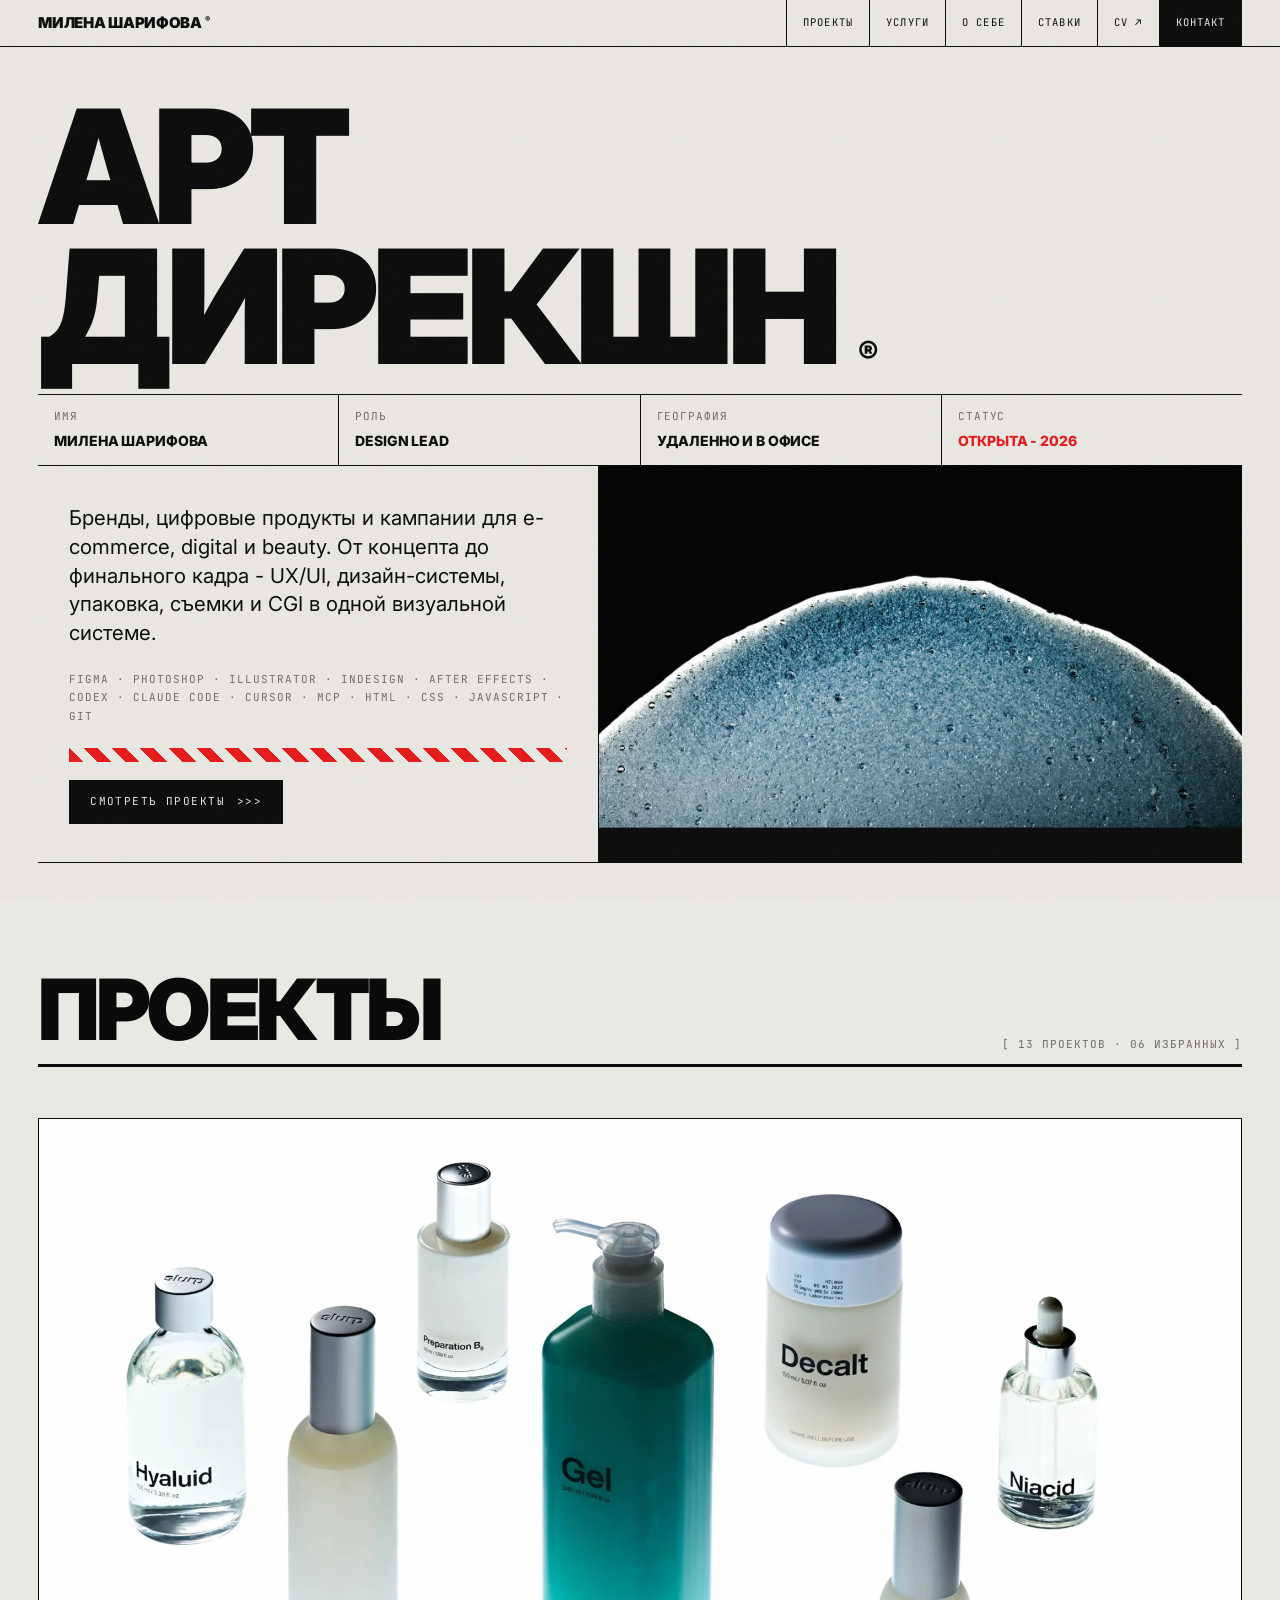
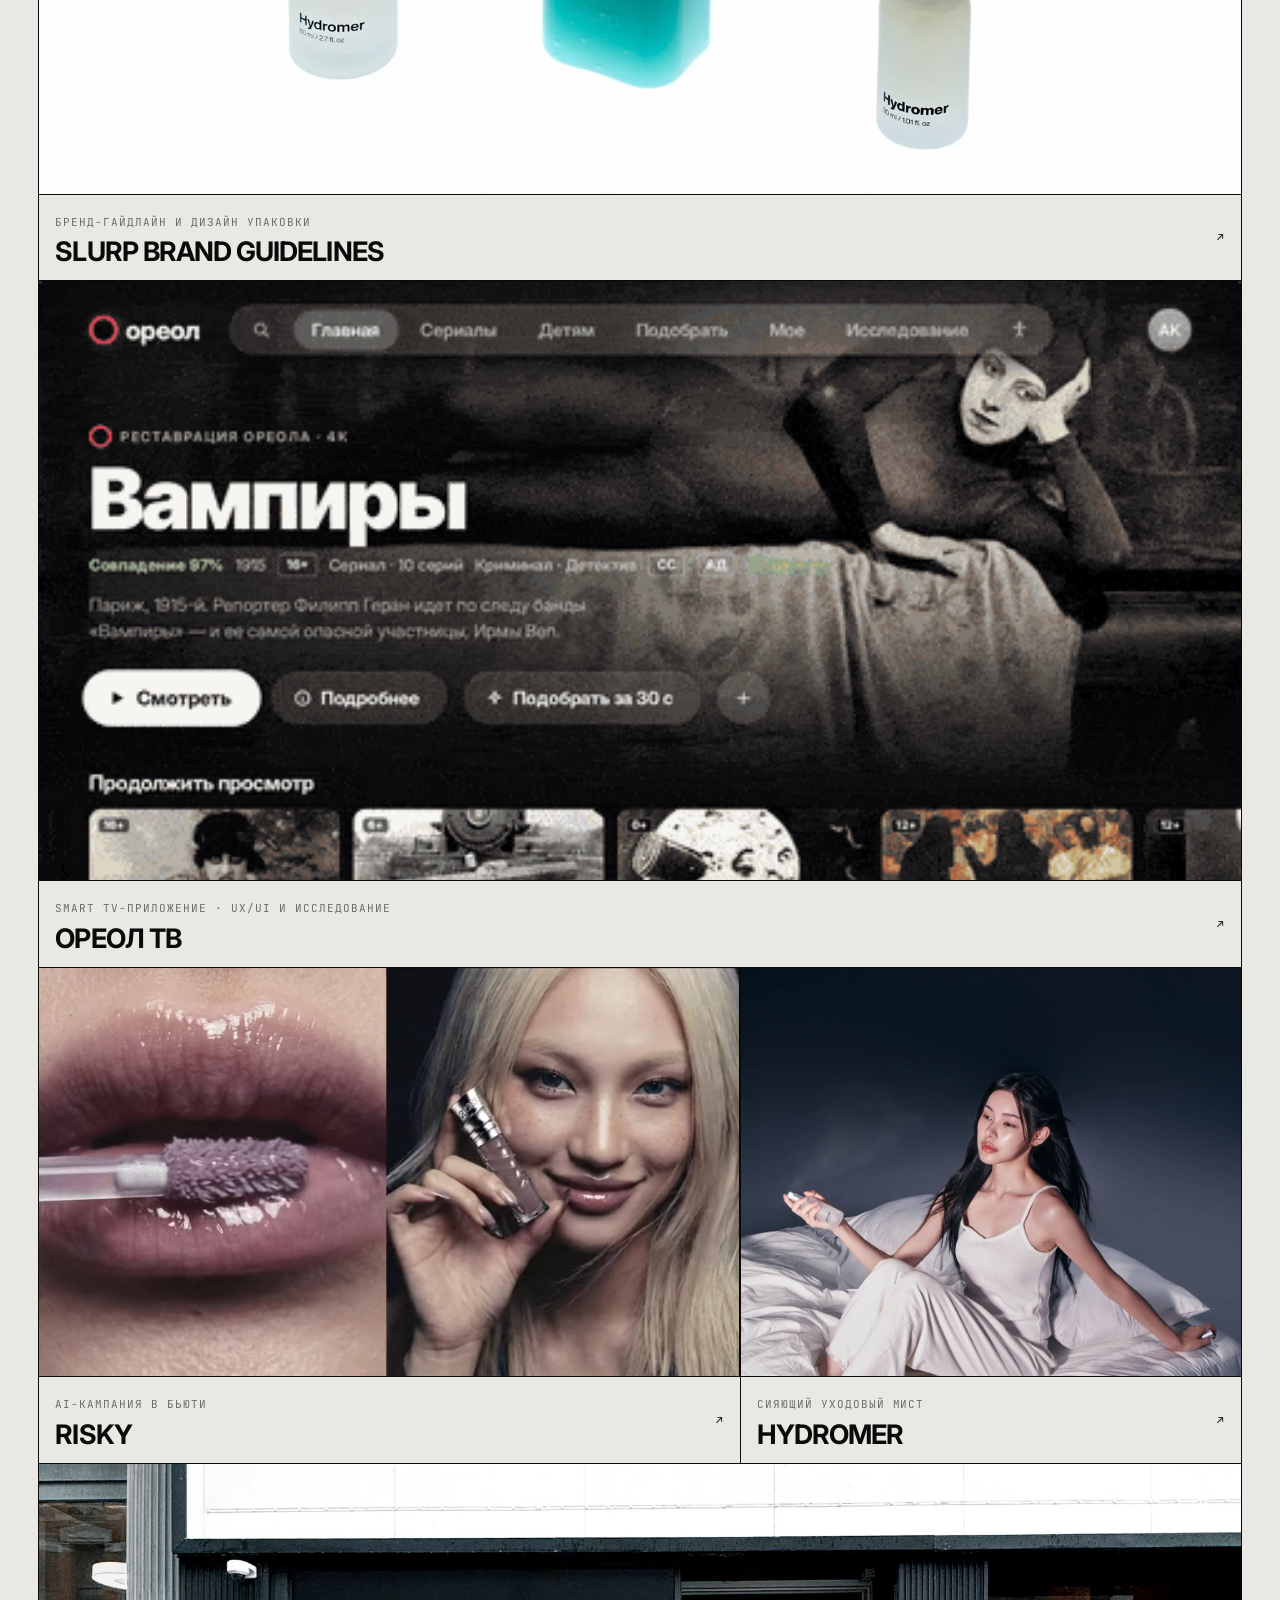
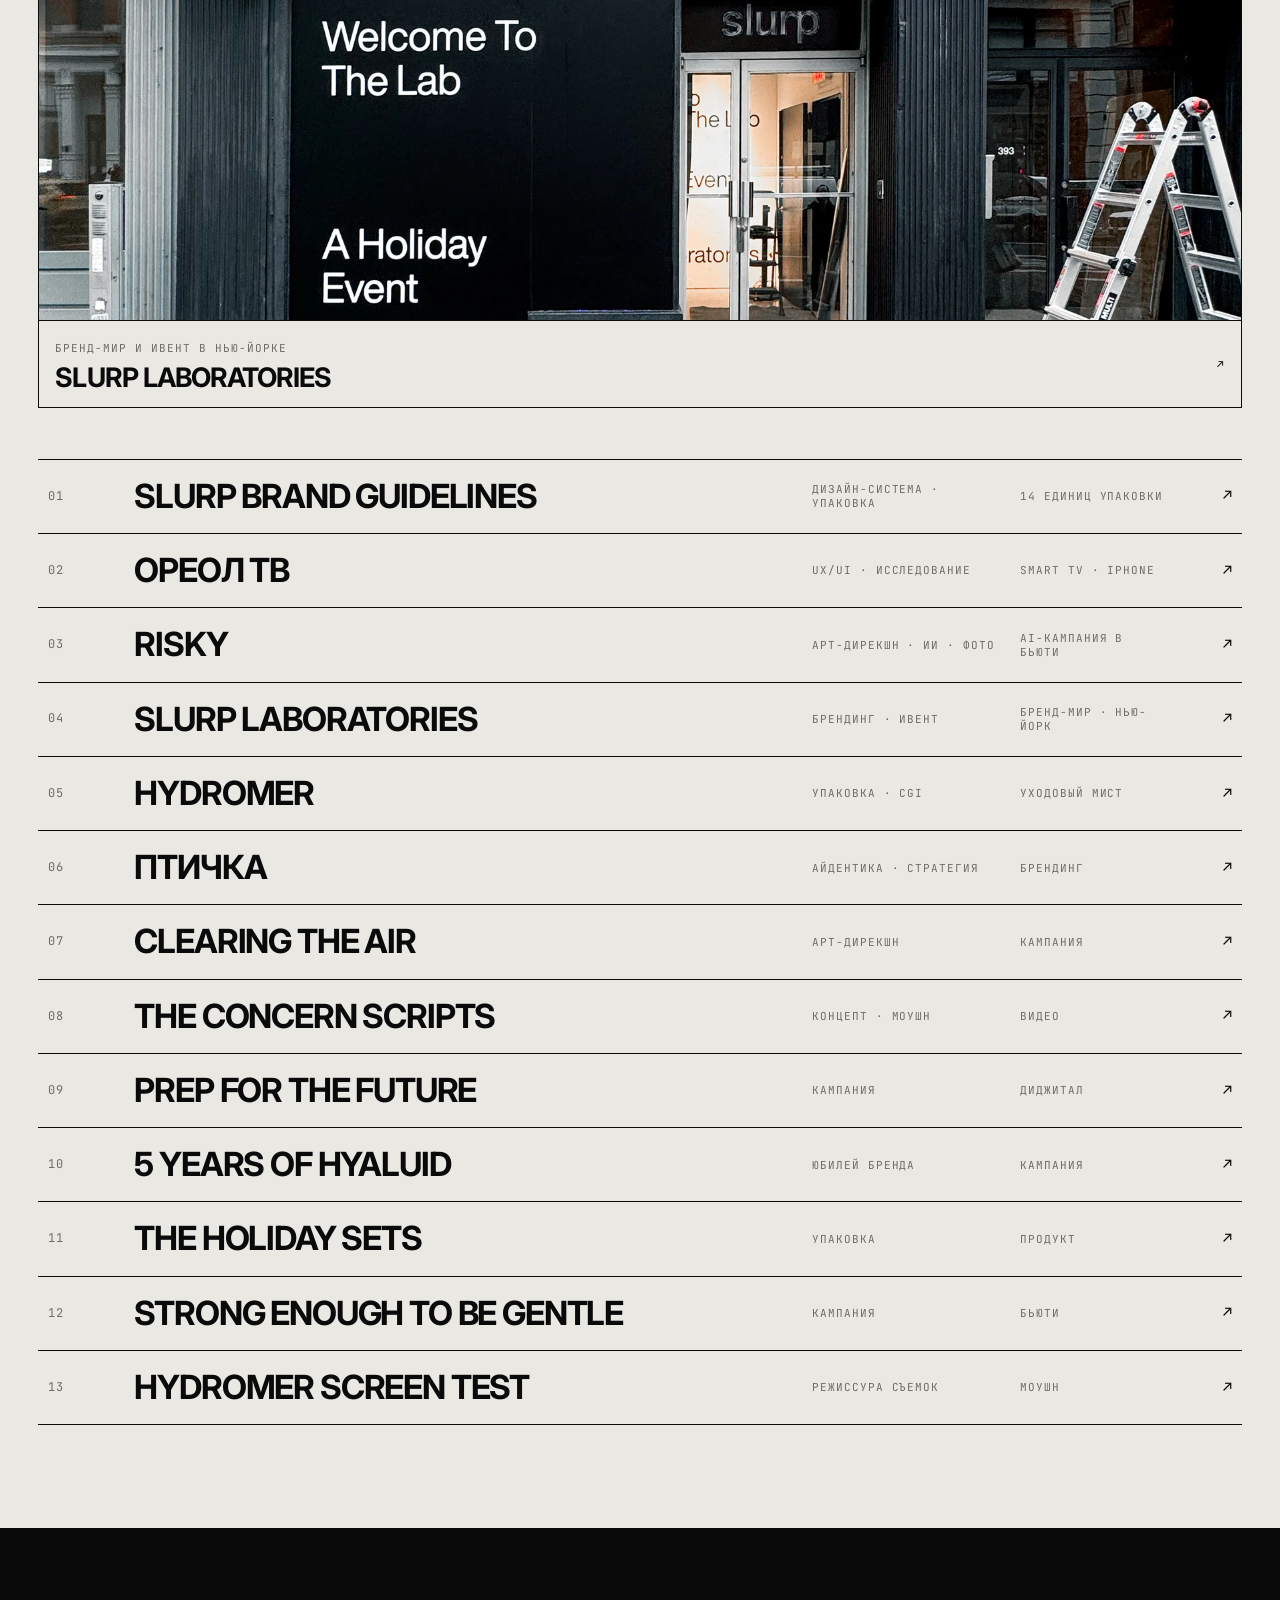
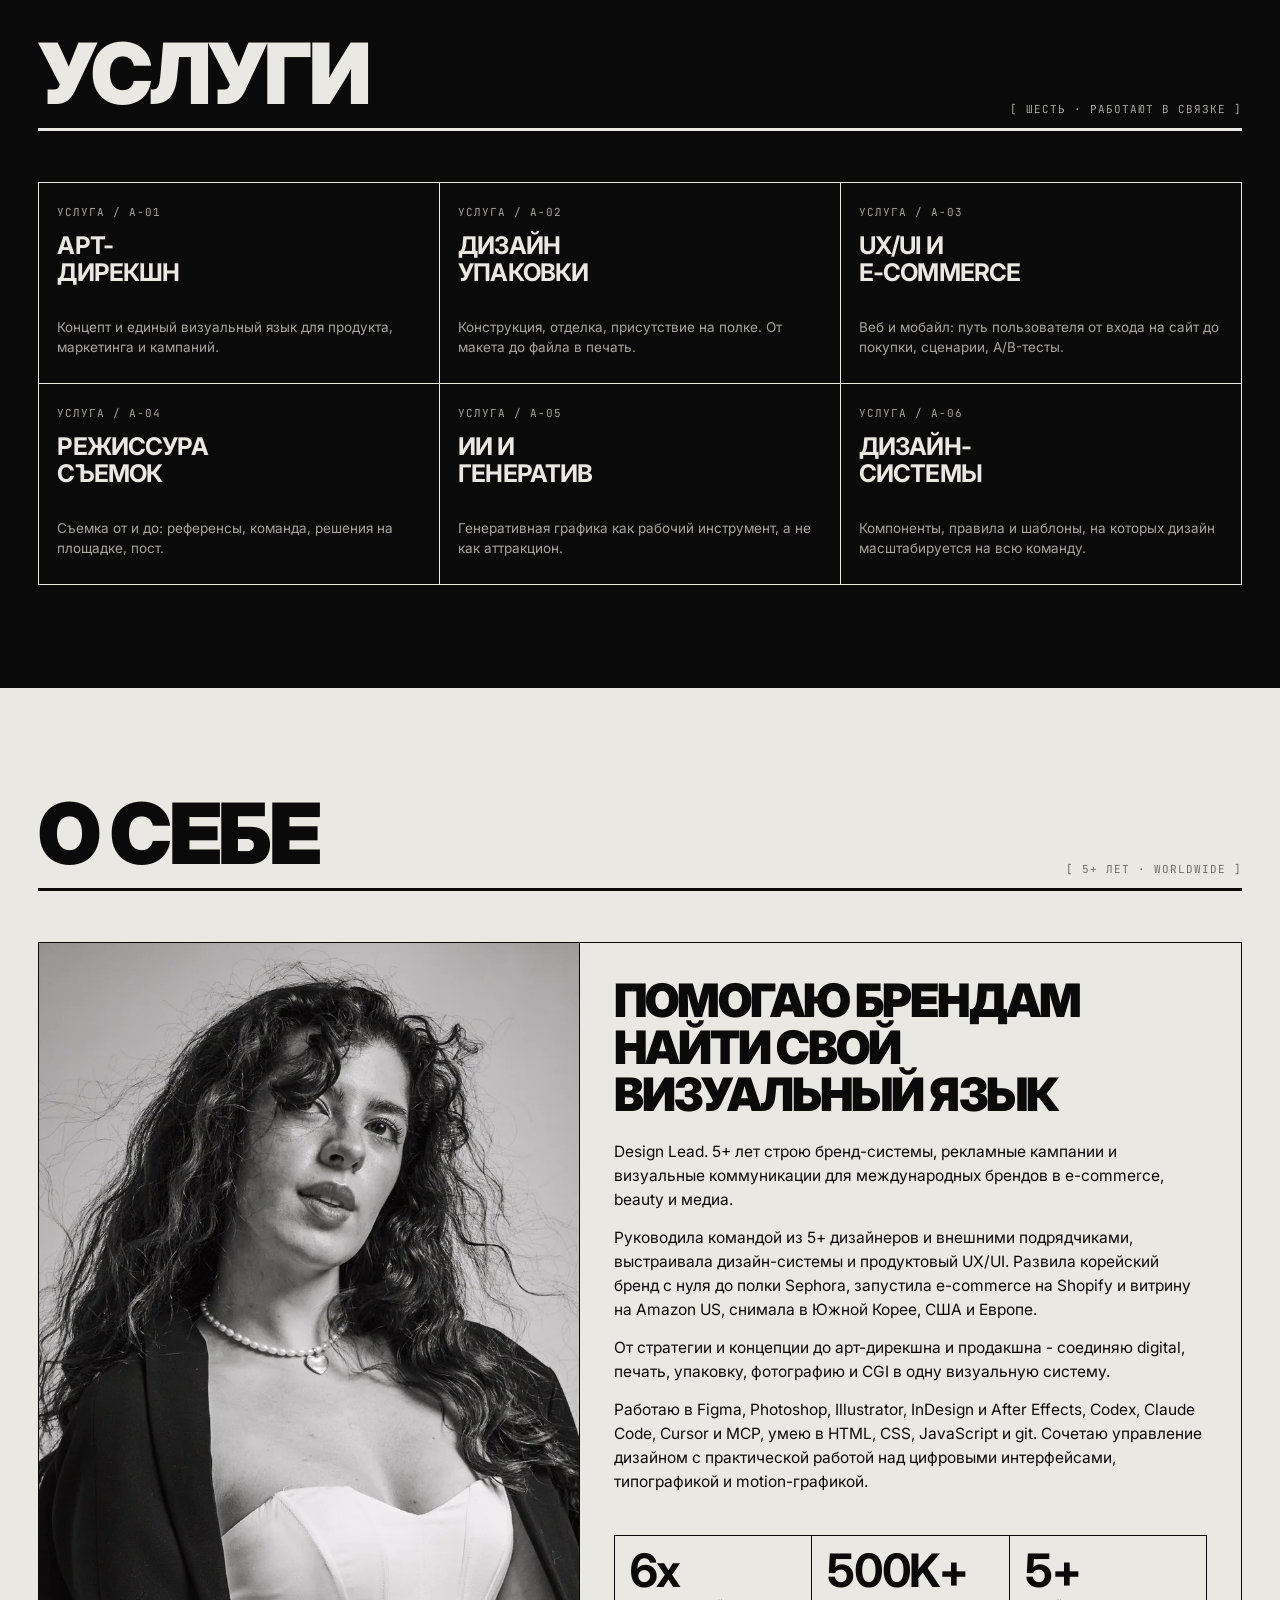
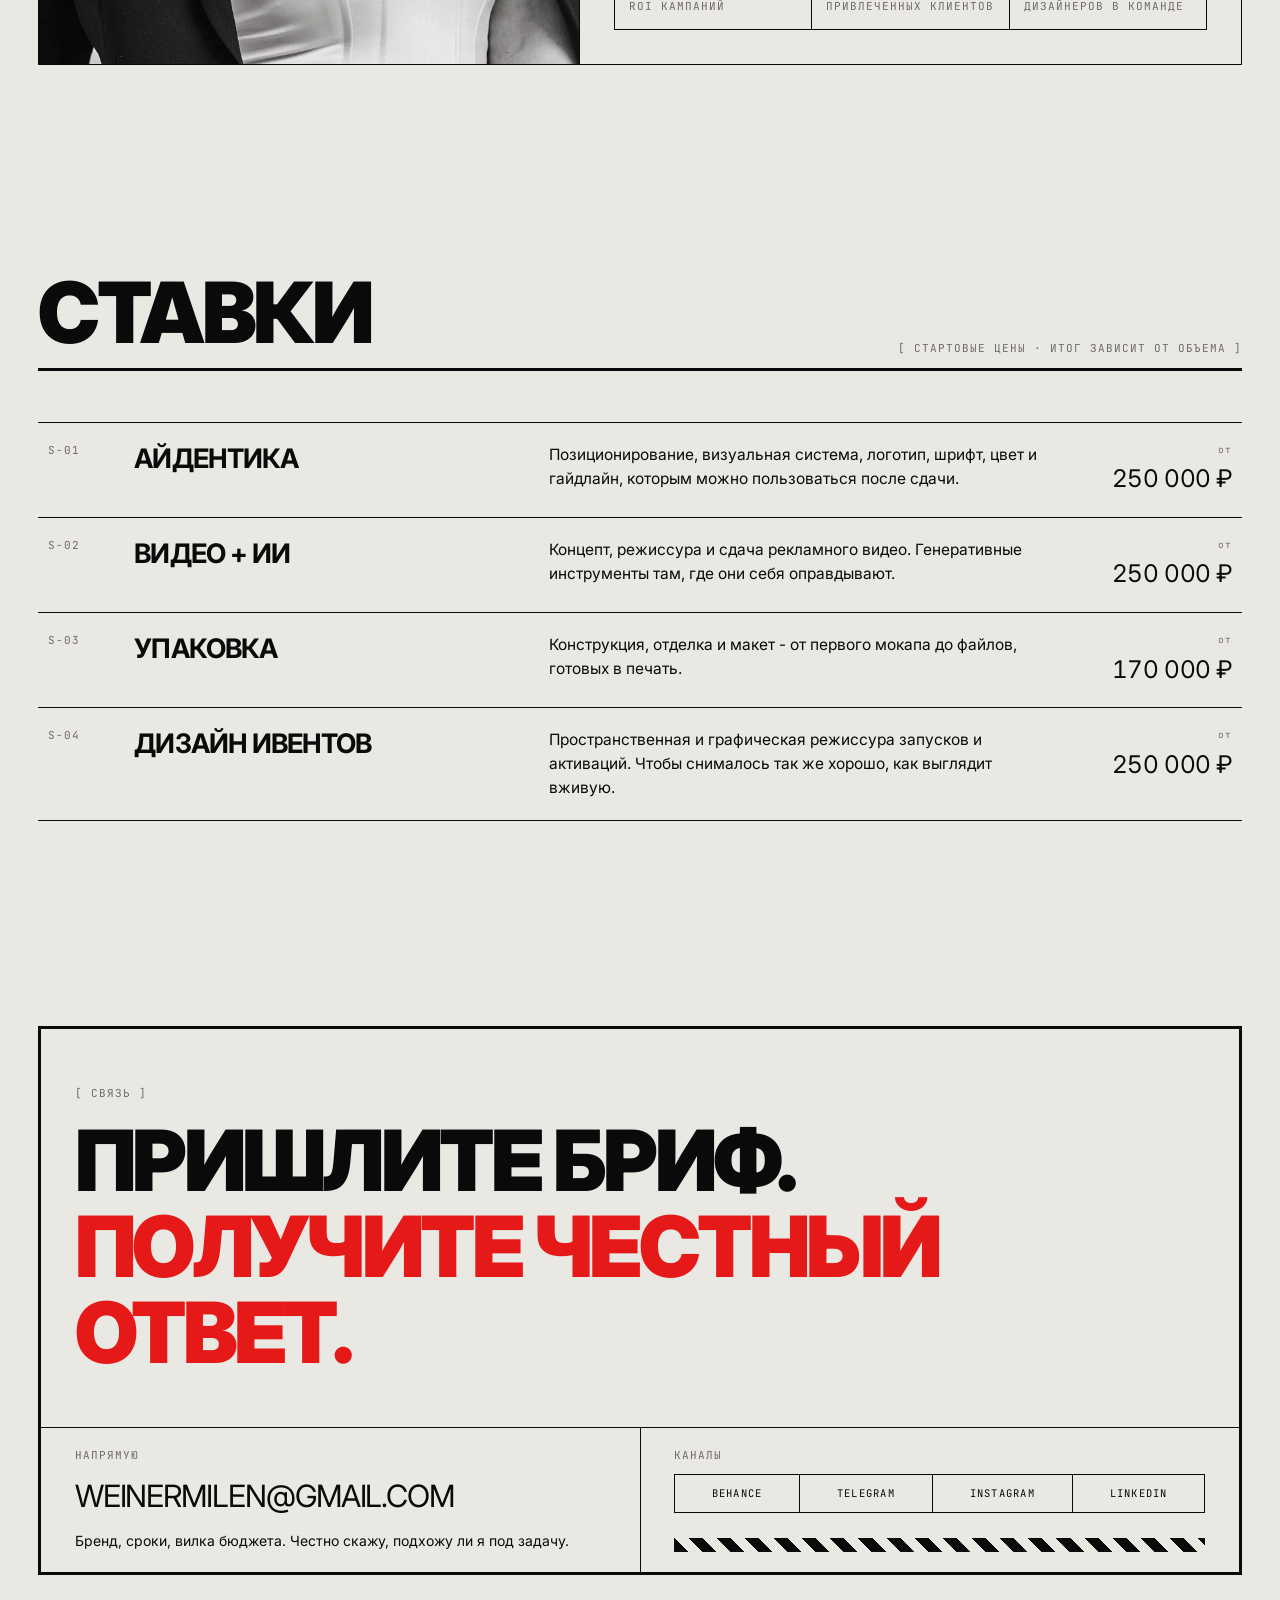
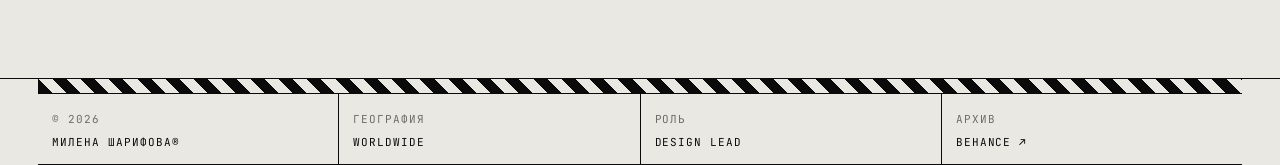
==== index.html @ bf6c9517 "Add files via upload" ====
<!doctype html>
<html lang="ru">
<head>
<meta charset="utf-8">
<meta name="viewport" content="width=device-width, initial-scale=1">
<title>Милена Шарифова - Design Lead</title>
<meta name="description" content="Design Lead: бренды, цифровые продукты и кампании для e-commerce, beauty и медиа. UX/UI, дизайн-системы, съемки, CGI.">
<meta name="author" content="Милена Шарифова">
<meta name="theme-color" content="#EAE8E3">
<link rel="canonical" href="https://sharifovamilena.github.io/">

<meta property="og:type" content="website">
<meta property="og:url" content="https://sharifovamilena.github.io/">
<meta property="og:title" content="Милена Шарифова - Design Lead">
<meta property="og:description" content="Design Lead: бренды, цифровые продукты и кампании для e-commerce, beauty и медиа. UX/UI, дизайн-системы, съемки, CGI.">
<meta property="og:locale" content="ru_RU">
<meta property="og:image" content="https://sharifovamilena.github.io/og-image.jpg">
<meta property="og:image:width" content="1200">
<meta property="og:image:height" content="630">

<meta name="twitter:card" content="summary_large_image">
<meta name="twitter:title" content="Милена Шарифова - Design Lead">
<meta name="twitter:description" content="Design Lead: бренды, цифровые продукты и кампании для e-commerce, beauty и медиа. UX/UI, дизайн-системы, съемки, CGI.">
<meta name="twitter:image" content="https://sharifovamilena.github.io/og-image.jpg">

<link rel="icon" href="favicon.svg" type="image/svg+xml">
<link rel="preconnect" href="https://fonts.googleapis.com">
<link rel="preconnect" href="https://fonts.gstatic.com" crossorigin>
<link rel="stylesheet" href="https://fonts.googleapis.com/css2?family=Inter:wght@400;600;800;900&family=JetBrains+Mono:wght@400;500;700&display=swap">
<link rel="stylesheet" href="styles.css">

<script type="application/ld+json">
{
  "@context": "https://schema.org",
  "@type": "Person",
  "name": "Милена Шарифова",
  "alternateName": "Milena Sharifova",
  "jobTitle": "Design Lead",
  "email": "mailto:weinermilen@gmail.com",
  "url": "https://sharifovamilena.github.io/",
  "image": "https://sharifovamilena.github.io/images/portrait.webp",
  "description": "Design Lead с опытом 5+ лет: бренд-системы, рекламные кампании и визуальные коммуникации для международных брендов в e-commerce, beauty и медиа.",
  "knowsAbout": [
    "Арт-дирекшн",
    "Дизайн цифровых продуктов",
    "UX/UI",
    "Дизайн-системы",
    "E-commerce",
    "Дизайн упаковки",
    "Режиссура съемок",
    "Генеративная графика"
  ],
  "sameAs": [
    "https://www.behance.net/MilenaSharee9d",
    "https://t.me/sharifovamilena",
    "https://www.instagram.com/weiner.va/",
    "https://www.linkedin.com/in/milena-weiner-60384a1a3/"
  ]
}
</script>
</head>
<body>
<div class="noise" aria-hidden="true"></div>

<a class="skip" href="#main">Перейти к содержанию</a>

<!-- ============================ TOPBAR ============================ -->
<header class="topbar">
  <div class="topbar-in">
    <a class="mark" href="index.html">Милена Шарифова<sup>®</sup></a>
    <nav class="navset" aria-label="Разделы">
      <a href="#work">Проекты</a>
      <a href="#disciplines">Услуги</a>
      <a href="#about">О себе</a>
      <a href="#services">Ставки</a>
      <a href="https://drive.google.com/file/d/1qAnJxYnNacGAQRD8UT551ex5NV8YN2BC/view?usp=sharing" target="_blank" rel="noopener">CV ↗</a>
      <a class="hot" href="#contact">Контакт</a>
    </nav>
    <button class="burger" id="burger" aria-expanded="false">Меню</button>
  </div>
</header>
<div class="menu" id="menu">
  <a href="#work">Проекты</a>
  <a href="#disciplines">Услуги</a>
  <a href="#about">О себе</a>
  <a href="#services">Ставки</a>
  <a href="https://drive.google.com/file/d/1qAnJxYnNacGAQRD8UT551ex5NV8YN2BC/view?usp=sharing" target="_blank" rel="noopener">CV</a>
  <a href="#contact">Контакт</a>
</div>

<main id="main">


  <div class="hero rail">
    <div class="hero-title">
      <h1 class="macro t-hero rv"><span class="vh">Милена Шарифова - </span>
        Арт<br>
        <span class="line2">Дирекшн<span class="reg">®</span></span>
      </h1>
    </div>

    <div class="spec rv" data-d="1">
      <div>
        <span class="mono dim">Имя</span>
        <strong>Милена Шарифова</strong>
      </div>
      <div>
        <span class="mono dim">Роль</span>
        <strong>Design Lead</strong>
      </div>
      <div>
        <span class="mono dim">География</span>
        <strong>Удаленно и в офисе</strong>
      </div>
      <div>
        <span class="mono dim">Статус</span>
        <strong class="red">Открыта - 2026</strong>
      </div>
    </div>

    <div class="hero-body rv" data-d="1">
      <div class="hero-statement">
        <p class="copy" style="font-size: clamp(17px, 1.6vw, 22px); line-height: 1.4;">
          Бренды, цифровые продукты и кампании для e-commerce, digital и beauty.
          От концепта до финального кадра - UX/UI, дизайн-системы, упаковка,
          съемки и CGI в одной визуальной системе.
        </p>

        <p class="mono dim" style="line-height: 1.7;">
          Figma · Photoshop · Illustrator · InDesign · After Effects · Codex ·
          Claude Code · Cursor · MCP · HTML · CSS · JavaScript · Git
        </p>

        <div>
          <div class="stripes red" style="margin-bottom: 18px;"></div>
          <a class="cta" href="#work">Смотреть проекты <span>&gt;&gt;&gt;</span></a>
        </div>
      </div>

      <div class="plate hero-plate shot">
        <img src="images/hero-foam.webp" width="1800" height="858" alt="Макросъемка купола синей минеральной пены на черном фоне" fetchpriority="high" decoding="async">
        <span class="plate-corner">FIG. 00</span>
      </div>
    </div>
  </div>

  <!-- ---------------------- WORK ---------------------- -->
  <section id="work" class="rail">
    <div class="sec-head rv">
      <h2 class="macro t-xl">Проекты</h2>
      <span class="mono dim">[ 13 проектов · 06 избранных ]</span>
    </div>

    <div class="features rv">

      <a class="feature w12" href="guidelines.html">
        <div class="plate" style="aspect-ratio: 16 / 9;">
          <img src="images/guidelines-range.webp" width="1800" height="1013" alt="Линейка Slurp Laboratories: четырнадцать флаконов и коробок в одной системе этикеток" loading="lazy" decoding="async">
          <span class="plate-corner">FIG. 04</span>
        </div>
        <div class="feature-foot">
          <div>
            <span class="mono dim">Бренд-гайдлайн и дизайн упаковки</span>
            <h3>Slurp Brand Guidelines</h3>
          </div>
          <span class="mono">↗</span>
        </div>
      </a>

      <a class="feature w12 feature-reel" href="oreol.html">
        <div class="plate">
          <picture><source media="(max-width: 600px)" srcset="media/oreol-home-m.gif" width="480" height="270"><img src="media/oreol-home.gif" width="1200" height="674" alt="Smart TV-приложение Ореол ТВ: фокус с пульта переходит по карточкам главного экрана" decoding="async"></picture>
          <span class="plate-corner">FIG. 01</span>
        </div>
        <div class="feature-foot">
          <div>
            <span class="mono dim">Smart TV-приложение · UX/UI и исследование</span>
            <h3>Ореол ТВ</h3>
          </div>
          <span class="mono">↗</span>
        </div>
      </a>

      <a class="feature w7" href="risky.html">
        <div class="plate">
          <video poster="media/risky-gloss-poster.webp" autoplay muted loop playsinline preload="metadata" aria-label="Луп кампании RISKY: нанесение блеска крупным планом"><source src="media/risky-gloss.mp4" type="video/mp4"><source src="media/risky-gloss.webm" type="video/webm"></video>
          <span class="plate-corner">FIG. 02</span>
        </div>
        <div class="feature-foot">
          <div>
            <span class="mono dim">AI-кампания в бьюти</span>
            <h3>Risky</h3>
          </div>
          <span class="mono">↗</span>
        </div>
      </a>

      <a class="feature w5" href="hydromer.html">
        <div class="plate">
          <img src="images/hydromer-bed.webp" width="1200" height="1500" class="pos-top" alt="Модель в белом на белом постельном белье распыляет уходовый мист Hydromer" loading="lazy" decoding="async">
          <span class="plate-corner">FIG. 02</span>
        </div>
        <div class="feature-foot">
          <div>
            <span class="mono dim">Сияющий уходовый мист</span>
            <h3>Hydromer</h3>
          </div>
          <span class="mono">↗</span>
        </div>
      </a>


      <a class="feature w12" href="slurp.html">
        <div class="plate">
          <img src="images/slurp-storefront.webp" width="1800" height="1273" alt="Витрина Slurp Laboratories в Нью-Йорке с праздничным оформлением Welcome To The Lab" loading="lazy" decoding="async">
          <span class="plate-corner">FIG. 03</span>
        </div>
        <div class="feature-foot">
          <div>
            <span class="mono dim">Бренд-мир и ивент в Нью-Йорке</span>
            <h3>Slurp Laboratories</h3>
          </div>
          <span class="mono">↗</span>
        </div>
      </a>

    </div>

    <div class="idx rv">
      <a class="idx-row" href="guidelines.html">
        <span class="num">01</span>
        <h3>Slurp Brand Guidelines</h3>
        <span class="mono dim disc-col">Дизайн-система · Упаковка</span>
        <span class="mono dim yr">14 единиц упаковки</span>
        <span class="go">↗</span>
      </a>
      <a class="idx-row" href="oreol.html">
        <span class="num">02</span>
        <h3>Ореол ТВ</h3>
        <span class="mono dim disc-col">UX/UI · Исследование</span>
        <span class="mono dim yr">Smart TV · iPhone</span>
        <span class="go">↗</span>
      </a>
      <a class="idx-row" href="risky.html">
        <span class="num">03</span>
        <h3>Risky</h3>
        <span class="mono dim disc-col">Арт-дирекшн · ИИ · Фото</span>
        <span class="mono dim yr">AI-кампания в бьюти</span>
        <span class="go">↗</span>
      </a>
      <a class="idx-row" href="slurp.html">
        <span class="num">04</span>
        <h3>Slurp Laboratories</h3>
        <span class="mono dim disc-col">Брендинг · Ивент</span>
        <span class="mono dim yr">Бренд-мир · Нью-Йорк</span>
        <span class="go">↗</span>
      </a>
      <a class="idx-row" href="hydromer.html">
        <span class="num">05</span>
        <h3>Hydromer</h3>
        <span class="mono dim disc-col">Упаковка · CGI</span>
        <span class="mono dim yr">Уходовый мист</span>
        <span class="go">↗</span>
      </a>
      <a class="idx-row" href="https://www.behance.net/gallery/194399441/Branding-Project-Ptichka" target="_blank" rel="noopener">
        <span class="num">06</span>
        <h3>Птичка</h3>
        <span class="mono dim disc-col">Айдентика · Стратегия</span>
        <span class="mono dim yr">Брендинг</span>
        <span class="go">↗</span>
      </a>
      <a class="idx-row" href="https://www.behance.net/gallery/243158075/Clearing-The-Air" target="_blank" rel="noopener">
        <span class="num">07</span>
        <h3>Clearing The Air</h3>
        <span class="mono dim disc-col">Арт-дирекшн</span>
        <span class="mono dim yr">Кампания</span>
        <span class="go">↗</span>
      </a>
      <a class="idx-row" href="https://www.behance.net/gallery/217282407/The-Concern-Scripts" target="_blank" rel="noopener">
        <span class="num">08</span>
        <h3>The Concern Scripts</h3>
        <span class="mono dim disc-col">Концепт · Моушн</span>
        <span class="mono dim yr">Видео</span>
        <span class="go">↗</span>
      </a>
      <a class="idx-row" href="https://www.behance.net/gallery/242629617/Prep-for-the-Future" target="_blank" rel="noopener">
        <span class="num">09</span>
        <h3>Prep for the Future</h3>
        <span class="mono dim disc-col">Кампания</span>
        <span class="mono dim yr">Диджитал</span>
        <span class="go">↗</span>
      </a>
      <a class="idx-row" href="https://www.behance.net/gallery/232205641/5-Years-of-Hyaluid" target="_blank" rel="noopener">
        <span class="num">10</span>
        <h3>5 Years of Hyaluid</h3>
        <span class="mono dim disc-col">Юбилей бренда</span>
        <span class="mono dim yr">Кампания</span>
        <span class="go">↗</span>
      </a>
      <a class="idx-row" href="https://www.behance.net/gallery/217569827/The-Holiday-Sets" target="_blank" rel="noopener">
        <span class="num">11</span>
        <h3>The Holiday Sets</h3>
        <span class="mono dim disc-col">Упаковка</span>
        <span class="mono dim yr">Продукт</span>
        <span class="go">↗</span>
      </a>
      <a class="idx-row" href="https://www.behance.net/gallery/217195129/Strong-enough-to-be-gentle" target="_blank" rel="noopener">
        <span class="num">12</span>
        <h3>Strong Enough To Be Gentle</h3>
        <span class="mono dim disc-col">Кампания</span>
        <span class="mono dim yr">Бьюти</span>
        <span class="go">↗</span>
      </a>
      <a class="idx-row" href="https://www.behance.net/gallery/232205591/Hydromer-Screen-Test" target="_blank" rel="noopener">
        <span class="num">13</span>
        <h3>Hydromer Screen Test</h3>
        <span class="mono dim disc-col">Режиссура съемок</span>
        <span class="mono dim yr">Моушн</span>
        <span class="go">↗</span>
      </a>
    </div>
  </section>

  <!-- ---------------------- DISCIPLINES ---------------------- -->
  <section id="disciplines" class="disc-band">
    <div class="rail">
      <div class="sec-head rv">
        <h2 class="macro t-xl">Услуги</h2>
        <span class="mono dim">[ Шесть · Работают в связке ]</span>
      </div>

      <div class="disc-grid rv">
        <div class="disc">
          <span class="mono dim">Услуга / A-01</span>
          <h3>Арт-<br>дирекшн</h3>
          <p>Концепт и единый визуальный язык для продукта, маркетинга и кампаний.</p>
        </div>
        <div class="disc">
          <span class="mono dim">Услуга / A-02</span>
          <h3>Дизайн<br>упаковки</h3>
          <p>Конструкция, отделка, присутствие на полке. От макета до файла в печать.</p>
        </div>
        <div class="disc">
          <span class="mono dim">Услуга / A-03</span>
          <h3>UX/UI и<br>e-commerce</h3>
          <p>Веб и мобайл: путь пользователя от входа на сайт до покупки, сценарии, A/B-тесты.</p>
        </div>
        <div class="disc">
          <span class="mono dim">Услуга / A-04</span>
          <h3>Режиссура<br>съемок</h3>
          <p>Съемка от и до: референсы, команда, решения на площадке, пост.</p>
        </div>
        <div class="disc">
          <span class="mono dim">Услуга / A-05</span>
          <h3>ИИ и<br>генератив</h3>
          <p>Генеративная графика как рабочий инструмент, а не как аттракцион.</p>
        </div>
        <div class="disc">
          <span class="mono dim">Услуга / A-06</span>
          <h3>Дизайн-<br>системы</h3>
          <p>Компоненты, правила и шаблоны, на которых дизайн масштабируется на всю команду.</p>
        </div>
      </div>
    </div>
  </section>

  <!-- ---------------------- ABOUT ---------------------- -->
  <section id="about" class="rail">
    <div class="sec-head rv">
      <h2 class="macro t-xl">О себе</h2>
      <span class="mono dim">[ 5+ лет · Worldwide ]</span>
    </div>

    <div class="about rv">
      <div class="plate about-plate">
        <img src="images/portrait.webp" width="1100" height="1100" alt="Черно-белый портрет Милены Шарифовой" loading="lazy" decoding="async">
        <span class="plate-corner">FIG. 00</span>
      </div>

      <div class="about-text">
        <h3 class="macro t-lg about-head">Помогаю брендам найти свой визуальный язык</h3>

        <div>
          <p class="copy">
            Design Lead. 5+ лет строю бренд-системы, рекламные кампании
            и визуальные коммуникации для международных брендов в e-commerce, beauty и медиа.
          </p>
          <p class="copy">
            Руководила командой из 5+ дизайнеров и внешними подрядчиками, выстраивала
            дизайн-системы и продуктовый UX/UI. Развила корейский бренд с нуля до полки
            Sephora, запустила e-commerce на Shopify и витрину на Amazon US, снимала
            в Южной Корее, США и Европе.
          </p>
          <p class="copy">
            От стратегии и концепции до арт-дирекшна и продакшна - соединяю digital,
            печать, упаковку, фотографию и CGI в одну визуальную систему.
          </p>
          <p class="copy">
            Работаю в Figma, Photoshop, Illustrator, InDesign и After Effects, Codex,
            Claude Code, Cursor и MCP, умею в HTML, CSS, JavaScript и git. Сочетаю
            управление дизайном с практической работой над цифровыми интерфейсами,
            типографикой и motion-графикой.
          </p>
        </div>

        <div class="figs">
          <div><b>6x</b><span class="mono dim">ROI кампаний</span></div>
          <div><b>500K+</b><span class="mono dim">Привлеченных клиентов</span></div>
          <div><b>5+</b><span class="mono dim">Дизайнеров в команде</span></div>
        </div>
      </div>
    </div>
  </section>

  <!-- ---------------------- SERVICES ---------------------- -->
  <section id="services" class="rail">
    <div class="sec-head rv">
      <h2 class="macro t-xl">Ставки</h2>
      <span class="mono dim">[ Стартовые цены · Итог зависит от объема ]</span>
    </div>

    <div class="svc-table rv">
      <div class="svc-row">
        <span class="mono dim">S-01</span>
        <h3>Айдентика</h3>
        <p class="copy desc">Позиционирование, визуальная система, логотип, шрифт, цвет и гайдлайн, которым можно пользоваться после сдачи.</p>
        <div class="price"><small>от</small>250 000 ₽</div>
      </div>
      <div class="svc-row">
        <span class="mono dim">S-02</span>
        <h3>Видео + ИИ</h3>
        <p class="copy desc">Концепт, режиссура и сдача рекламного видео. Генеративные инструменты там, где они себя оправдывают.</p>
        <div class="price"><small>от</small>250 000 ₽</div>
      </div>
      <div class="svc-row">
        <span class="mono dim">S-03</span>
        <h3>Упаковка</h3>
        <p class="copy desc">Конструкция, отделка и макет - от первого мокапа до файлов, готовых в печать.</p>
        <div class="price"><small>от</small>170 000 ₽</div>
      </div>
      <div class="svc-row">
        <span class="mono dim">S-04</span>
        <h3>Дизайн ивентов</h3>
        <p class="copy desc">Пространственная и графическая режиссура запусков и активаций. Чтобы снималось так же хорошо, как выглядит вживую.</p>
        <div class="price"><small>от</small>250 000 ₽</div>
      </div>
    </div>
  </section>

  <!-- ---------------------- CONTACT ---------------------- -->
  <section id="contact" class="rail">
    <div class="contact-block rv">
      <div class="contact-top">
        <span class="mono dim">[ Связь ]</span>
        <h2 class="macro t-xl" style="margin-top: 14px;">Пришлите бриф.<br><em>Получите честный ответ.</em></h2>
      </div>

      <div class="contact-grid">
        <div>
          <span class="mono dim">Напрямую</span>
          <!-- TODO: replace with your real email address -->
          <a class="mailto" href="mailto:weinermilen@gmail.com?subject=Project%20enquiry">weinermilen@gmail.com</a>
          <p class="copy" style="font-size: 14px;">Бренд, сроки, вилка бюджета. Честно скажу, подхожу ли я под задачу.</p>
        </div>
        <div>
          <span class="mono dim">Каналы</span>
          <div class="chan">
            <a href="https://www.behance.net/MilenaSharee9d" target="_blank" rel="noopener">Behance</a>
            <a href="https://t.me/sharifovamilena" target="_blank" rel="noopener">Telegram</a>
            <a href="https://www.instagram.com/weiner.va/" target="_blank" rel="noopener">Instagram</a>
            <a href="https://www.linkedin.com/in/milena-weiner-60384a1a3/" target="_blank" rel="noopener">LinkedIn</a>
          </div>
          <div class="stripes" style="margin-top: auto;"></div>
        </div>
      </div>
    </div>
  </section>

</div>

<!-- ============================ CASE: RISKY ============================ -->
</main>

<footer>
  <div class="rail">
    <div class="stripes"></div>
  </div>
  <div class="rail">
    <div class="foot-grid">
      <div><span class="mono dim">© 2026</span><br><span class="mono">Милена Шарифова®</span></div>
      <div><span class="mono dim">География</span><br><span class="mono">Worldwide</span></div>
      <div><span class="mono dim">Роль</span><br><span class="mono">Design Lead</span></div>
      <div><span class="mono dim">Архив</span><br><a class="mono" href="https://www.behance.net/MilenaSharee9d" target="_blank" rel="noopener">Behance ↗</a></div>
    </div>
  </div>
</footer>
<script src="script.js" defer></script>
</body>
</html>
---- styles.css ----
/* ==========================================================================
   WEINER - INDUSTRIAL BRUTALIST BUILD
   Archetype: SWISS INDUSTRIAL PRINT (light substrate)
   Substrate: unbleached documentation paper. Ink: carbon. Accent: hazard red.
   No radii. No gradients. No soft shadows. Grid lines are structural.
   ========================================================================== */

:root {
  --paper:   #EAE8E3;
  --paper-2: #F4F4F0;
  --ink:     #0A0A0A;
  --ink-2:   #161614;
  --grey:    #6E6C66;
  --grey-2:  #A6A49D;
  --red:     #E61919;

  /* Archivo has no Cyrillic - Inter carries the same neutral grotesque voice */
  --sans: "Inter", "Helvetica Neue", sans-serif;
  --black: "Inter", "Helvetica Neue", sans-serif;
  --mono: "JetBrains Mono", ui-monospace, "Courier New", monospace;

  --gut: clamp(14px, 3vw, 40px);
  --rail: 1720px;
  --bar: 46px;              /* height of the fixed top bar */

  --t-hero: clamp(3.2rem, 12.4vw, 12.5rem);
  --t-xl:   clamp(2.4rem, 6.6vw, 6rem);
  --t-lg:   clamp(1.7rem, 3.6vw, 3.2rem);
  --t-md:   clamp(1.25rem, 2.1vw, 1.9rem);
}

* { box-sizing: border-box; border-radius: 0 !important; }

html {
  scroll-behavior: smooth;
  /* anchor jumps must clear the fixed bar, or the heading lands under it */
  scroll-padding-top: calc(var(--bar) + 12px);
  /* stop iOS inflating type when the phone is turned sideways */
  -webkit-text-size-adjust: 100%;
  text-size-adjust: 100%;
}

body {
  margin: 0;
  background: var(--paper);
  color: var(--ink);
  font-family: var(--sans);
  font-weight: 400;
  font-size: 16px;
  line-height: 1.45;
  -webkit-font-smoothing: antialiased;
  overflow-x: hidden;
}

/* mechanical noise - fixed, never on scrolling content */
.noise {
  position: fixed;
  inset: 0;
  z-index: 90;
  pointer-events: none;
  opacity: 0.055;
  background-image: url("data:image/svg+xml;utf8,<svg xmlns='http://www.w3.org/2000/svg' width='160' height='160'><filter id='n'><feTurbulence type='fractalNoise' baseFrequency='0.9' numOctaves='4'/></filter><rect width='160' height='160' filter='url(%23n)'/></svg>");
}

a { color: inherit; text-decoration: none; }

:focus-visible { outline: 3px solid var(--red); outline-offset: 2px; }

::selection { background: var(--red); color: var(--paper-2); }

/* ==========================================================================
   TYPE
   ========================================================================== */

.mono {
  font-family: var(--mono);
  font-weight: 400;
  font-size: 11px;
  letter-spacing: 0.09em;
  text-transform: uppercase;
  line-height: 1.3;
}

.mono-sm { font-size: 10px; letter-spacing: 0.11em; }
.dim { color: var(--grey); }
.red { color: var(--red); }

.macro {
  font-family: var(--black);
  font-weight: 900;
  text-transform: uppercase;
  letter-spacing: -0.042em;
  line-height: 1.02;
  margin: 0;
}

.t-hero { font-size: var(--t-hero); }
.t-xl   { font-size: var(--t-xl); }
.t-lg   { font-size: var(--t-lg); }
.t-md   { font-size: var(--t-md); letter-spacing: -0.03em; }

p { margin: 0; }
.copy { max-width: 62ch; font-size: 15.5px; line-height: 1.55; }
.copy + .copy { margin-top: 14px; }

/* ==========================================================================
   STRUCTURE
   ========================================================================== */

.rail { max-width: var(--rail); margin: 0 auto; padding-inline: var(--gut); }

.rule { height: 1px; background: var(--ink); border: 0; margin: 0; }
.rule-thick { height: 3px; background: var(--ink); border: 0; margin: 0; }
.rule-red { height: 3px; background: var(--red); border: 0; margin: 0; }

.stripes {
  height: 14px;
  background: repeating-linear-gradient(
    45deg,
    var(--ink) 0 10px,
    var(--paper) 10px 20px
  );
}

.stripes.red {
  background: repeating-linear-gradient(
    45deg,
    var(--red) 0 10px,
    var(--paper) 10px 20px
  );
}

section { padding-block: clamp(56px, 8vw, 128px); }

.sec-head {
  display: grid;
  grid-template-columns: 1fr auto;
  gap: 14px 24px;
  align-items: end;
  padding-bottom: 12px;
  border-bottom: 3px solid var(--ink);
  margin-bottom: clamp(28px, 4vw, 56px);
}

/* razor grid - 1px dividers from gap + parent bg */
.hairgrid { display: grid; gap: 1px; background: var(--ink); border: 1px solid var(--ink); }
.hairgrid > * { background: var(--paper); }

/* ==========================================================================
   HEADER
   ========================================================================== */

.topbar {
  position: fixed;
  top: 0; left: 0; right: 0;
  z-index: 80;
  background: var(--paper);
  border-bottom: 1px solid var(--ink);
}

.topbar-in {
  max-width: var(--rail);
  margin: 0 auto;
  padding: 0 var(--gut);
  height: var(--bar);
  display: flex;
  align-items: center;
  justify-content: space-between;
  gap: 18px;
}

.mark {
  font-family: var(--black);
  font-weight: 900;
  font-size: 15px;
  letter-spacing: -0.02em;
  text-transform: uppercase;
  white-space: nowrap;
}

.mark sup { font-size: 8px; vertical-align: super; margin-left: 3px; }

.navset { display: flex; align-items: stretch; gap: 0; height: 46px; }

.navset a {
  display: flex;
  align-items: center;
  padding: 0 16px;
  border-left: 1px solid var(--ink);
  font-family: var(--mono);
  font-size: 10.5px;
  letter-spacing: 0.11em;
  text-transform: uppercase;
  transition: background 90ms linear, color 90ms linear;
}

.navset a:hover { background: var(--ink); color: var(--paper); }
.navset a.hot { background: var(--red); color: var(--paper-2); border-left-color: var(--ink); }
.navset a.hot:hover { background: var(--ink); }

.burger {
  display: none;
  height: 46px;
  padding: 0 14px;
  border: 0;
  border-left: 1px solid var(--ink);
  background: var(--ink);
  color: var(--paper);
  font-family: var(--mono);
  font-size: 10.5px;
  letter-spacing: 0.11em;
  text-transform: uppercase;
  cursor: pointer;
}

.menu {
  position: fixed;
  inset: var(--bar) 0 0;
  z-index: 79;
  background: var(--paper);
  display: none;
  flex-direction: column;
  border-top: 1px solid var(--ink);
  /* a swipe on the menu must not drag the page behind it */
  overscroll-behavior: contain;
}

body.open .menu { display: flex; }

/* freeze the page while the menu covers it */
body.open { overflow: hidden; }
html:has(body.open) { overflow: hidden; }

.menu a {
  font-weight: 900;
  flex: 1;
  display: flex;
  align-items: center;
  padding: 0 var(--gut);
  border-bottom: 1px solid var(--ink);
  font-family: var(--black);
  font-size: clamp(1.6rem, 8vw, 3rem);
  text-transform: uppercase;
  letter-spacing: -0.04em;
}

.menu a:active { background: var(--red); color: var(--paper-2); }

/* ==========================================================================
   PLATES (image slots - replace with real work)
   ========================================================================== */

.plate {
  position: relative;
  background: #C9C7C1;
  border: 1px solid var(--ink);
  overflow: hidden;
}

/* halftone dot matrix */
.plate::before {
  content: "";
  position: absolute;
  inset: 0;
  background-image: radial-gradient(var(--ink) 1.1px, transparent 1.2px);
  background-size: 7px 7px;
  opacity: 0.34;
  mix-blend-mode: multiply;
}

.plate.dense::before { background-size: 4px 4px; opacity: 0.5; }
.plate.sparse::before { background-size: 11px 11px; opacity: 0.24; }
.plate.dark { background: #4A4844; }
.plate.dark::before { opacity: 0.42; }
.plate.dark .plate-id { background: var(--ink); color: var(--paper-2); border-color: var(--paper-2); }

/* print placeholder cross */
.plate::after {
  content: "";
  position: absolute;
  inset: 0;
  background:
    linear-gradient(to bottom right, transparent calc(50% - 0.5px), rgba(10,10,10,0.28) 50%, transparent calc(50% + 0.5px)),
    linear-gradient(to bottom left,  transparent calc(50% - 0.5px), rgba(10,10,10,0.28) 50%, transparent calc(50% + 0.5px));
}

.plate-id {
  position: absolute;
  left: 0; bottom: 0;
  z-index: 2;
  margin: 8px;
  padding: 4px 8px;
  background: var(--paper);
  border: 1px solid var(--ink);
  font-family: var(--mono);
  font-size: 9.5px;
  letter-spacing: 0.11em;
  text-transform: uppercase;
}

.plate-corner {
  position: absolute;
  top: 0; right: 0;
  z-index: 2;
  padding: 4px 8px;
  background: var(--red);
  color: var(--paper-2);
  font-family: var(--mono);
  font-size: 9.5px;
  letter-spacing: 0.11em;
}

/* FIG. tags hidden by request. The markup stays in place - delete this rule
   to bring the red plate numbers back. */
.plate-corner { display: none; }

/* --------------------------------------------------------------------------
   DROPPING IN A REAL IMAGE

   Put an <img> inside any .plate and the placeholder switches itself off - halftone, crop cross and the grey caption all disappear:

     <div class="plate">
       <img src="images/risky-01.jpg" alt="RISKY campaign key visual">
       <span class="plate-corner">FIG. 01</span>
     </div>

   Keep the red FIG. tag if you like it; it stays on top of the photo.
   On older browsers without :has(), add class "shot" to the plate as well.
   -------------------------------------------------------------------------- */

.plate img {
  position: absolute;
  inset: 0;
  z-index: 1;
  width: 100%;
  height: 100%;
  object-fit: cover;
  display: block;
}

.plate.shot { background: var(--ink); }


/* portrait frames dropped into landscape slots: hold the top of the shot */
.plate img.pos-top { object-position: center top; }
.plate.shot::before,
.plate.shot::after,
.plate.shot .plate-id { display: none; }

@supports selector(:has(img)) {
  .plate:has(img) { background: var(--ink); }
  .plate:has(img)::before,
  .plate:has(img)::after,
  .plate:has(img) .plate-id { display: none; }
}

/* ==========================================================================
   HERO
   ========================================================================== */

.hero { padding-top: 46px; }

.hero-title {
  padding-top: clamp(24px, 4vw, 56px);
  padding-bottom: clamp(10px, 1.4vw, 20px);
}

.hero-title h1 { font-size: var(--t-hero); }

.hero-title .line2 { display: flex; align-items: baseline; gap: 0.14em; flex-wrap: wrap; }
.hero-title .reg { font-family: var(--sans); font-weight: 900; font-size: 0.2em; letter-spacing: 0.02em; }

.spec {
  display: grid;
  grid-template-columns: repeat(4, 1fr);
  gap: 1px;
  background: var(--ink);
  border-block: 1px solid var(--ink);
}

.spec > div { background: var(--paper); padding: 14px 16px; display: flex; flex-direction: column; gap: 7px; }
.spec strong { font-family: var(--sans); font-weight: 800; font-size: 14px; letter-spacing: -0.01em; text-transform: uppercase; }

.hero-body {
  display: grid;
  grid-template-columns: minmax(0, 1fr) minmax(0, 1.15fr);
  gap: 1px;
  background: var(--ink);
  border-bottom: 1px solid var(--ink);
}

.hero-body > * { background: var(--paper); }

.hero-statement { padding: clamp(22px, 3vw, 44px) clamp(18px, 2.4vw, 34px); display: flex; flex-direction: column; gap: 22px; justify-content: space-between; }

.hero-plate { aspect-ratio: 16 / 9; border: 0; }

.cta {
  display: inline-flex;
  align-items: center;
  gap: 12px;
  align-self: flex-start;
  background: var(--ink);
  color: var(--paper);
  padding: 13px 20px;
  font-family: var(--mono);
  font-size: 11px;
  letter-spacing: 0.13em;
  text-transform: uppercase;
  border: 1px solid var(--ink);
  transition: background 90ms linear, color 90ms linear;
}

.cta:hover { background: var(--red); border-color: var(--red); color: var(--paper-2); }

.cta.inv { background: var(--paper); color: var(--ink); }
.cta.inv:hover { background: var(--ink); color: var(--paper); }

/* ==========================================================================
   WORK INDEX
   ========================================================================== */

.idx { border-top: 1px solid var(--ink); }

.idx-row {
  display: grid;
  grid-template-columns: 68px minmax(0, 1fr) 190px 150px 44px;
  align-items: center;
  gap: 18px;
  padding: 18px 10px;
  border-bottom: 1px solid var(--ink);
  transition: background 90ms linear, color 90ms linear;
}

.idx-row h3 { margin: 0; font-family: var(--black); font-size: clamp(1.15rem, 2.6vw, 2.1rem); text-transform: uppercase; letter-spacing: -0.035em; line-height: 1.12; }
.idx-row .num { font-family: var(--mono); font-size: 12px; letter-spacing: 0.08em; color: var(--grey); }
.idx-row .go { text-align: right; font-family: var(--mono); font-size: 15px; }

.idx-row:hover { background: var(--ink); color: var(--paper); }
.idx-row:hover .num, .idx-row:hover .dim { color: var(--grey-2); }
.idx-row:hover .go { color: var(--red); }

/* feature plates */
.features {
  display: grid;
  grid-template-columns: repeat(12, 1fr);
  gap: 1px;
  background: var(--ink);
  border: 1px solid var(--ink);
  margin-bottom: clamp(28px, 4vw, 54px);
}

.feature { background: var(--paper); display: flex; flex-direction: column; }
.feature.w7 { grid-column: span 7; }
.feature.w5 { grid-column: span 5; }
.feature.w12 { grid-column: span 12; }

.feature .plate { border: 0; border-bottom: 1px solid var(--ink); }
/* paired row: plates stretch to a shared height so the captions align */
.feature.w7 .plate,
.feature.w5 .plate { flex: 1 1 auto; min-height: clamp(260px, 32vw, 480px); }
.feature.w12 .plate { aspect-ratio: 21 / 8; }

.feature-foot {
  padding: 14px 16px;
  display: grid;
  grid-template-columns: 1fr auto;
  gap: 10px 16px;
  align-items: center;
  transition: background 90ms linear, color 90ms linear;
}

.feature:hover .feature-foot { background: var(--red); color: var(--paper-2); }
.feature:hover .feature-foot .dim { color: var(--paper-2); }

.feature-foot h3 { margin: 4px 0 0; font-family: var(--black); font-size: var(--t-md); text-transform: uppercase; letter-spacing: -0.035em; line-height: 1.12; }

/* ==========================================================================
   DISCIPLINES
   ========================================================================== */

.disc-band { background: var(--ink); color: var(--paper); }
.disc-band .sec-head { border-bottom-color: var(--paper); }
.disc-band .dim { color: var(--grey-2); }

.disc-grid { display: grid; grid-template-columns: repeat(3, 1fr); gap: 1px; background: var(--paper); border: 1px solid var(--paper); }

.disc {
  background: var(--ink);
  padding: 22px 18px 26px;
  display: flex;
  flex-direction: column;
  gap: 12px;
  min-height: 200px;
  transition: background 90ms linear, color 90ms linear;
}

.disc:hover { background: var(--red); }
.disc:hover .dim { color: var(--paper-2); }

.disc h3 { margin: 0; font-family: var(--black); font-size: clamp(1.1rem, 1.9vw, 1.6rem); text-transform: uppercase; letter-spacing: -0.035em; line-height: 1.12; }
.disc p { font-size: 13.5px; line-height: 1.45; color: var(--grey-2); margin-top: auto; }

/* ==========================================================================
   ABOUT
   ========================================================================== */

.about {
  display: grid;
  grid-template-columns: minmax(0, 0.9fr) minmax(0, 1.1fr);
  gap: 1px;
  background: var(--ink);
  border: 1px solid var(--ink);
}

.about > * { background: var(--paper); }
.about-plate { aspect-ratio: 3 / 4; border: 0; }
.about-text { padding: clamp(20px, 2.6vw, 40px); display: flex; flex-direction: column; gap: 22px; }

.figs { display: grid; grid-template-columns: repeat(3, 1fr); gap: 1px; background: var(--ink); border: 1px solid var(--ink); margin-top: auto; }
.figs > div { background: var(--paper); padding: 14px 14px 16px; }
.figs b { display: block; font-family: var(--black); font-size: clamp(1.9rem, 3.6vw, 3.1rem); letter-spacing: -0.05em; line-height: 0.9; font-variant-numeric: tabular-nums; }
.figs span { display: block; margin-top: 8px; }

/* ==========================================================================
   SERVICES
   ========================================================================== */

.svc-table { border-top: 1px solid var(--ink); }

.svc-row {
  display: grid;
  grid-template-columns: 68px minmax(0, 1.1fr) minmax(0, 1.4fr) 160px;
  gap: 18px;
  align-items: start;
  padding: 20px 10px;
  border-bottom: 1px solid var(--ink);
  transition: background 90ms linear;
}

.svc-row:hover { background: var(--paper-2); }
.svc-row h3 { margin: 0; font-family: var(--black); font-size: var(--t-md); text-transform: uppercase; letter-spacing: -0.035em; line-height: 1.12; }
.svc-row .price { text-align: right; font-family: var(--black); font-size: clamp(1.1rem, 1.9vw, 1.6rem); letter-spacing: -0.03em; font-variant-numeric: tabular-nums; }
.svc-row .price small { display: block; font-family: var(--mono); font-weight: 400; font-size: 9.5px; letter-spacing: 0.11em; color: var(--grey); margin-bottom: 5px; }

/* ==========================================================================
   CONTACT + FOOTER
   ========================================================================== */

.contact-block { border: 3px solid var(--ink); }

.contact-top { padding: clamp(24px, 4vw, 56px) clamp(18px, 2.6vw, 40px); border-bottom: 1px solid var(--ink); }
.contact-top h2 { font-size: var(--t-xl); }
.contact-top h2 em { font-style: normal; color: var(--red); }

.contact-grid { display: grid; grid-template-columns: repeat(2, 1fr); gap: 1px; background: var(--ink); }
.contact-grid > * { background: var(--paper); padding: 20px clamp(18px, 2.6vw, 40px); display: flex; flex-direction: column; gap: 12px; }

.chan { display: flex; flex-wrap: wrap; gap: 1px; background: var(--ink); border: 1px solid var(--ink); }
.chan a {
  flex: 1 1 auto;
  background: var(--paper);
  padding: 11px 14px;
  font-family: var(--mono);
  font-size: 10.5px;
  letter-spacing: 0.12em;
  text-transform: uppercase;
  text-align: center;
  transition: background 90ms linear, color 90ms linear;
}
.chan a:hover { background: var(--ink); color: var(--paper); }

.mailto { font-family: var(--black); font-size: clamp(1.05rem, 2.4vw, 2rem); letter-spacing: -0.035em; text-transform: uppercase; word-break: break-word; }
.mailto:hover { color: var(--red); }

footer { border-top: 1px solid var(--ink); }

.foot-grid {
  display: grid;
  grid-template-columns: repeat(4, 1fr);
  gap: 1px;
  background: var(--ink);
  border-block: 1px solid var(--ink);
}

.foot-grid > div { background: var(--paper); padding: 12px 14px; }

/* ==========================================================================
   CASE PAGES
   ========================================================================== */

.case-top { padding-top: calc(var(--bar) + clamp(20px, 3vw, 44px)); }

.case-title { padding-block: clamp(14px, 2vw, 28px) clamp(10px, 1.4vw, 18px); }
.case-title h1 { font-size: var(--t-xl); }

.case-plate-lead { aspect-ratio: 21 / 9; }

.case-split {
  display: grid;
  grid-template-columns: 200px minmax(0, 1fr);
  gap: 1px;
  background: var(--ink);
  border: 1px solid var(--ink);
  margin-block: clamp(24px, 3.4vw, 48px);
}

.case-split > * { background: var(--paper); padding: 20px 18px; }
.case-split h2 { margin: 0; font-family: var(--black); font-size: var(--t-md); text-transform: uppercase; letter-spacing: -0.035em; }

.pair { display: grid; grid-template-columns: repeat(2, 1fr); gap: 1px; background: var(--ink); border: 1px solid var(--ink); margin-block: clamp(20px, 2.6vw, 36px); }
.pair .plate { border: 0; aspect-ratio: 4 / 5; }

.draft {
  margin-top: 18px;
  padding: 12px 14px;
  border: 1px dashed var(--ink);
  background: var(--paper-2);
  display: grid;
  grid-template-columns: auto 1fr;
  gap: 12px;
  align-items: start;
  font-size: 13.5px;
  max-width: 62ch;
}

.draft .flag { background: var(--red); color: var(--paper-2); padding: 3px 7px; font-family: var(--mono); font-size: 9.5px; letter-spacing: 0.11em; }

.nextbar {
  display: grid;
  grid-template-columns: 1fr auto;
  gap: 16px;
  align-items: center;
  padding: 22px 12px;
  border-top: 3px solid var(--ink);
  margin-top: clamp(28px, 4vw, 56px);
}

.nextbar h3 { margin: 4px 0 0; font-family: var(--black); font-size: var(--t-lg); text-transform: uppercase; letter-spacing: -0.04em; line-height: 1; }

.back {
  display: inline-flex;
  gap: 10px;
  font-family: var(--mono);
  font-size: 10.5px;
  letter-spacing: 0.12em;
  text-transform: uppercase;
  padding: 7px 10px;
  border: 1px solid var(--ink);
  transition: background 90ms linear, color 90ms linear;
}

.back:hover { background: var(--ink); color: var(--paper); }

/* ==========================================================================
   REVEAL - mechanical wipe, no easing softness
   ========================================================================== */

.rv { opacity: 0; transform: translateY(18px); transition: opacity 260ms linear, transform 260ms cubic-bezier(0.2, 0, 0, 1); }
.rv.in { opacity: 1; transform: none; }
.rv[data-d="1"] { transition-delay: 60ms; }
.rv[data-d="2"] { transition-delay: 120ms; }

[hidden] { display: none !important; }

/* ==========================================================================
   RESPONSIVE
   ========================================================================== */

@media (max-width: 1100px) {
  .spec { grid-template-columns: repeat(2, 1fr); }
  .disc-grid { grid-template-columns: repeat(2, 1fr); }
  .idx-row { grid-template-columns: 48px minmax(0,1fr) 150px 34px; }
  .idx-row .yr { display: none; }
  .feature.w7, .feature.w5 { grid-column: span 12; }
}

@media (max-width: 860px) {
  .navset { display: none; }
  .burger { display: block; }
  .hero-body { grid-template-columns: 1fr; }
  /* the hero photograph is a wide dome - a 4:3 crop eats it */
  .hero-plate { aspect-ratio: 16 / 9; }
  .about { grid-template-columns: 1fr; }
  .about-plate { aspect-ratio: 4 / 3; }
  .case-split { grid-template-columns: 1fr; }
  .contact-grid { grid-template-columns: 1fr; }
  .foot-grid { grid-template-columns: repeat(2, 1fr); }
  .svc-row { grid-template-columns: 44px minmax(0,1fr) 120px; }
  .svc-row .desc { grid-column: 2 / -1; }
  /* the price was landing in the 44px number column and getting squeezed */
  .svc-row .price {
    grid-column: 2 / -1;
    text-align: left;
    margin-top: 10px;
    white-space: nowrap;
  }
  .svc-row .price small {
    display: inline;
    margin: 0 10px 0 0;
  }
}

@media (max-width: 560px) {
  .spec { grid-template-columns: 1fr; }
  .disc-grid { grid-template-columns: 1fr; }
  .idx-row { grid-template-columns: 40px minmax(0,1fr) 28px; gap: 12px; }
  .idx-row .disc-col { display: none; }
  .figs { grid-template-columns: 1fr; }
  .pair { grid-template-columns: 1fr; }
  .nextbar { grid-template-columns: 1fr; }
}

/* --------------------------------------------------------------------------
   TOUCH
   A finger is about 9mm wide. Anything under 44px is a coin toss, so every
   tappable thing gets that much height here. Pointer devices keep the tight
   print spacing - this block never applies to them.
   -------------------------------------------------------------------------- */

@media (pointer: coarse) {
  .mark {
    display: flex;
    align-items: center;
    height: var(--bar);
  }

  .chan a {
    display: flex;
    align-items: center;
    justify-content: center;
    min-height: 44px;
  }

  .mailto {
    display: inline-block;
    padding-block: 10px;
  }

  .foot-grid a,
  .meta a,
  .back {
    display: inline-flex;
    align-items: center;
    min-height: 44px;
  }

  .cta,
  .skip {
    min-height: 48px;
    padding-inline: 22px;
  }

  /* grey-on-paper is fine on a calibrated screen, thin outdoors on a phone */
  .dim { color: #5C5A55; }
}

@media (prefers-reduced-motion: reduce) {
  html { scroll-behavior: auto; }
  * { transition-duration: 1ms !important; }
  .rv { opacity: 1; transform: none; }
}

/* ==========================================================================
   SKIP LINK
   ========================================================================== */

.skip {
  position: absolute;
  left: -9999px;
  top: 0;
  z-index: 100;
  background: var(--ink);
  color: var(--paper);
  padding: 12px 18px;
  font-family: var(--mono);
  font-size: 11px;
  letter-spacing: 0.13em;
  text-transform: uppercase;
}

.skip:focus { left: 0; }

.navset a[aria-current="page"] { background: var(--ink); color: var(--paper); }

/* ==========================================================================
   PRINT - recruiters print portfolios. Give them a clean sheet.
   ========================================================================== */

@media print {
  @page { margin: 14mm; }

  .noise,
  .topbar,
  .menu,
  .burger,
  .stripes,
  .skip { display: none !important; }

  body { background: #FFFFFF; color: #000000; font-size: 10.5pt; }

  .hero { padding-top: 0; }

  [data-v] { display: block !important; }

  section { padding-block: 18pt; break-inside: avoid; }

  .plate { min-height: 0 !important; aspect-ratio: 16 / 9 !important; }

  .disc-band { background: #FFFFFF; color: #000000; border: 1px solid #000000; }
  .disc-band .dim, .disc p { color: #333333; }
  .disc-grid { background: #000000; border-color: #000000; }
  .disc { background: #FFFFFF; min-height: 0; }

  .features, .idx, .svc-table, .contact-block { break-inside: avoid; }

  a { text-decoration: none; color: #000000; }
}


/* ==========================================================================
   VIDEO LOOPS - same behaviour as a photograph inside a plate
   ========================================================================== */

.plate video {
  position: absolute;
  inset: 0;
  z-index: 1;
  width: 100%;
  height: 100%;
  object-fit: cover;
  display: block;
}

.plate:has(video) { background: var(--ink); }
.plate:has(video)::before,
.plate:has(video)::after,
.plate:has(video) .plate-id { display: none; }

/* When motion is not wanted, script.js stops the loop and exposes the native
   controls; the poster frame stays on screen and the visitor can start it. */
@media (prefers-reduced-motion: reduce) {
  .plate video::-webkit-media-controls-panel { opacity: 1; }
}

/* visually hidden - read by screen readers and search engines, not shown */
.vh {
  position: absolute !important;
  width: 1px; height: 1px;
  margin: -1px; padding: 0; border: 0;
  overflow: hidden;
  clip: rect(0 0 0 0);
  clip-path: inset(50%);
  white-space: nowrap;
}

.t-hero { line-height: 0.88; }

.about-head {
  text-wrap: balance;
  text-wrap: pretty;   /* fallback for engines without balance */
}

/* ==========================================================================
   CASE: ОРЕОЛ ТВ - шоурил из GIF-записей прототипа
   ========================================================================== */

/* GIF записан в 16:9 - кадр 21:9 срезал бы меню и плеер */
.case-plate-lead.reel-lead { aspect-ratio: 16 / 9; }

.reel-figs { margin-block: clamp(24px, 3.4vw, 48px) 0; }

.reel-head { margin-top: clamp(48px, 7vw, 104px); }

.reel {
  display: grid;
  grid-template-columns: repeat(2, minmax(0, 1fr));
  gap: 1px;
  background: var(--ink);
  border: 1px solid var(--ink);
}

.reel-item { margin: 0; background: var(--paper); display: flex; flex-direction: column; }
.reel-item .plate { border: 0; border-bottom: 1px solid var(--ink); aspect-ratio: 16 / 9; }
.reel-item figcaption { padding: 14px 16px 18px; display: flex; flex-direction: column; gap: 8px; }
.reel-item figcaption p { font-size: 14.5px; line-height: 1.5; max-width: 56ch; }

/* телефон стоит в том же кадре 16:9, по центру на черном */
.reel-phone .plate { background: var(--ink); }
.reel-phone .plate img { object-fit: contain; padding-block: 12px; }

/* в таблице исследования цитаты длинные - кегль чуть меньше, чем у ставок */
.pains .svc-row h3 { font-size: clamp(1.05rem, 1.7vw, 1.45rem); }
.pains .svc-row .desc .mono { display: block; margin-top: 8px; }

@media (max-width: 860px) {
  .reel { grid-template-columns: 1fr; }
  .reel-phone .plate { aspect-ratio: 4 / 5; }
}

/* карточка Ореола на главной: GIF 16:9 в широкой рамке, держим верх кадра с меню */
.feature.w12.feature-reel .plate { aspect-ratio: 2 / 1; }
.feature-reel .plate img { object-position: center top; }

/* GIF-шоурил: на телефоне грузятся легкие версии */
picture { display: contents; }
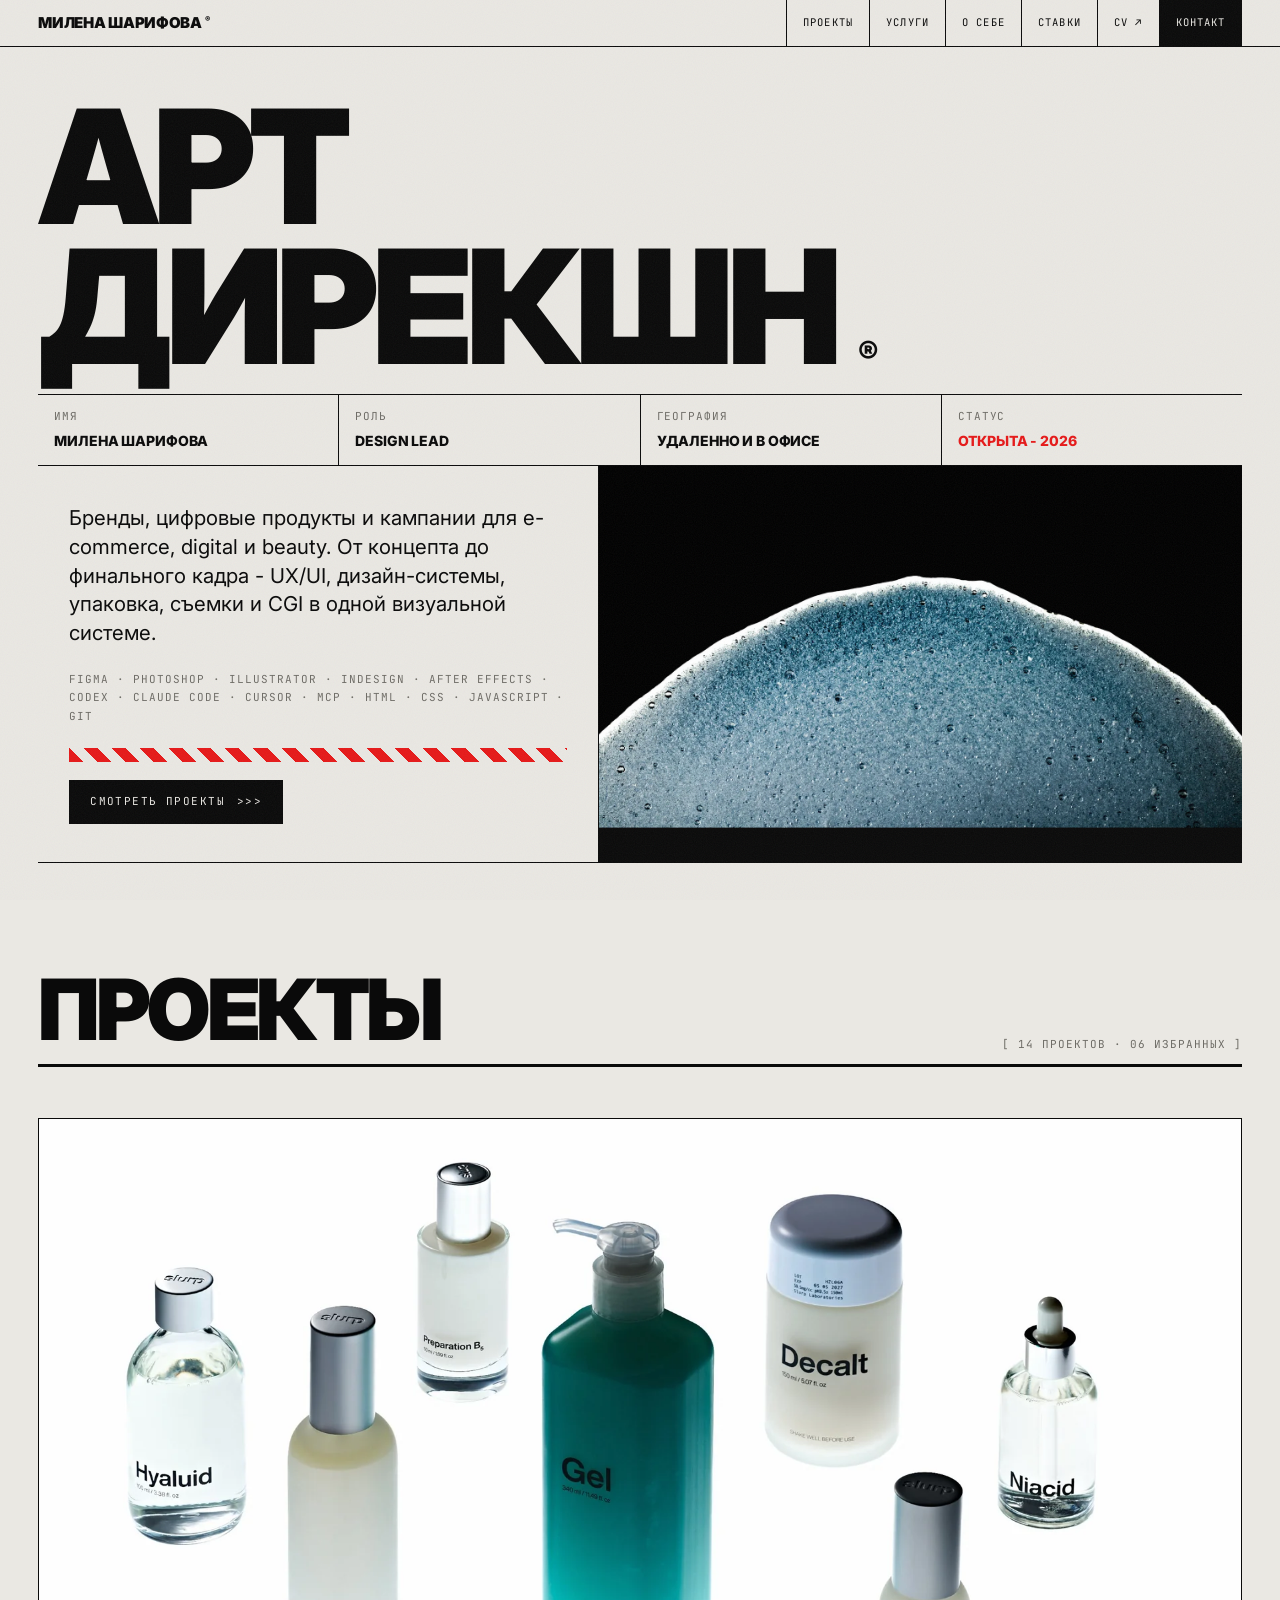
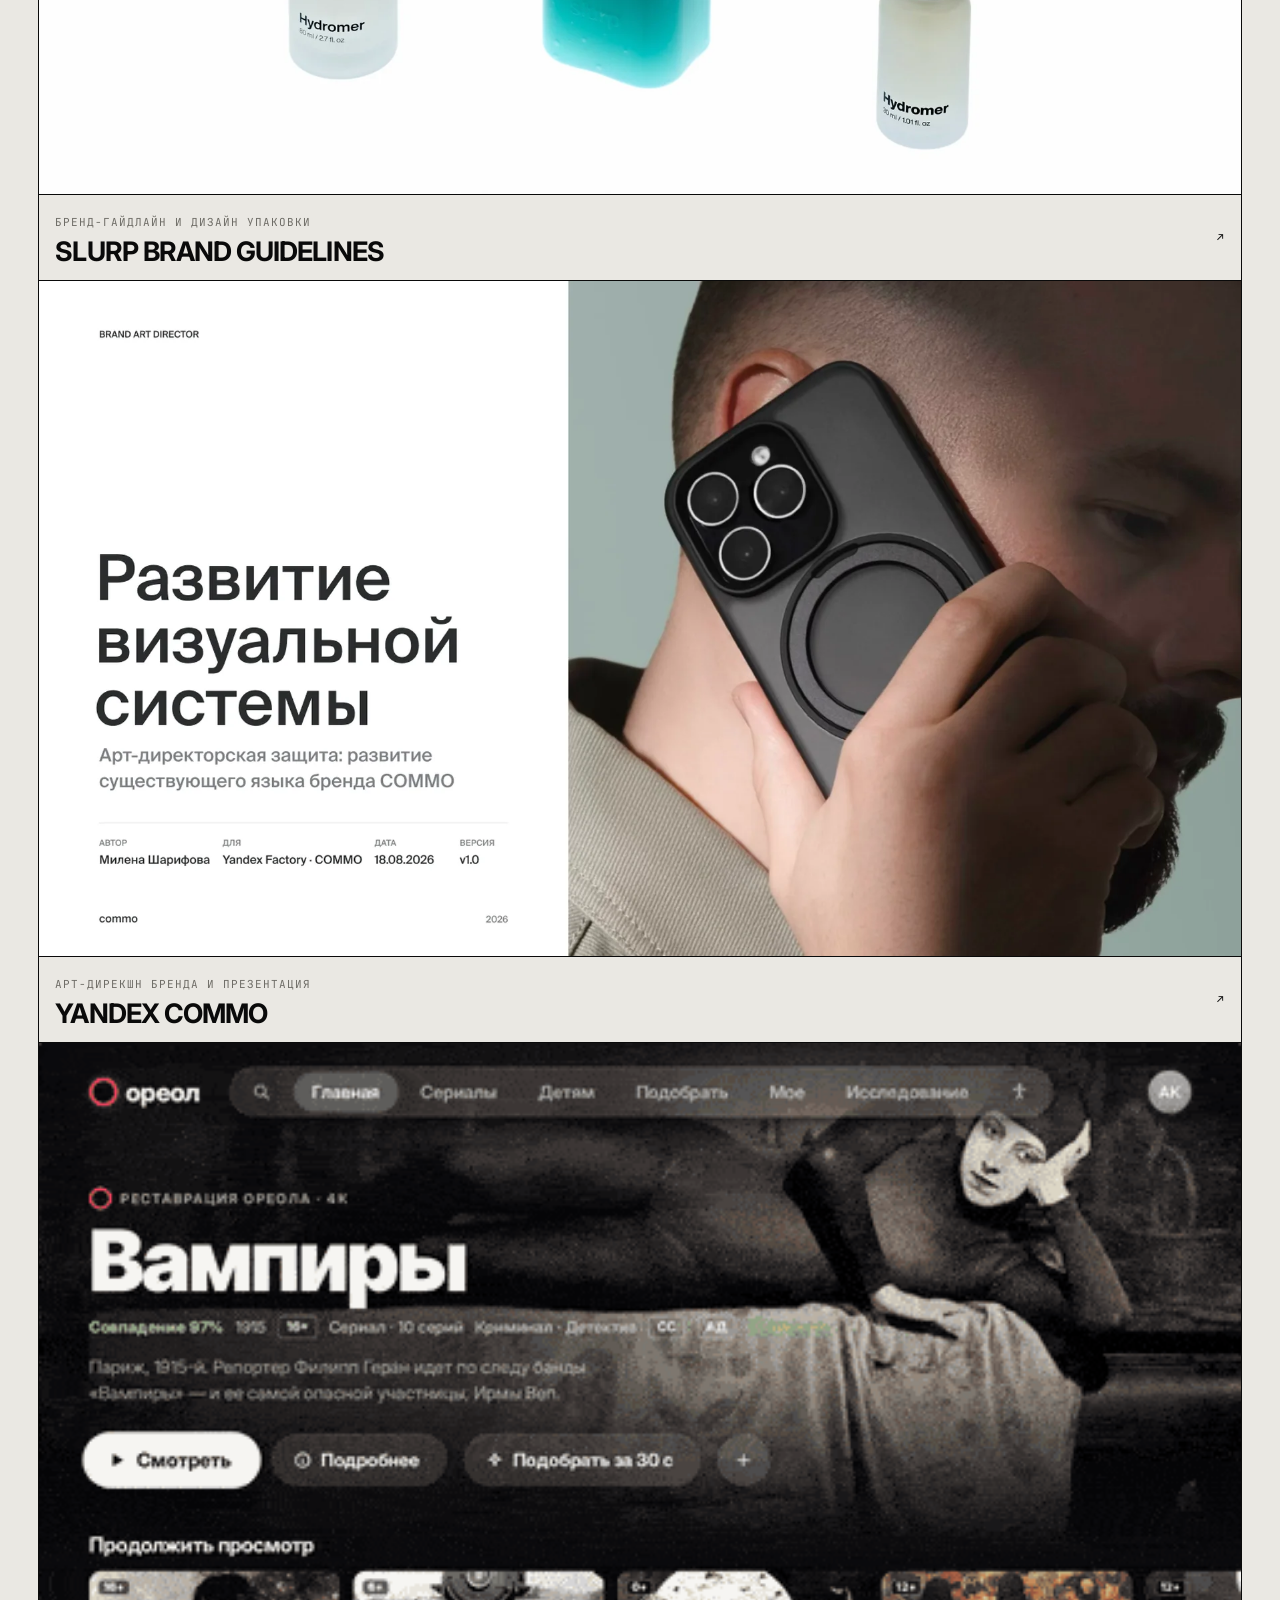
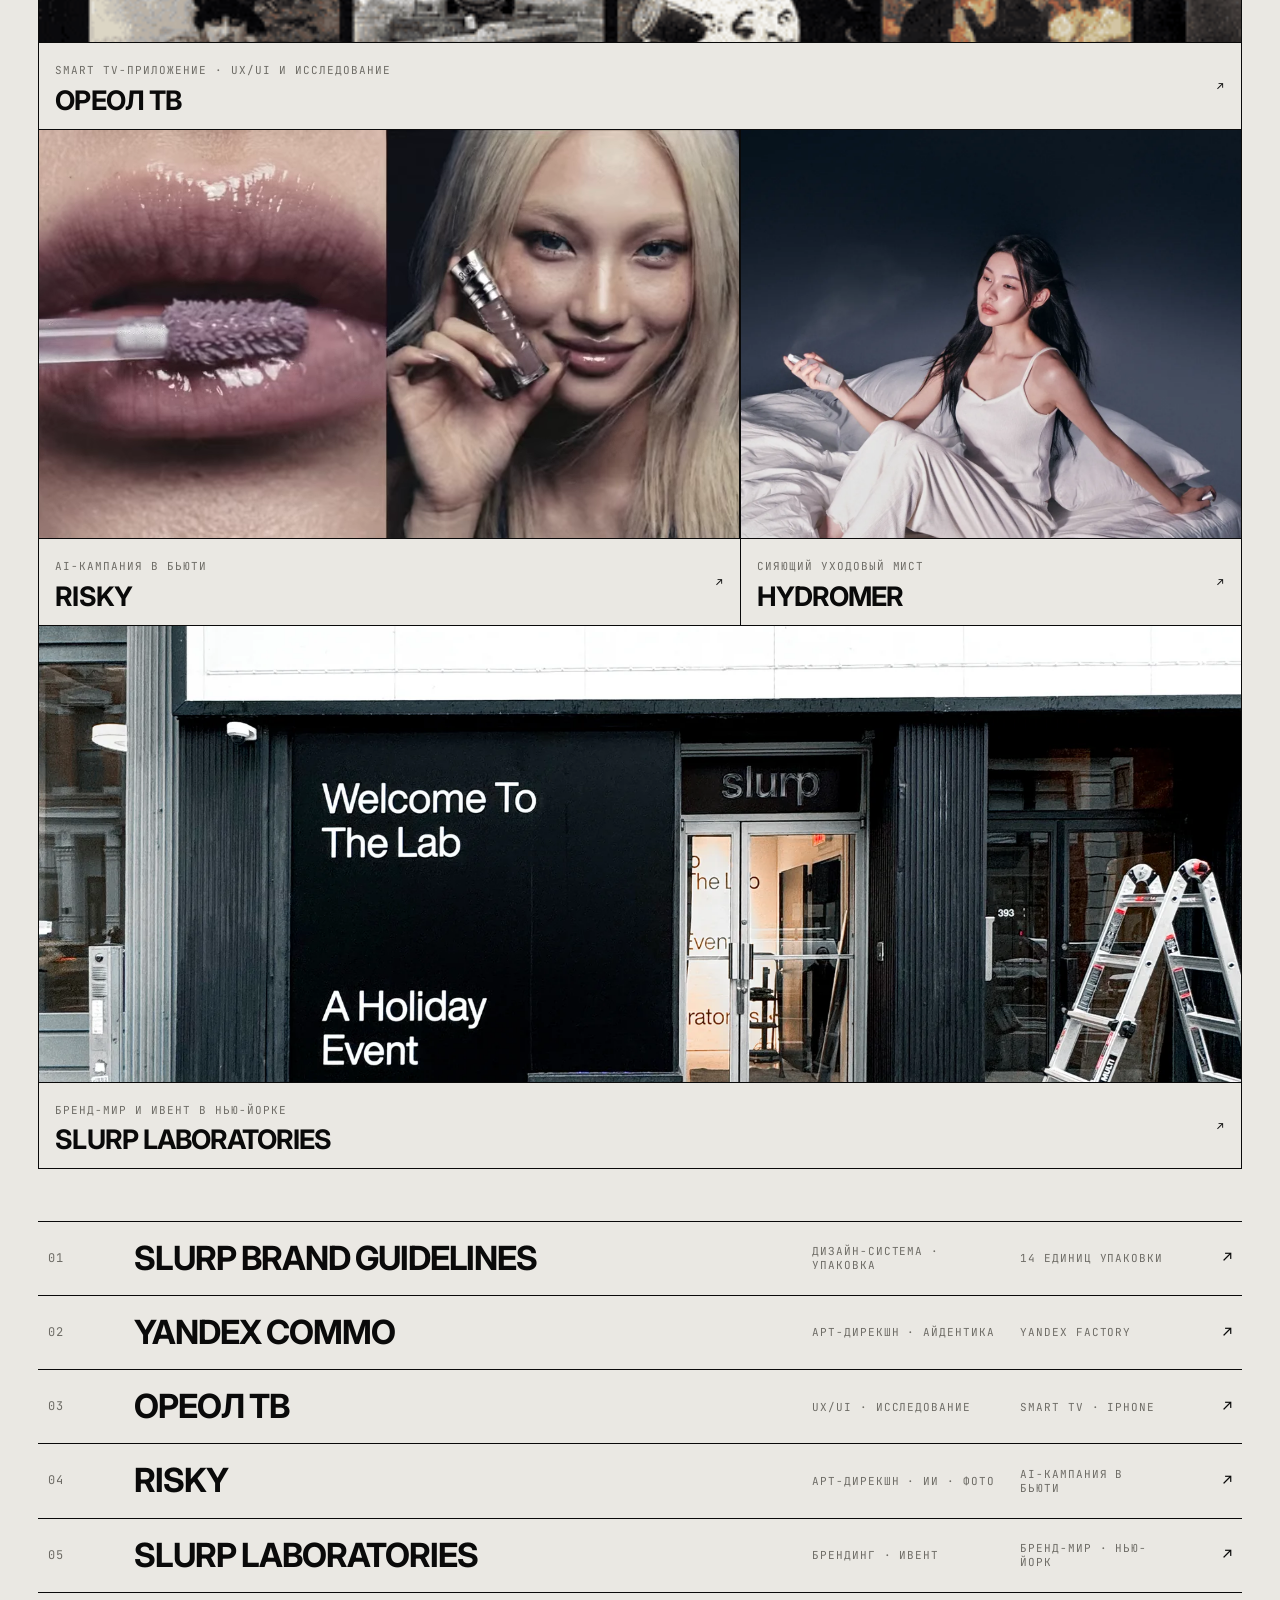
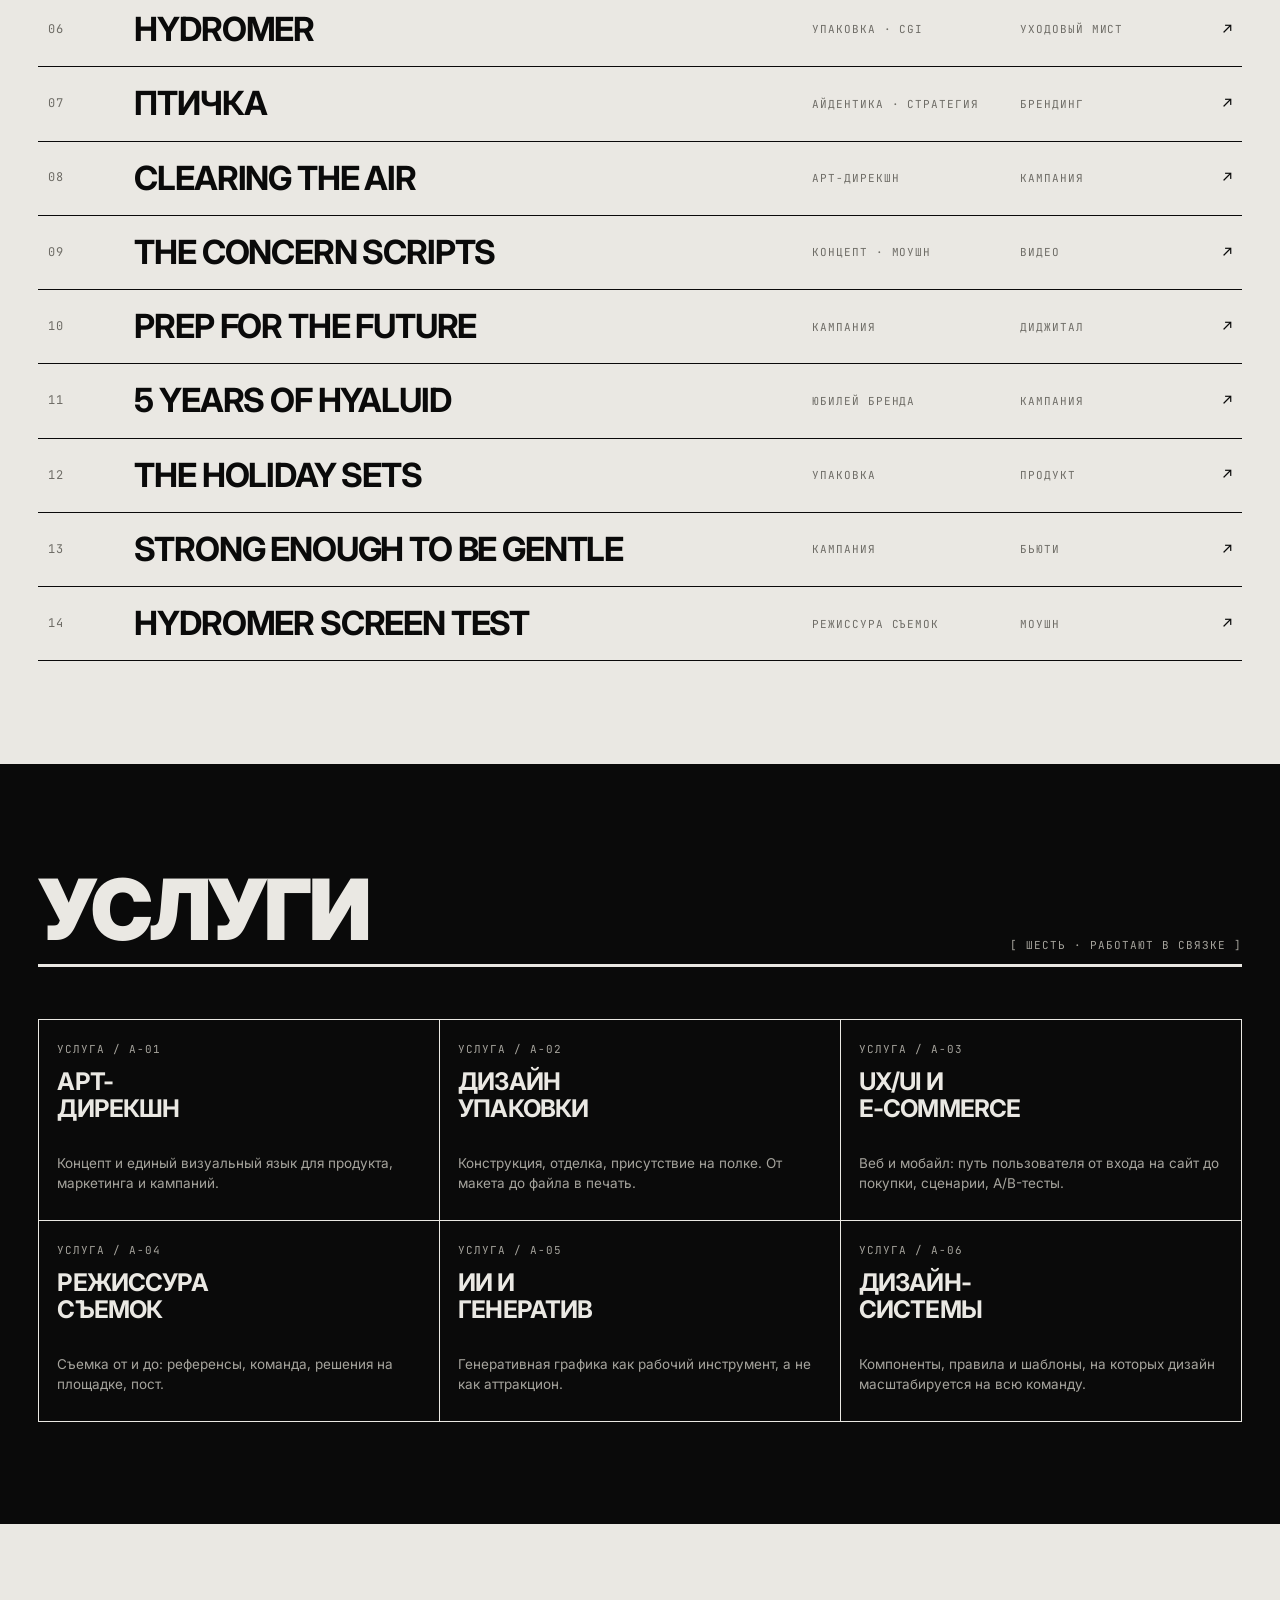
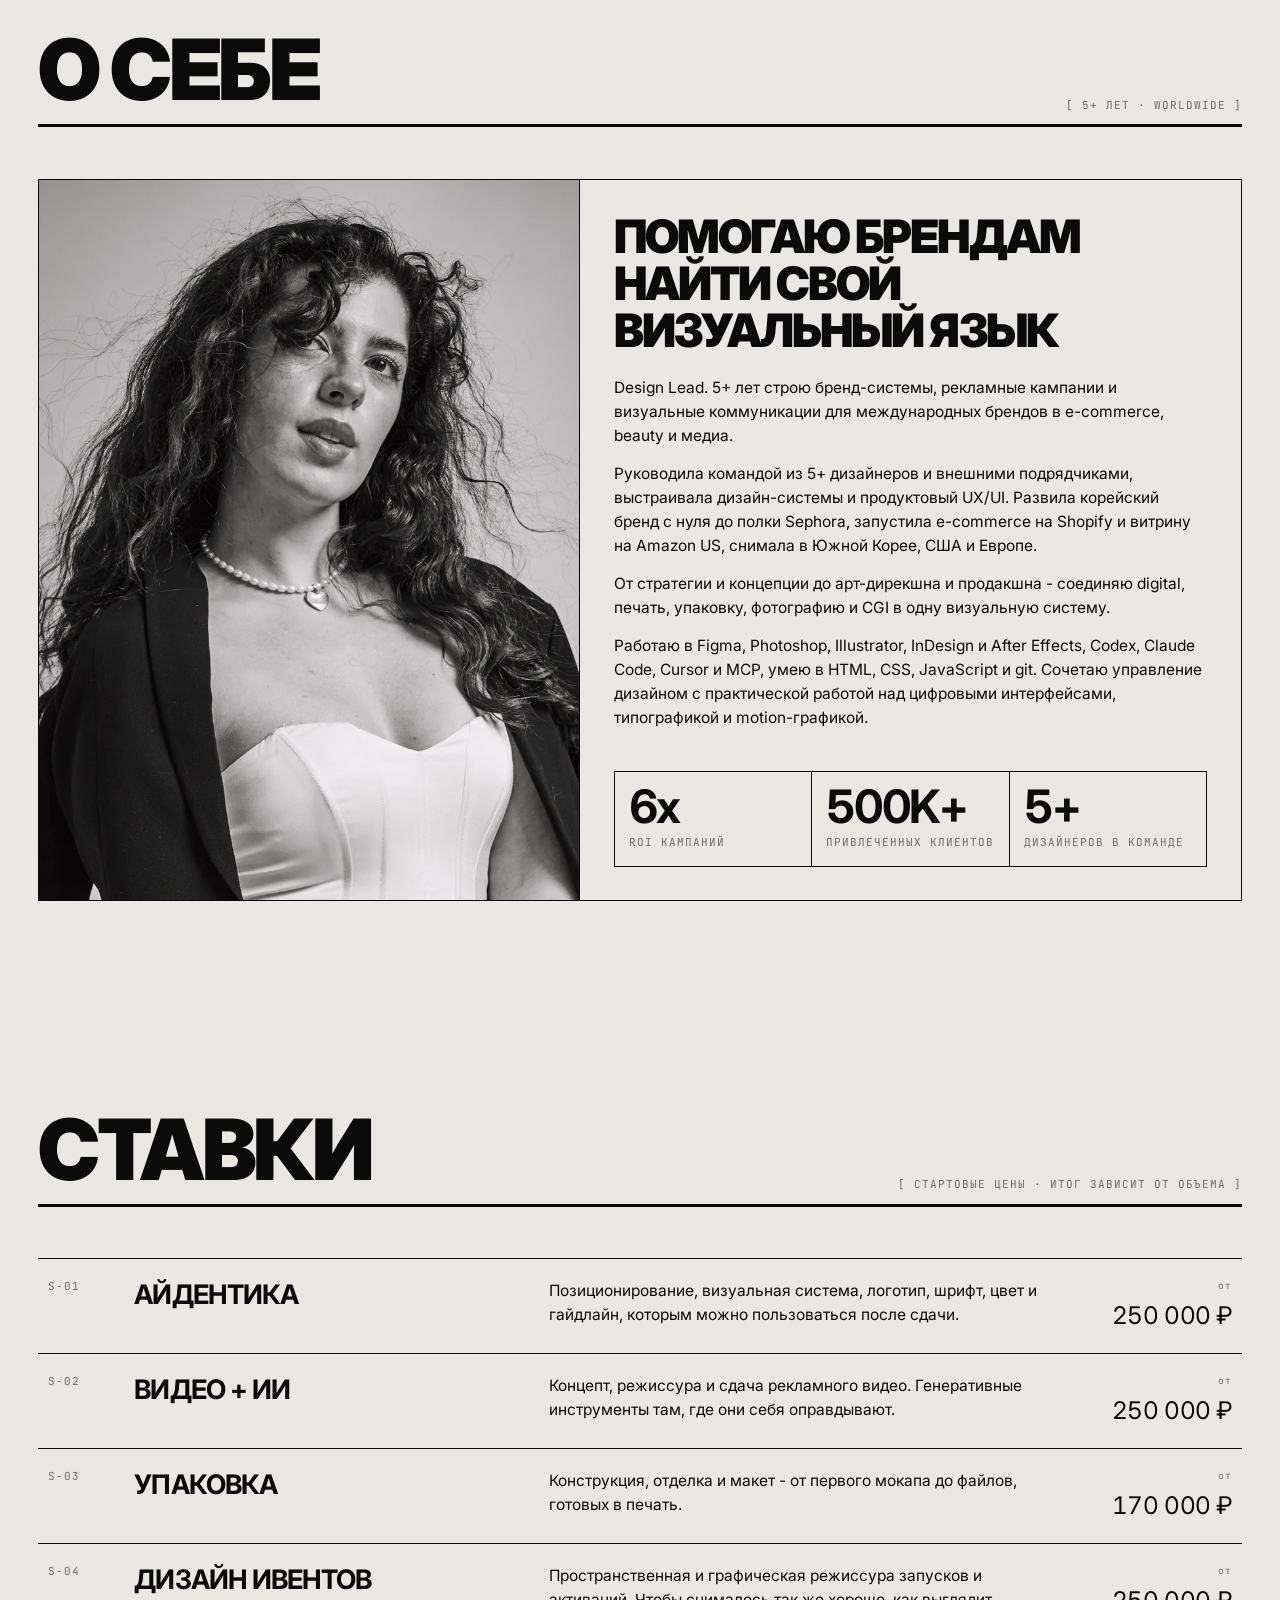
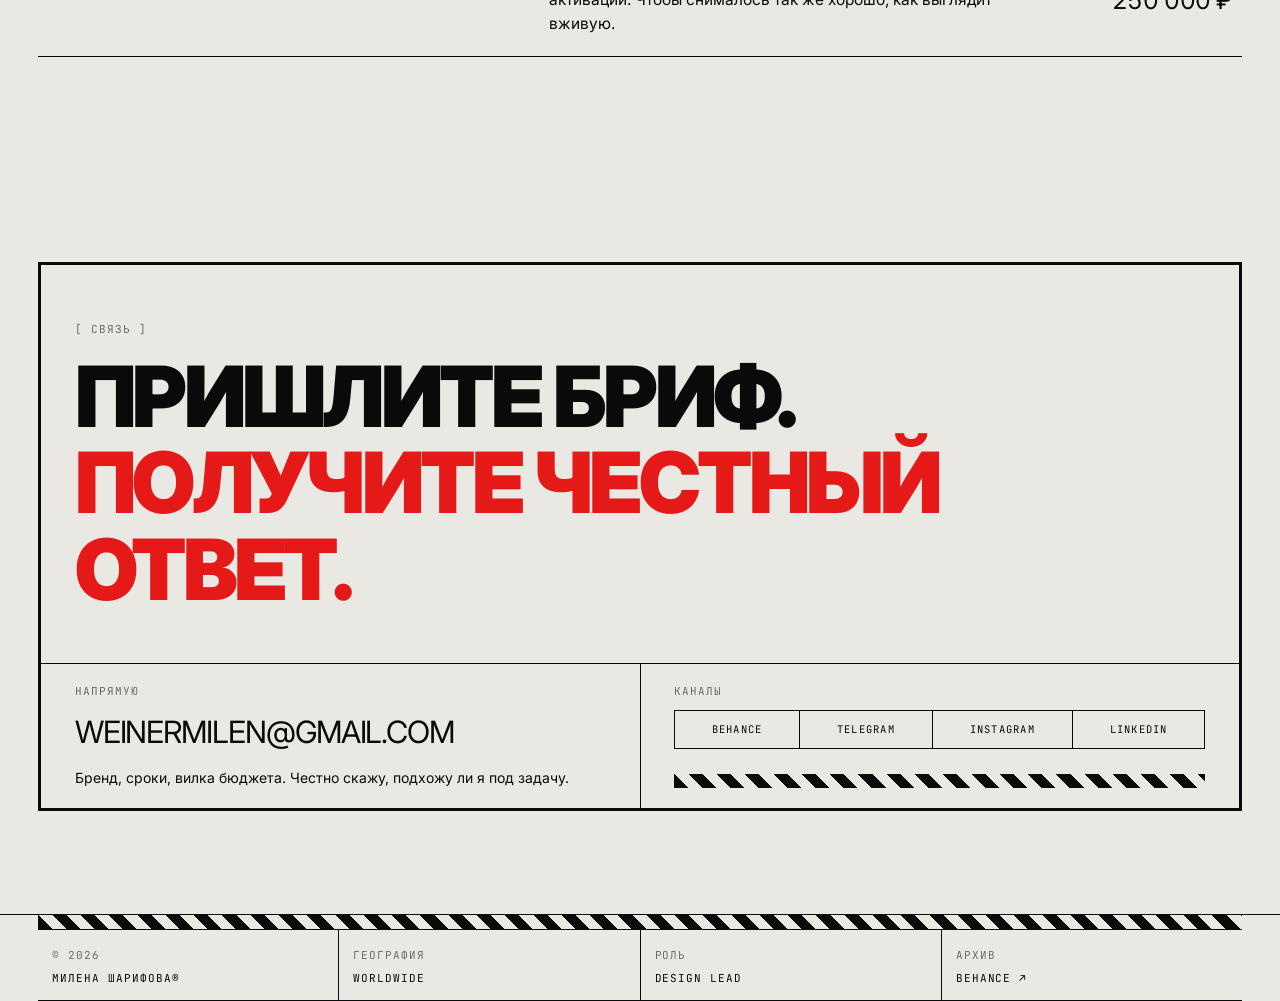
==== commit a02a0527: "Add files via upload" ====
--- a/index.html
+++ b/index.html
@@ -148,7 +148,7 @@
   <section id="work" class="rail">
     <div class="sec-head rv">
       <h2 class="macro t-xl">Проекты</h2>
-      <span class="mono dim">[ 13 проектов · 06 избранных ]</span>
+      <span class="mono dim">[ 14 проектов · 06 избранных ]</span>
     </div>
 
     <div class="features rv">
@@ -162,6 +162,20 @@
           <div>
             <span class="mono dim">Бренд-гайдлайн и дизайн упаковки</span>
             <h3>Slurp Brand Guidelines</h3>
+          </div>
+          <span class="mono">↗</span>
+        </div>
+      </a>
+
+      <a class="feature w12" href="commo.html">
+        <div class="plate" style="aspect-ratio: 16 / 9;">
+          <img src="images/commo-cover.webp" width="1800" height="1012" alt="Презентация развития визуальной системы бренда COMMO для Yandex Factory" loading="lazy" decoding="async">
+          <span class="plate-corner">FIG. 05</span>
+        </div>
+        <div class="feature-foot">
+          <div>
+            <span class="mono dim">Арт-дирекшн бренда и презентация</span>
+            <h3>Yandex COMMO</h3>
           </div>
           <span class="mono">↗</span>
         </div>
@@ -234,85 +248,92 @@
         <span class="mono dim yr">14 единиц упаковки</span>
         <span class="go">↗</span>
       </a>
+      <a class="idx-row" href="commo.html">
+        <span class="num">02</span>
+        <h3>Yandex COMMO</h3>
+        <span class="mono dim disc-col">Арт-дирекшн · Айдентика</span>
+        <span class="mono dim yr">Yandex Factory</span>
+        <span class="go">↗</span>
+      </a>
       <a class="idx-row" href="oreol.html">
-        <span class="num">02</span>
+        <span class="num">03</span>
         <h3>Ореол ТВ</h3>
         <span class="mono dim disc-col">UX/UI · Исследование</span>
         <span class="mono dim yr">Smart TV · iPhone</span>
         <span class="go">↗</span>
       </a>
       <a class="idx-row" href="risky.html">
-        <span class="num">03</span>
+        <span class="num">04</span>
         <h3>Risky</h3>
         <span class="mono dim disc-col">Арт-дирекшн · ИИ · Фото</span>
         <span class="mono dim yr">AI-кампания в бьюти</span>
         <span class="go">↗</span>
       </a>
       <a class="idx-row" href="slurp.html">
-        <span class="num">04</span>
+        <span class="num">05</span>
         <h3>Slurp Laboratories</h3>
         <span class="mono dim disc-col">Брендинг · Ивент</span>
         <span class="mono dim yr">Бренд-мир · Нью-Йорк</span>
         <span class="go">↗</span>
       </a>
       <a class="idx-row" href="hydromer.html">
-        <span class="num">05</span>
+        <span class="num">06</span>
         <h3>Hydromer</h3>
         <span class="mono dim disc-col">Упаковка · CGI</span>
         <span class="mono dim yr">Уходовый мист</span>
         <span class="go">↗</span>
       </a>
       <a class="idx-row" href="https://www.behance.net/gallery/194399441/Branding-Project-Ptichka" target="_blank" rel="noopener">
-        <span class="num">06</span>
+        <span class="num">07</span>
         <h3>Птичка</h3>
         <span class="mono dim disc-col">Айдентика · Стратегия</span>
         <span class="mono dim yr">Брендинг</span>
         <span class="go">↗</span>
       </a>
       <a class="idx-row" href="https://www.behance.net/gallery/243158075/Clearing-The-Air" target="_blank" rel="noopener">
-        <span class="num">07</span>
+        <span class="num">08</span>
         <h3>Clearing The Air</h3>
         <span class="mono dim disc-col">Арт-дирекшн</span>
         <span class="mono dim yr">Кампания</span>
         <span class="go">↗</span>
       </a>
       <a class="idx-row" href="https://www.behance.net/gallery/217282407/The-Concern-Scripts" target="_blank" rel="noopener">
-        <span class="num">08</span>
+        <span class="num">09</span>
         <h3>The Concern Scripts</h3>
         <span class="mono dim disc-col">Концепт · Моушн</span>
         <span class="mono dim yr">Видео</span>
         <span class="go">↗</span>
       </a>
       <a class="idx-row" href="https://www.behance.net/gallery/242629617/Prep-for-the-Future" target="_blank" rel="noopener">
-        <span class="num">09</span>
+        <span class="num">10</span>
         <h3>Prep for the Future</h3>
         <span class="mono dim disc-col">Кампания</span>
         <span class="mono dim yr">Диджитал</span>
         <span class="go">↗</span>
       </a>
       <a class="idx-row" href="https://www.behance.net/gallery/232205641/5-Years-of-Hyaluid" target="_blank" rel="noopener">
-        <span class="num">10</span>
+        <span class="num">11</span>
         <h3>5 Years of Hyaluid</h3>
         <span class="mono dim disc-col">Юбилей бренда</span>
         <span class="mono dim yr">Кампания</span>
         <span class="go">↗</span>
       </a>
       <a class="idx-row" href="https://www.behance.net/gallery/217569827/The-Holiday-Sets" target="_blank" rel="noopener">
-        <span class="num">11</span>
+        <span class="num">12</span>
         <h3>The Holiday Sets</h3>
         <span class="mono dim disc-col">Упаковка</span>
         <span class="mono dim yr">Продукт</span>
         <span class="go">↗</span>
       </a>
       <a class="idx-row" href="https://www.behance.net/gallery/217195129/Strong-enough-to-be-gentle" target="_blank" rel="noopener">
-        <span class="num">12</span>
+        <span class="num">13</span>
         <h3>Strong Enough To Be Gentle</h3>
         <span class="mono dim disc-col">Кампания</span>
         <span class="mono dim yr">Бьюти</span>
         <span class="go">↗</span>
       </a>
       <a class="idx-row" href="https://www.behance.net/gallery/232205591/Hydromer-Screen-Test" target="_blank" rel="noopener">
-        <span class="num">13</span>
+        <span class="num">14</span>
         <h3>Hydromer Screen Test</h3>
         <span class="mono dim disc-col">Режиссура съемок</span>
         <span class="mono dim yr">Моушн</span>
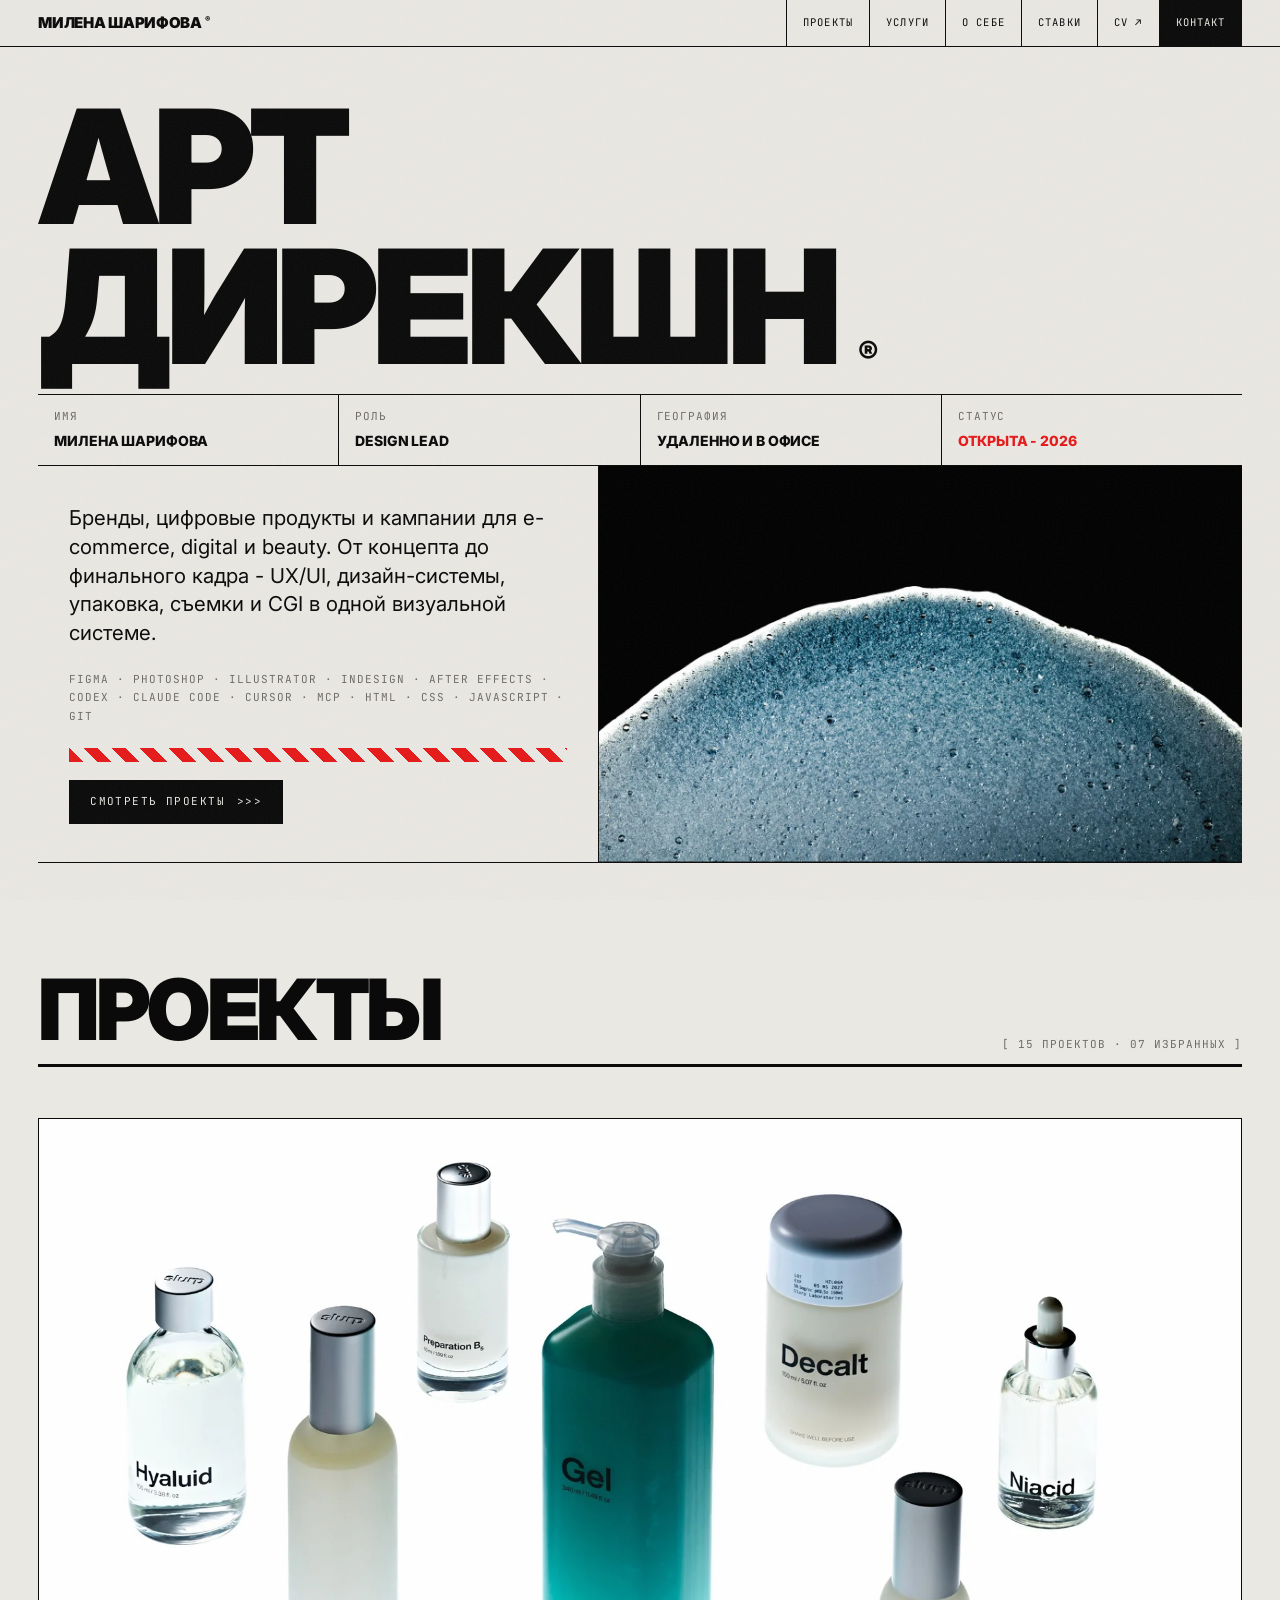
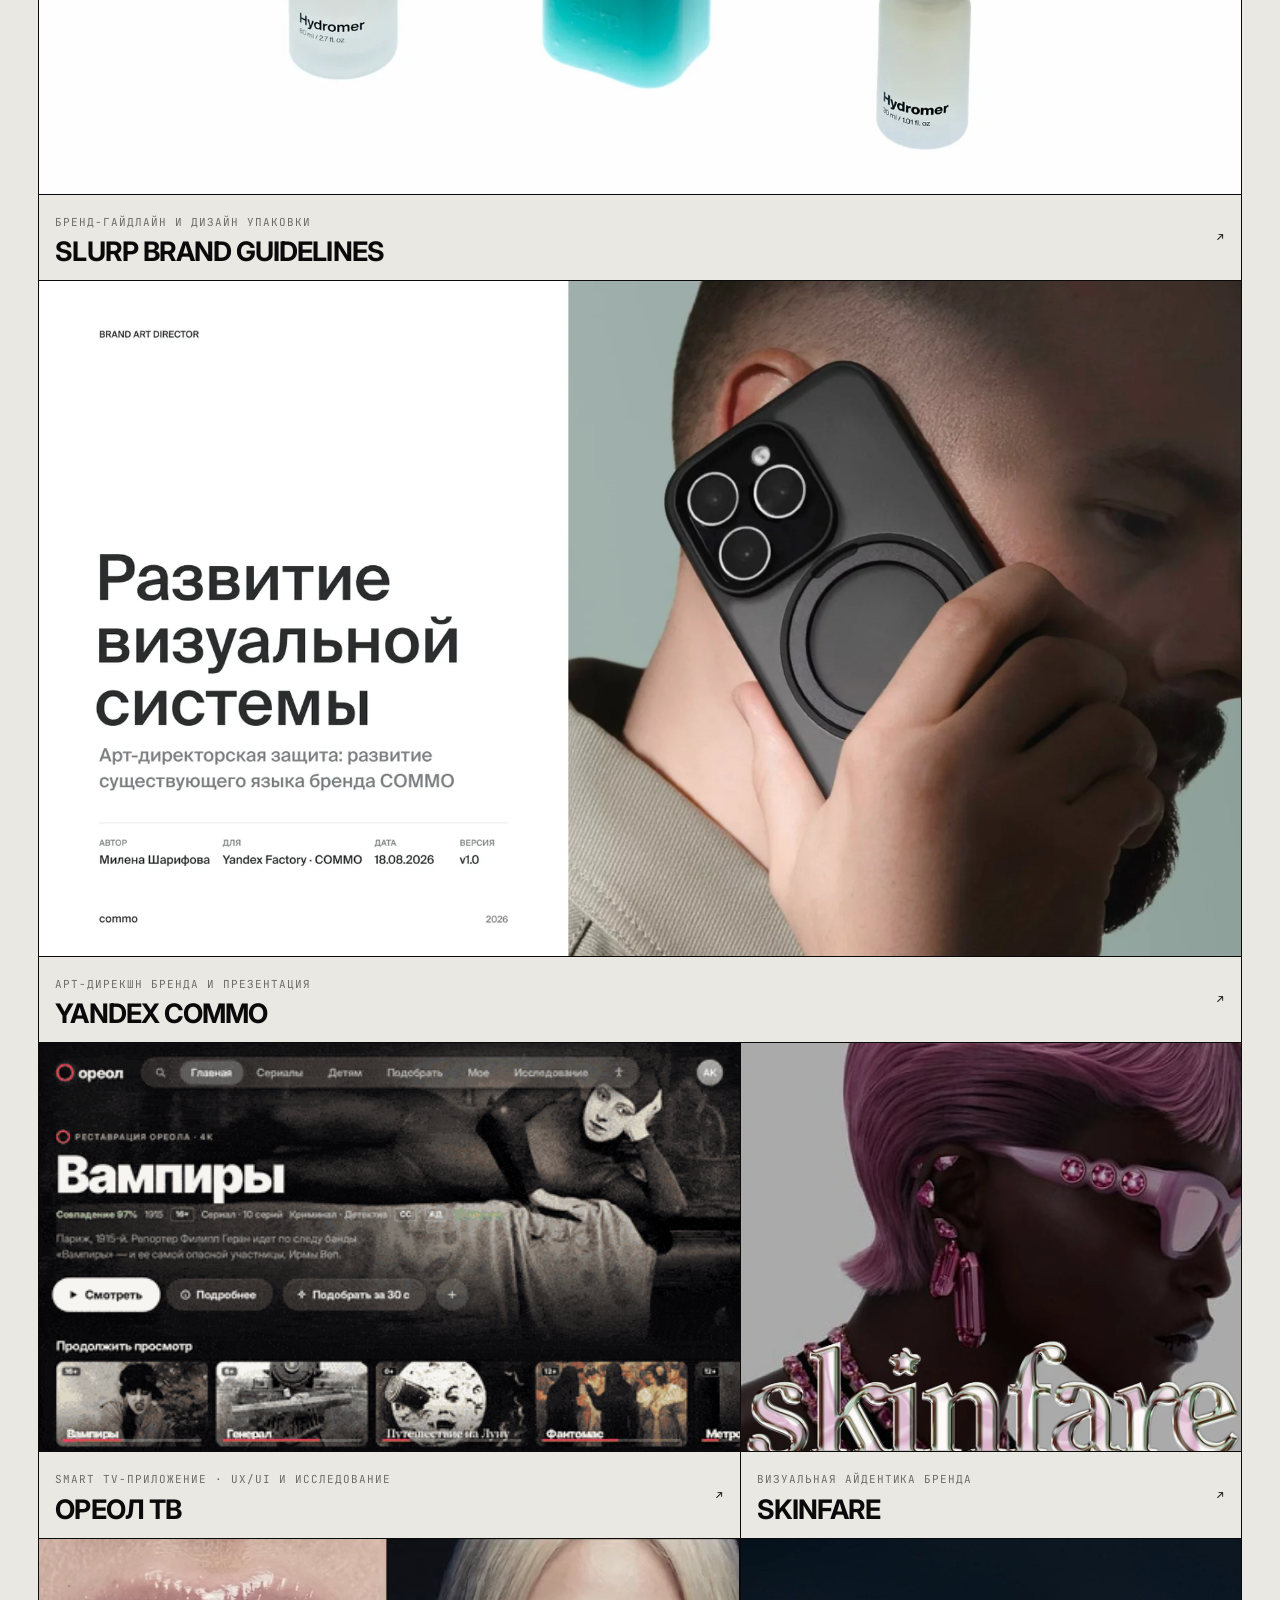
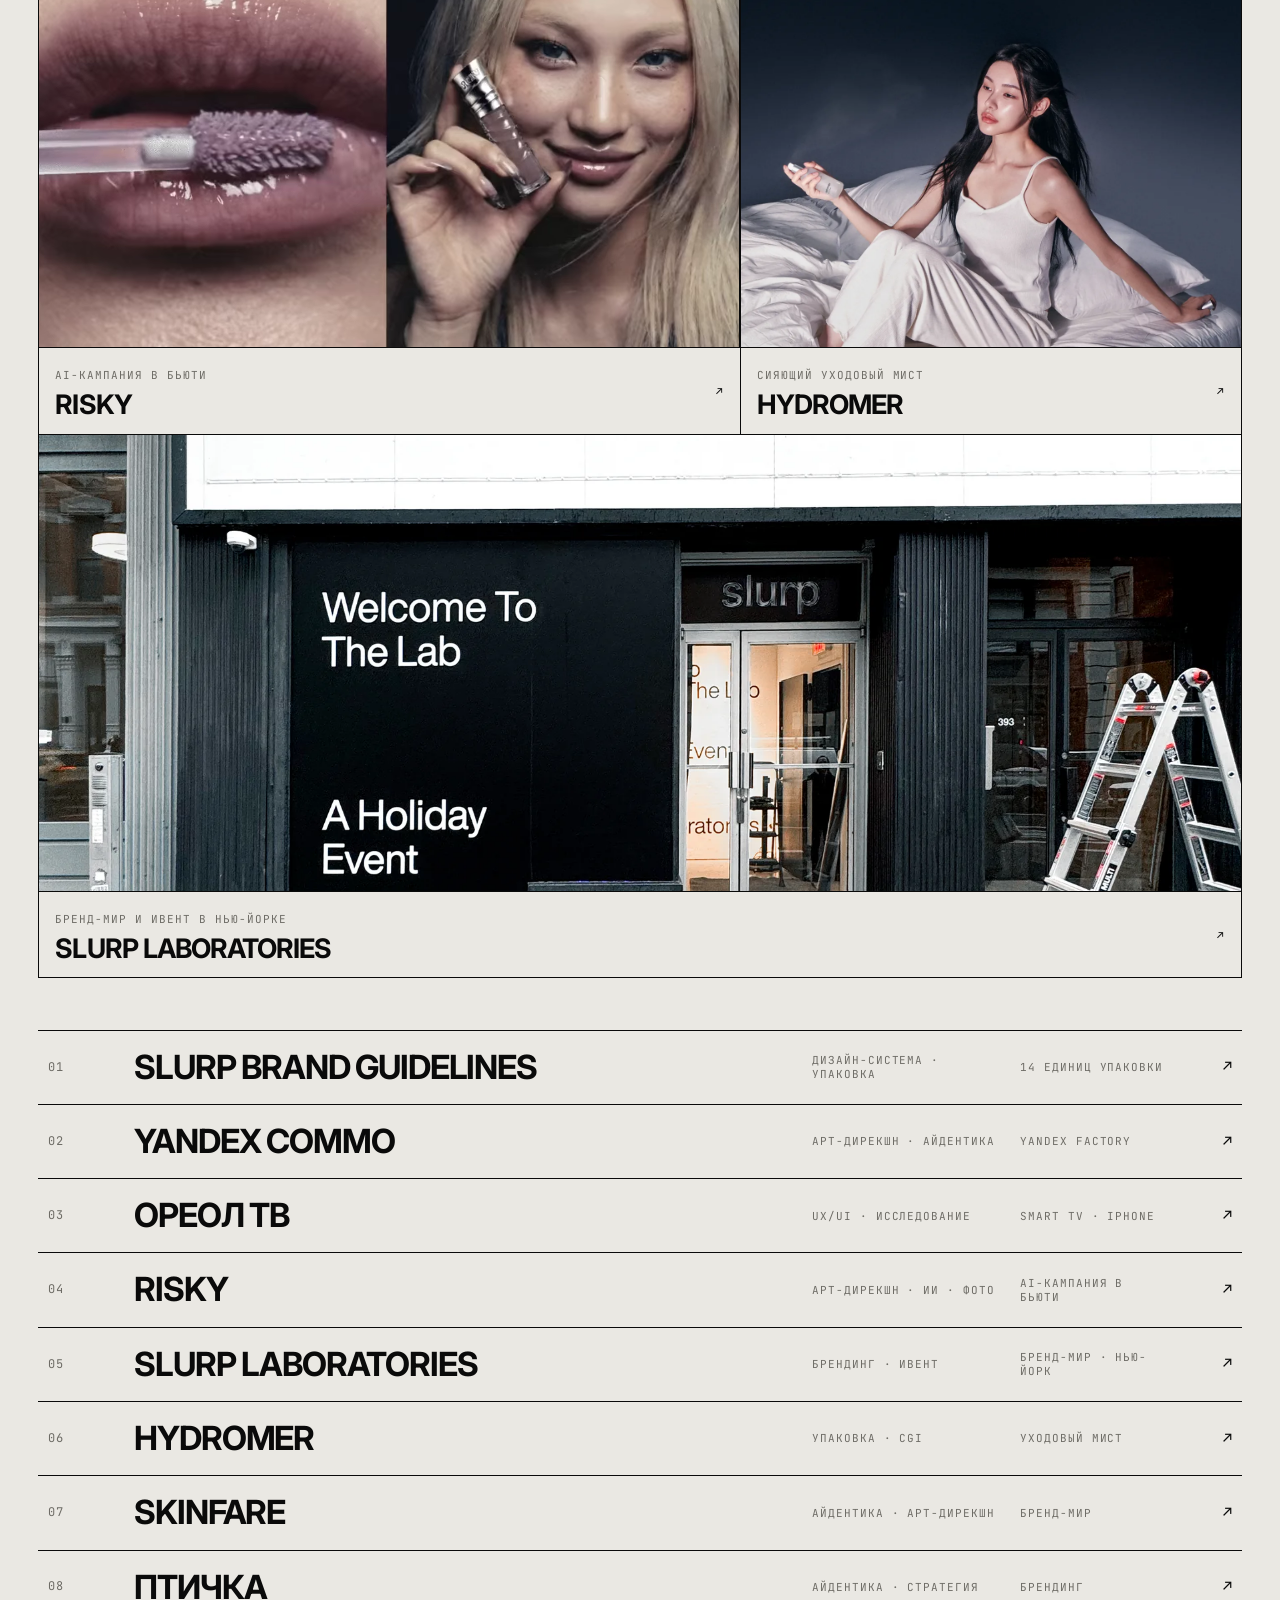
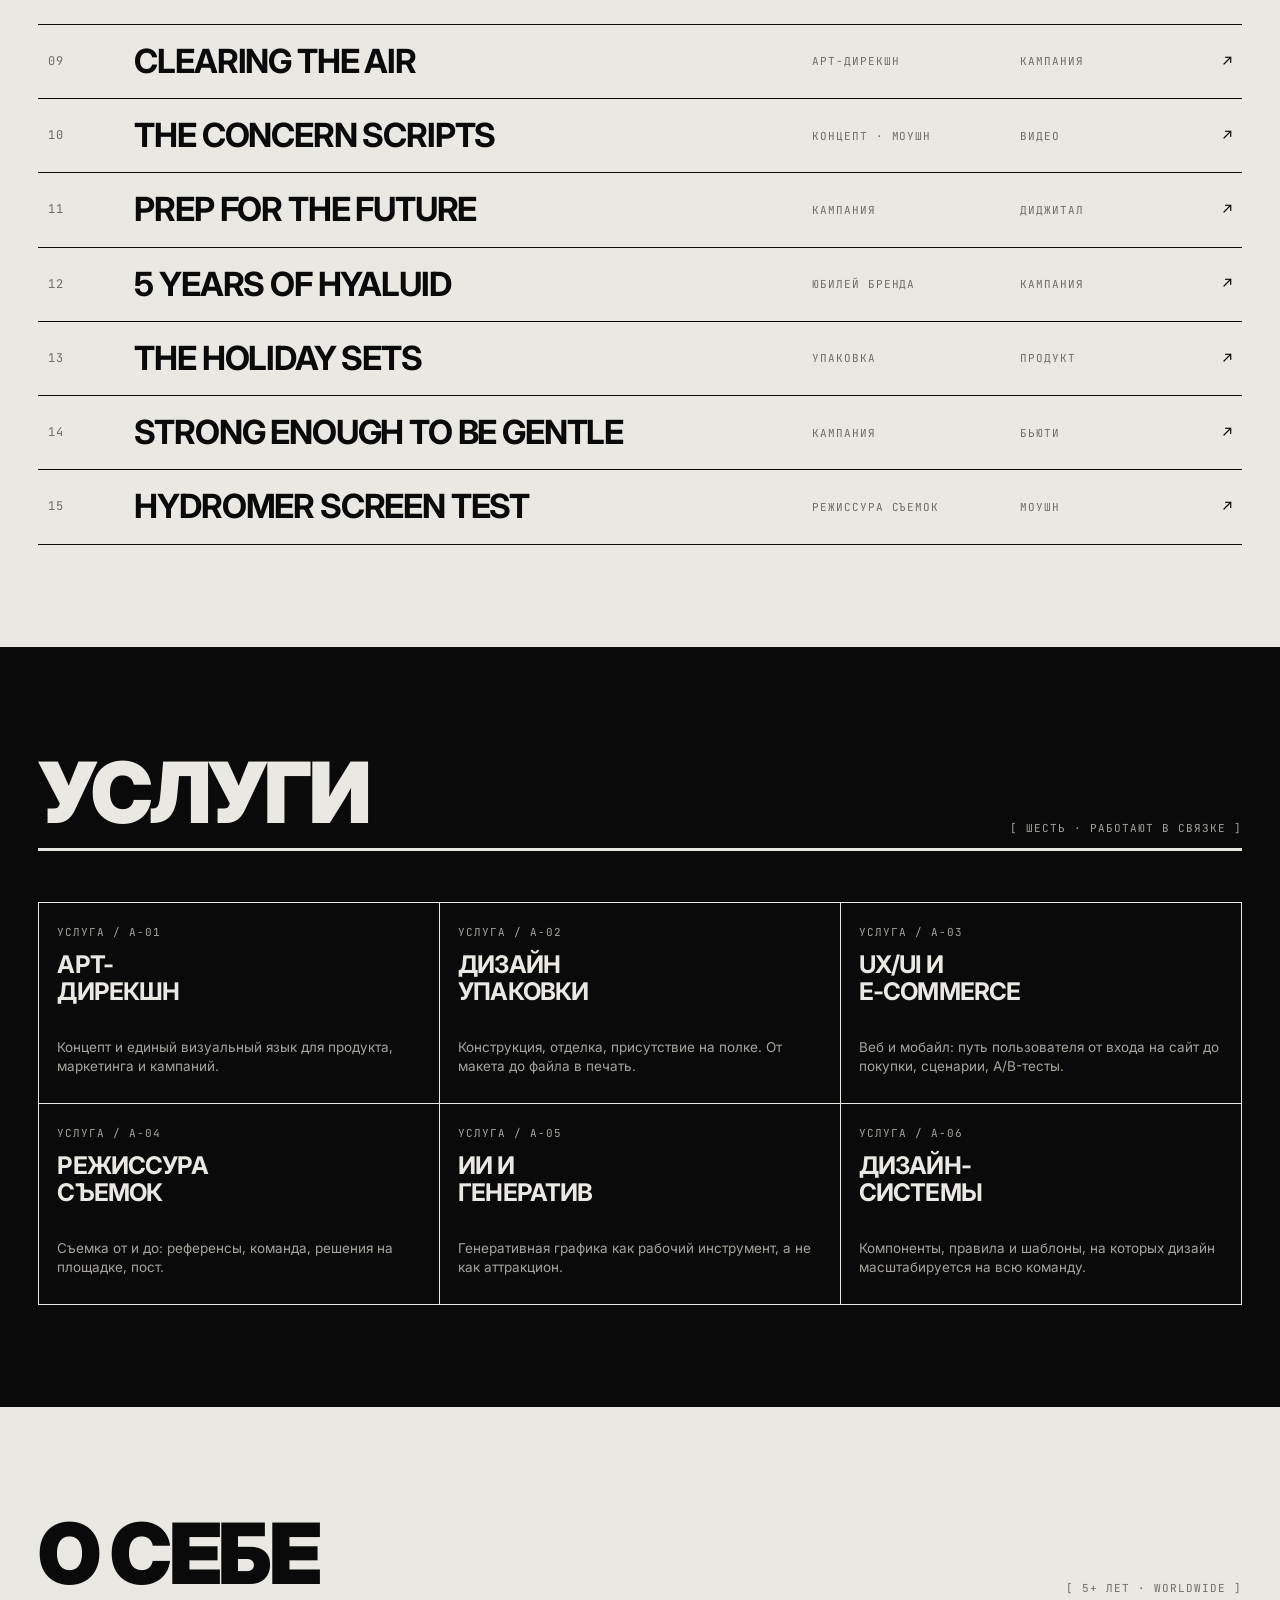
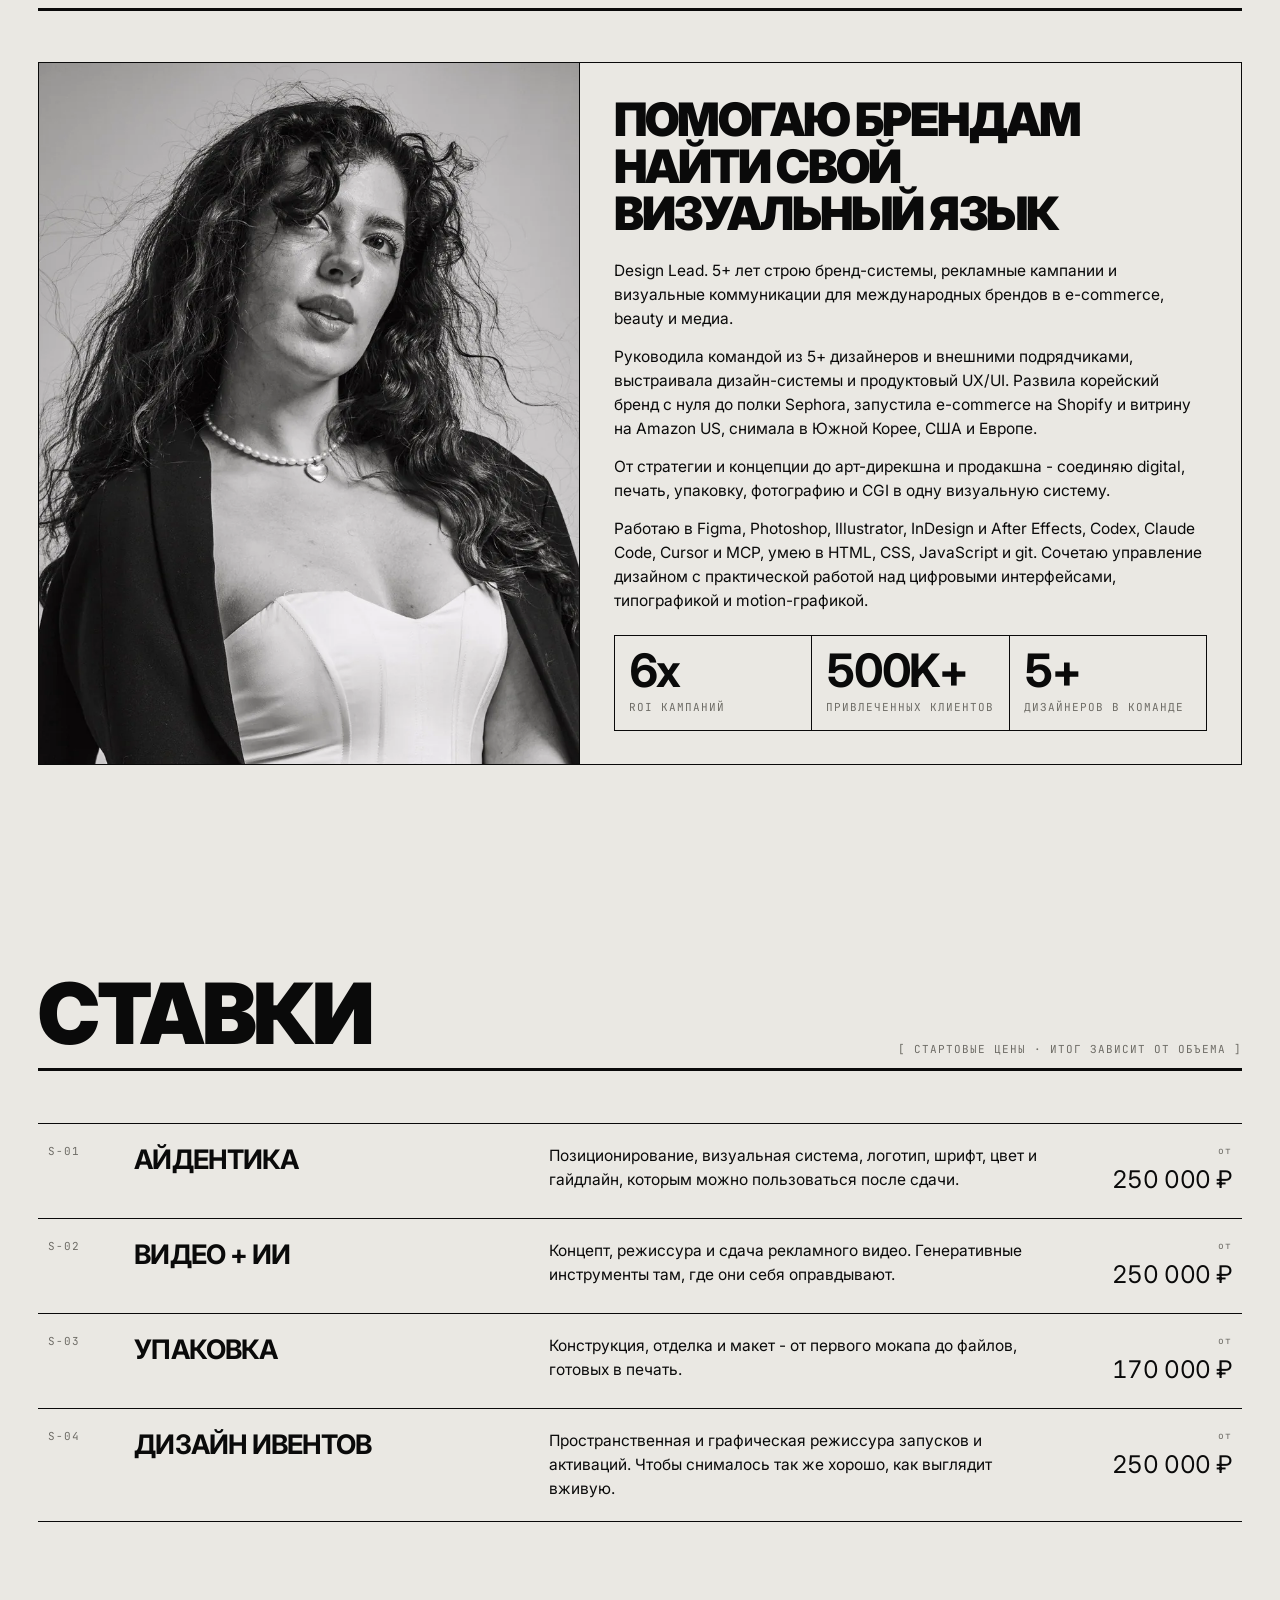
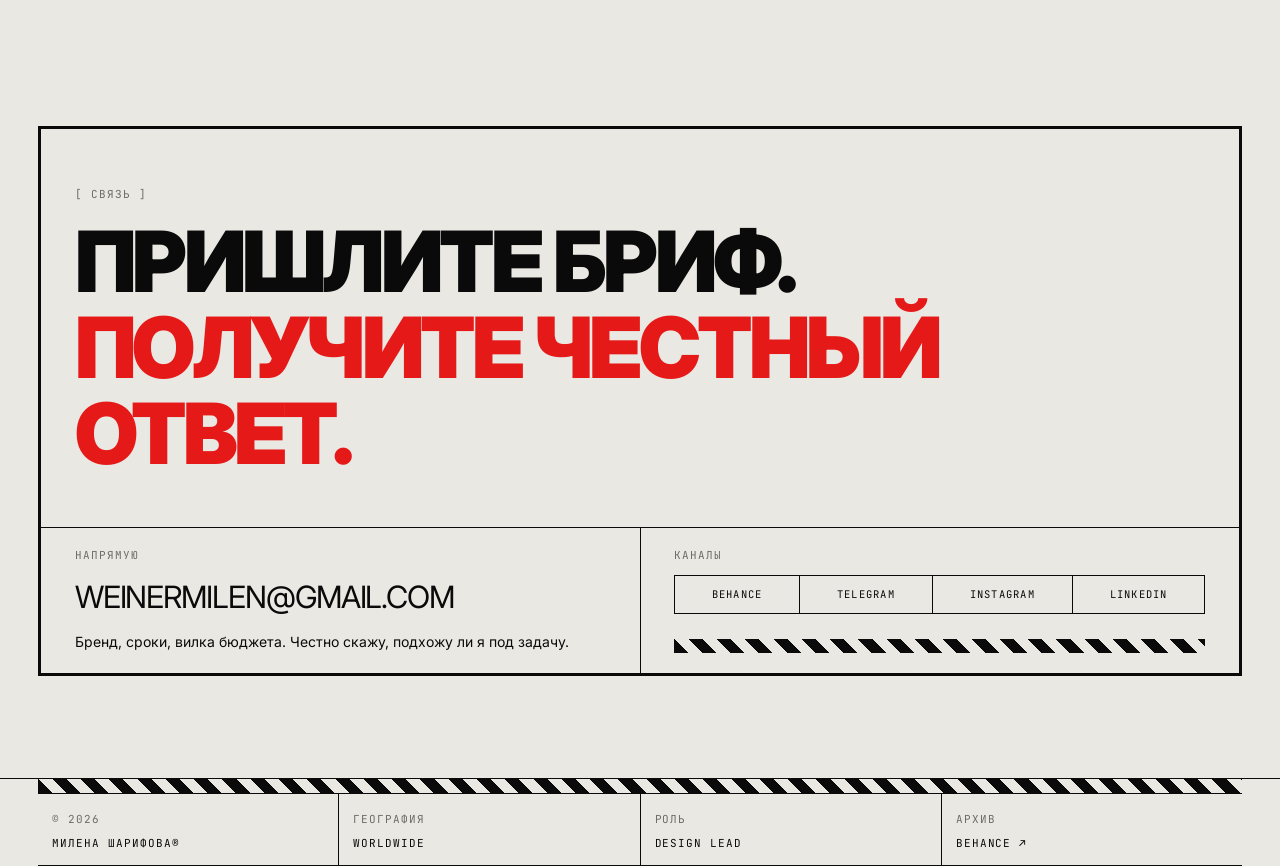
==== commit d12afe24: "Add files via upload" ====
--- a/index.html
+++ b/index.html
@@ -148,7 +148,7 @@
   <section id="work" class="rail">
     <div class="sec-head rv">
       <h2 class="macro t-xl">Проекты</h2>
-      <span class="mono dim">[ 14 проектов · 06 избранных ]</span>
+      <span class="mono dim">[ 15 проектов · 07 избранных ]</span>
     </div>
 
     <div class="features rv">
@@ -181,7 +181,7 @@
         </div>
       </a>
 
-      <a class="feature w12 feature-reel" href="oreol.html">
+      <a class="feature w7 feature-reel" href="oreol.html">
         <div class="plate">
           <picture><source media="(max-width: 600px)" srcset="media/oreol-home-m.gif" width="480" height="270"><img src="media/oreol-home.gif" width="1200" height="674" alt="Smart TV-приложение Ореол ТВ: фокус с пульта переходит по карточкам главного экрана" decoding="async"></picture>
           <span class="plate-corner">FIG. 01</span>
@@ -190,6 +190,20 @@
           <div>
             <span class="mono dim">Smart TV-приложение · UX/UI и исследование</span>
             <h3>Ореол ТВ</h3>
+          </div>
+          <span class="mono">↗</span>
+        </div>
+      </a>
+
+      <a class="feature w5" href="skinfare.html">
+        <div class="plate">
+          <img src="images/skinfare-cover-narrow.webp" width="1100" height="943" alt="Визуальная айдентика SKINFARE: модель с розовыми волосами, кристаллы в очках и серьге, хромированный логотип" loading="lazy" decoding="async">
+          <span class="plate-corner">FIG. 06</span>
+        </div>
+        <div class="feature-foot">
+          <div>
+            <span class="mono dim">Визуальная айдентика бренда</span>
+            <h3>SKINFARE</h3>
           </div>
           <span class="mono">↗</span>
         </div>
@@ -283,57 +297,64 @@
         <span class="mono dim yr">Уходовый мист</span>
         <span class="go">↗</span>
       </a>
+      <a class="idx-row" href="skinfare.html">
+        <span class="num">07</span>
+        <h3>SKINFARE</h3>
+        <span class="mono dim disc-col">Айдентика · Арт-дирекшн</span>
+        <span class="mono dim yr">Бренд-мир</span>
+        <span class="go">↗</span>
+      </a>
       <a class="idx-row" href="https://www.behance.net/gallery/194399441/Branding-Project-Ptichka" target="_blank" rel="noopener">
-        <span class="num">07</span>
+        <span class="num">08</span>
         <h3>Птичка</h3>
         <span class="mono dim disc-col">Айдентика · Стратегия</span>
         <span class="mono dim yr">Брендинг</span>
         <span class="go">↗</span>
       </a>
       <a class="idx-row" href="https://www.behance.net/gallery/243158075/Clearing-The-Air" target="_blank" rel="noopener">
-        <span class="num">08</span>
+        <span class="num">09</span>
         <h3>Clearing The Air</h3>
         <span class="mono dim disc-col">Арт-дирекшн</span>
         <span class="mono dim yr">Кампания</span>
         <span class="go">↗</span>
       </a>
       <a class="idx-row" href="https://www.behance.net/gallery/217282407/The-Concern-Scripts" target="_blank" rel="noopener">
-        <span class="num">09</span>
+        <span class="num">10</span>
         <h3>The Concern Scripts</h3>
         <span class="mono dim disc-col">Концепт · Моушн</span>
         <span class="mono dim yr">Видео</span>
         <span class="go">↗</span>
       </a>
       <a class="idx-row" href="https://www.behance.net/gallery/242629617/Prep-for-the-Future" target="_blank" rel="noopener">
-        <span class="num">10</span>
+        <span class="num">11</span>
         <h3>Prep for the Future</h3>
         <span class="mono dim disc-col">Кампания</span>
         <span class="mono dim yr">Диджитал</span>
         <span class="go">↗</span>
       </a>
       <a class="idx-row" href="https://www.behance.net/gallery/232205641/5-Years-of-Hyaluid" target="_blank" rel="noopener">
-        <span class="num">11</span>
+        <span class="num">12</span>
         <h3>5 Years of Hyaluid</h3>
         <span class="mono dim disc-col">Юбилей бренда</span>
         <span class="mono dim yr">Кампания</span>
         <span class="go">↗</span>
       </a>
       <a class="idx-row" href="https://www.behance.net/gallery/217569827/The-Holiday-Sets" target="_blank" rel="noopener">
-        <span class="num">12</span>
+        <span class="num">13</span>
         <h3>The Holiday Sets</h3>
         <span class="mono dim disc-col">Упаковка</span>
         <span class="mono dim yr">Продукт</span>
         <span class="go">↗</span>
       </a>
       <a class="idx-row" href="https://www.behance.net/gallery/217195129/Strong-enough-to-be-gentle" target="_blank" rel="noopener">
-        <span class="num">13</span>
+        <span class="num">14</span>
         <h3>Strong Enough To Be Gentle</h3>
         <span class="mono dim disc-col">Кампания</span>
         <span class="mono dim yr">Бьюти</span>
         <span class="go">↗</span>
       </a>
       <a class="idx-row" href="https://www.behance.net/gallery/232205591/Hydromer-Screen-Test" target="_blank" rel="noopener">
-        <span class="num">14</span>
+        <span class="num">15</span>
         <h3>Hydromer Screen Test</h3>
         <span class="mono dim disc-col">Режиссура съемок</span>
         <span class="mono dim yr">Моушн</span>
--- a/styles.css
+++ b/styles.css
@@ -396,6 +396,12 @@
 
 .hero-plate { aspect-ratio: 16 / 9; border: 0; }
 
+/* two-column hero: the photo must fill its half of the row, otherwise the
+   grid's black backing shows as a band under a short 16:9 plate */
+@media (min-width: 861px) {
+  .hero-plate { aspect-ratio: auto; height: 100%; min-height: 0; align-self: stretch; }
+}
+
 .cta {
   display: inline-flex;
   align-items: center;
@@ -516,6 +522,12 @@
 
 .about > * { background: var(--paper); }
 .about-plate { aspect-ratio: 3 / 4; border: 0; }
+
+/* same as the hero: the portrait fills its column so the grid backing
+   never shows as a black band under a short plate */
+@media (min-width: 861px) {
+  .about-plate { aspect-ratio: auto; height: 100%; min-height: 0; align-self: stretch; }
+}
 .about-text { padding: clamp(20px, 2.6vw, 40px); display: flex; flex-direction: column; gap: 22px; }
 
 .figs { display: grid; grid-template-columns: repeat(3, 1fr); gap: 1px; background: var(--ink); border: 1px solid var(--ink); margin-top: auto; }
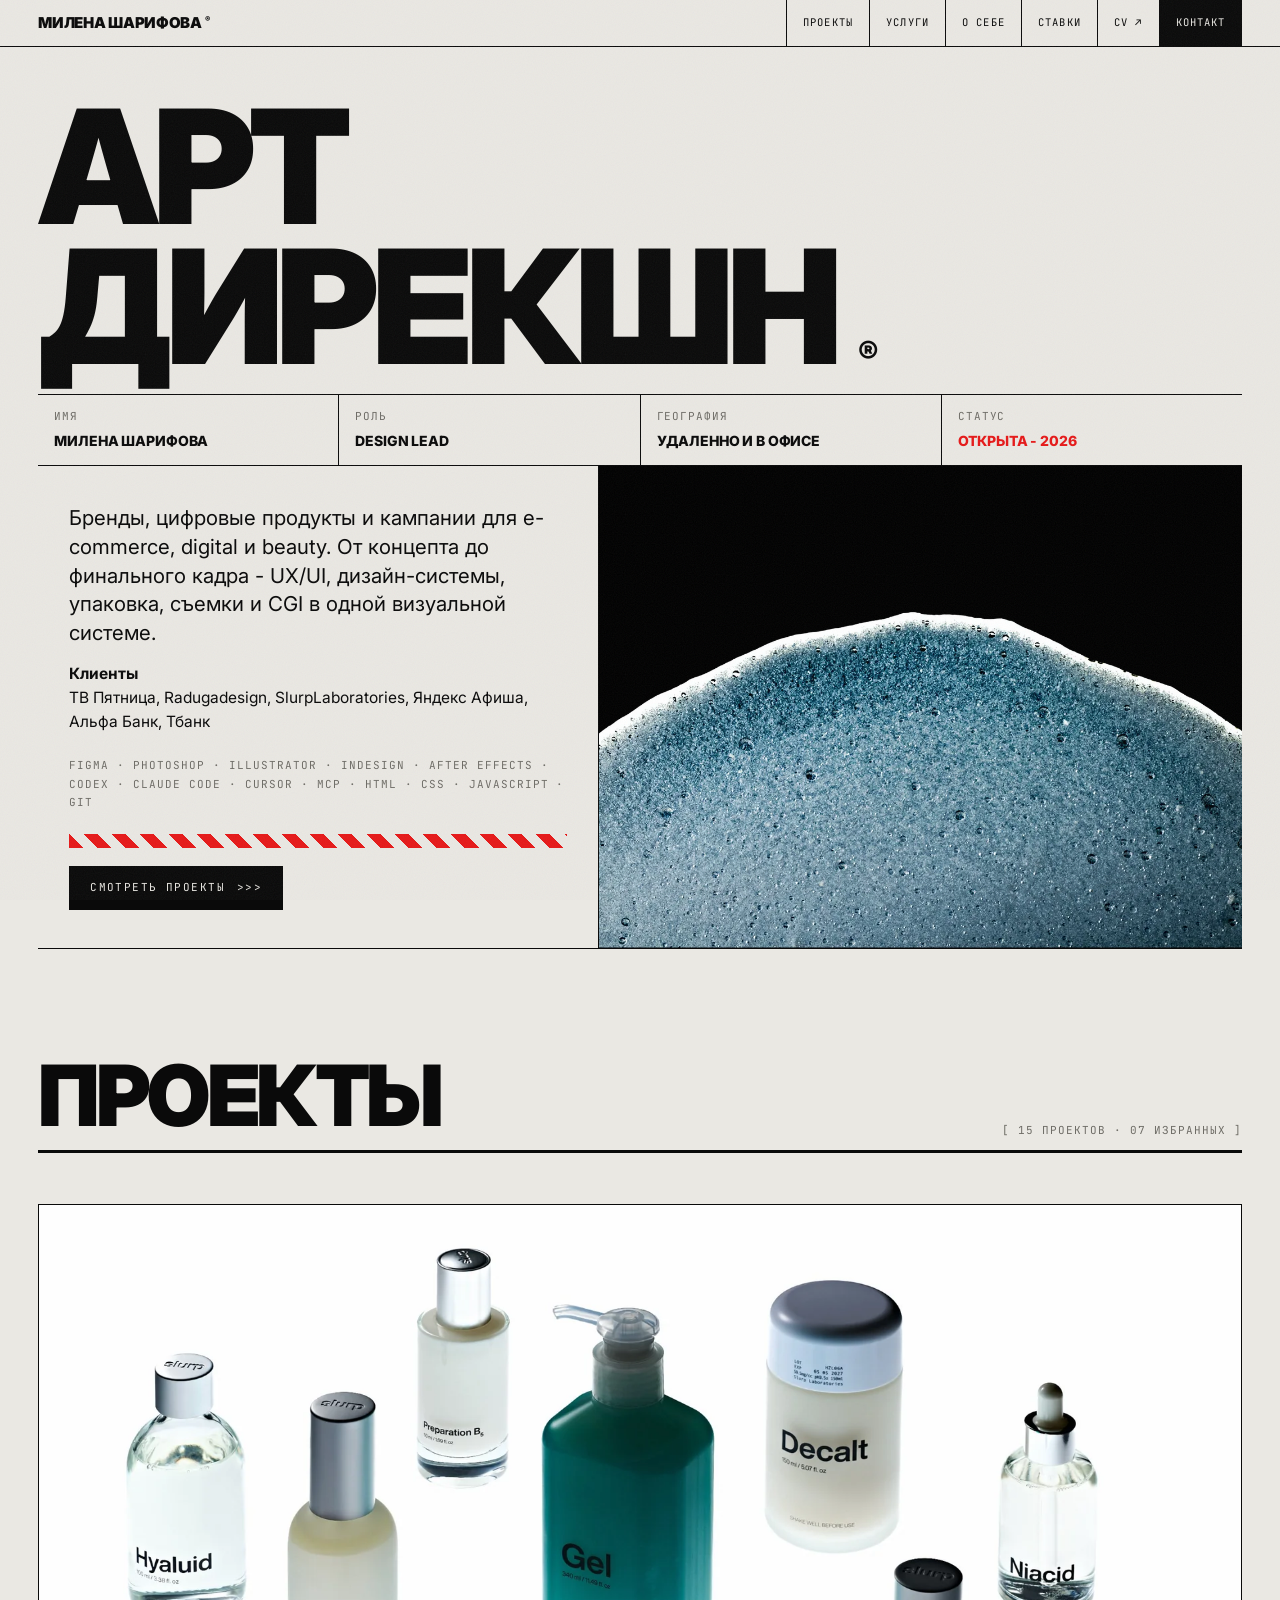
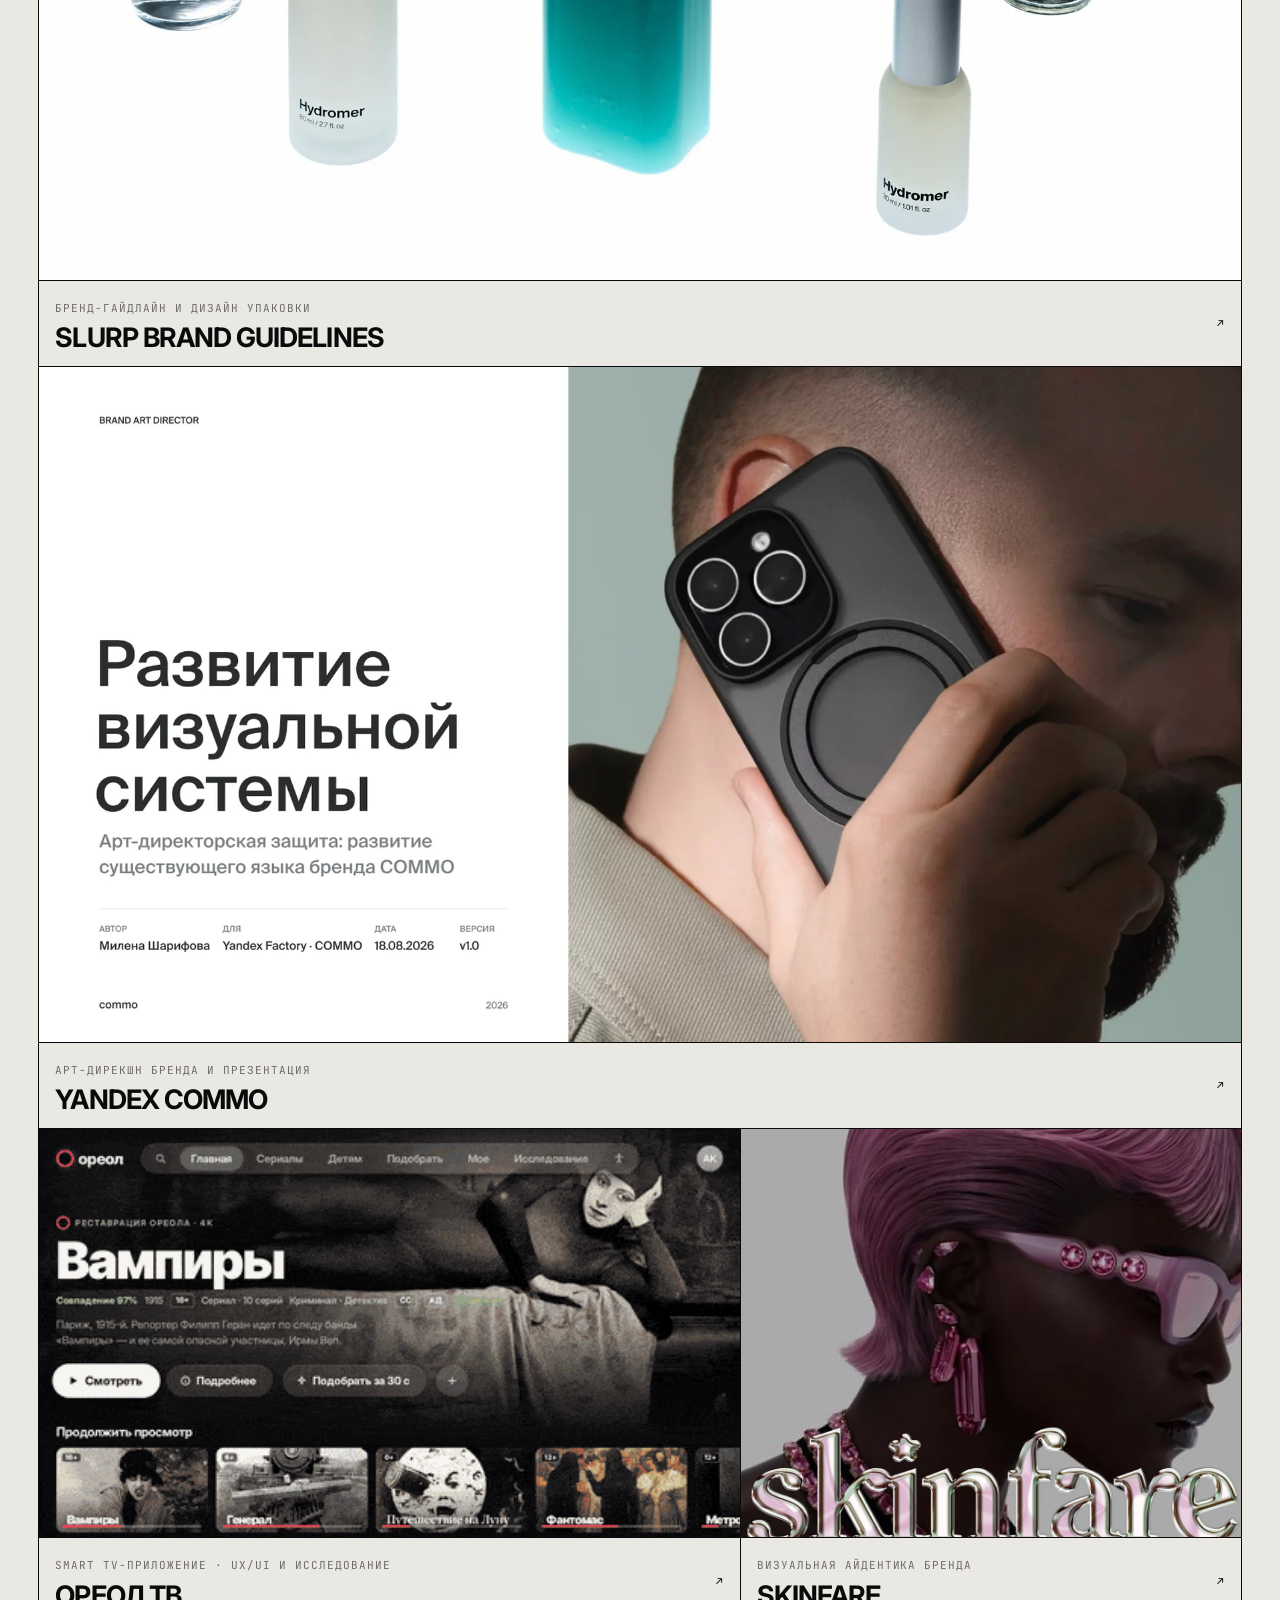
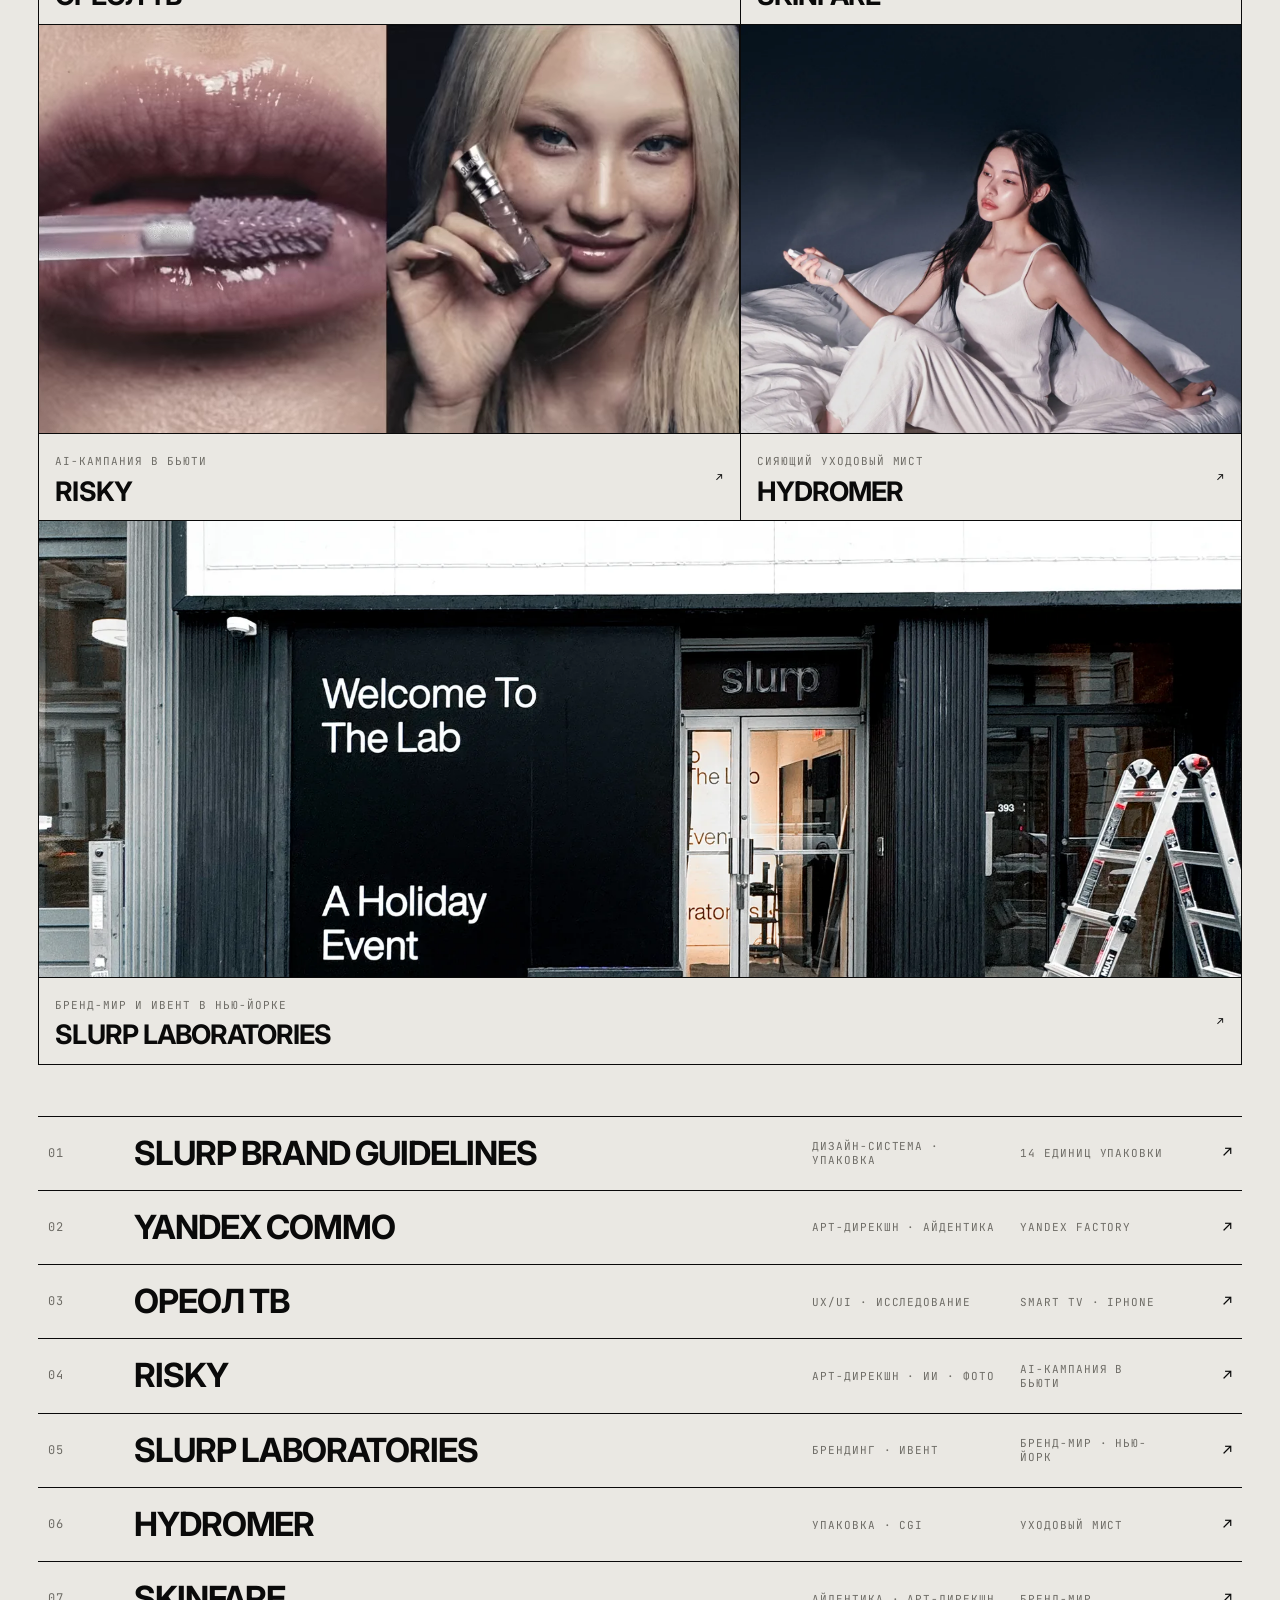
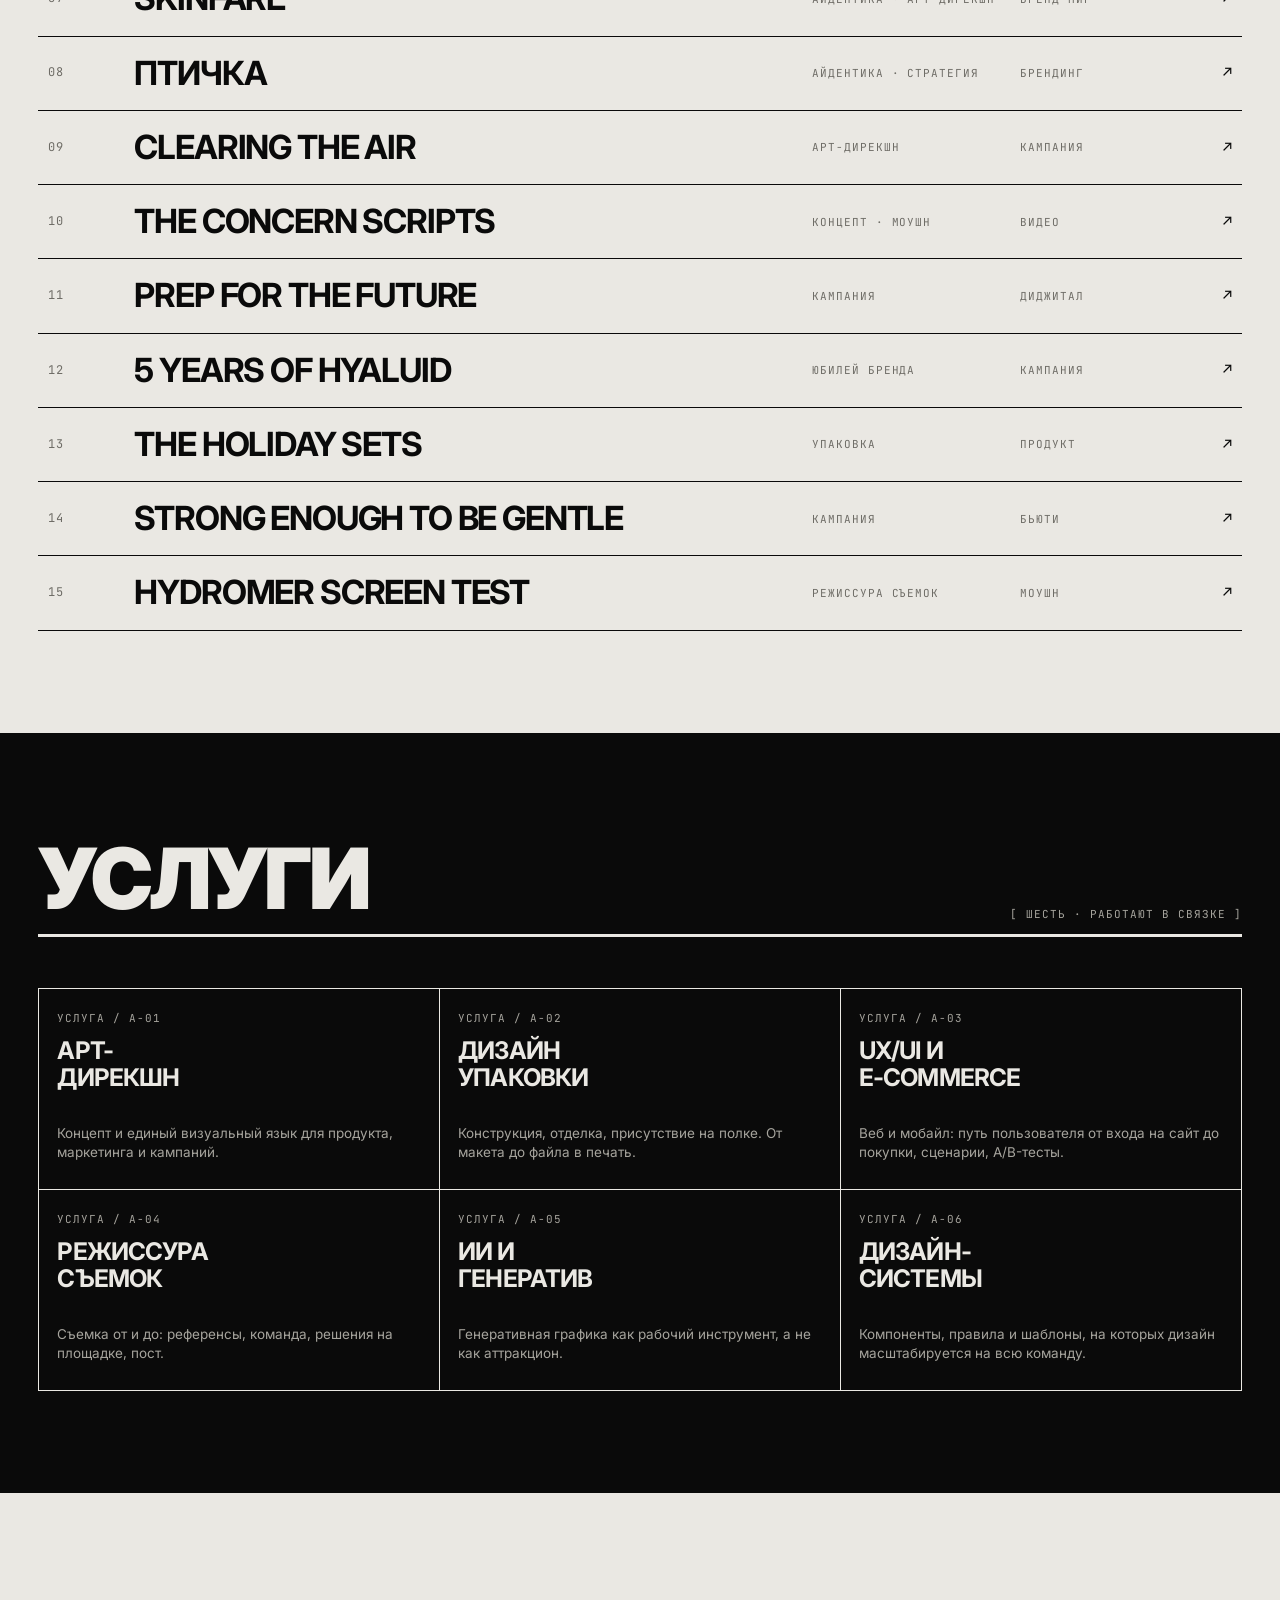
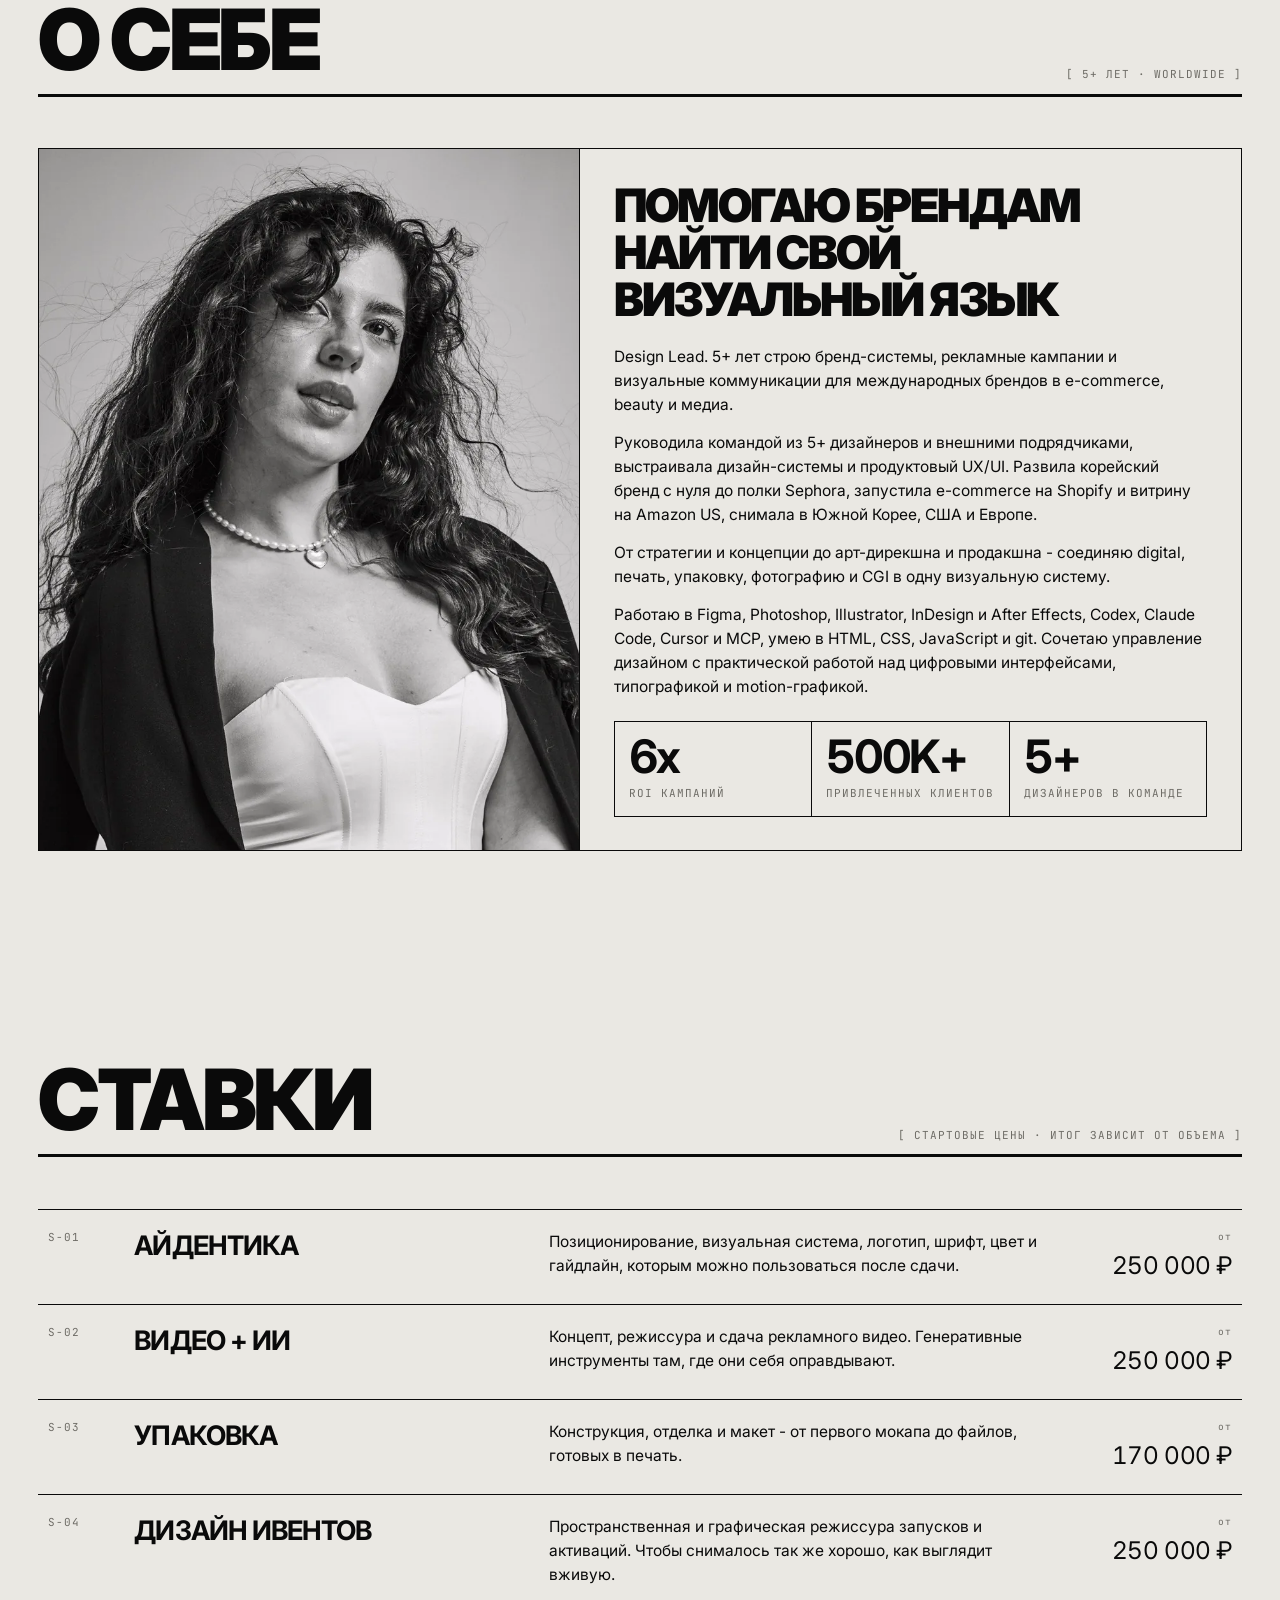
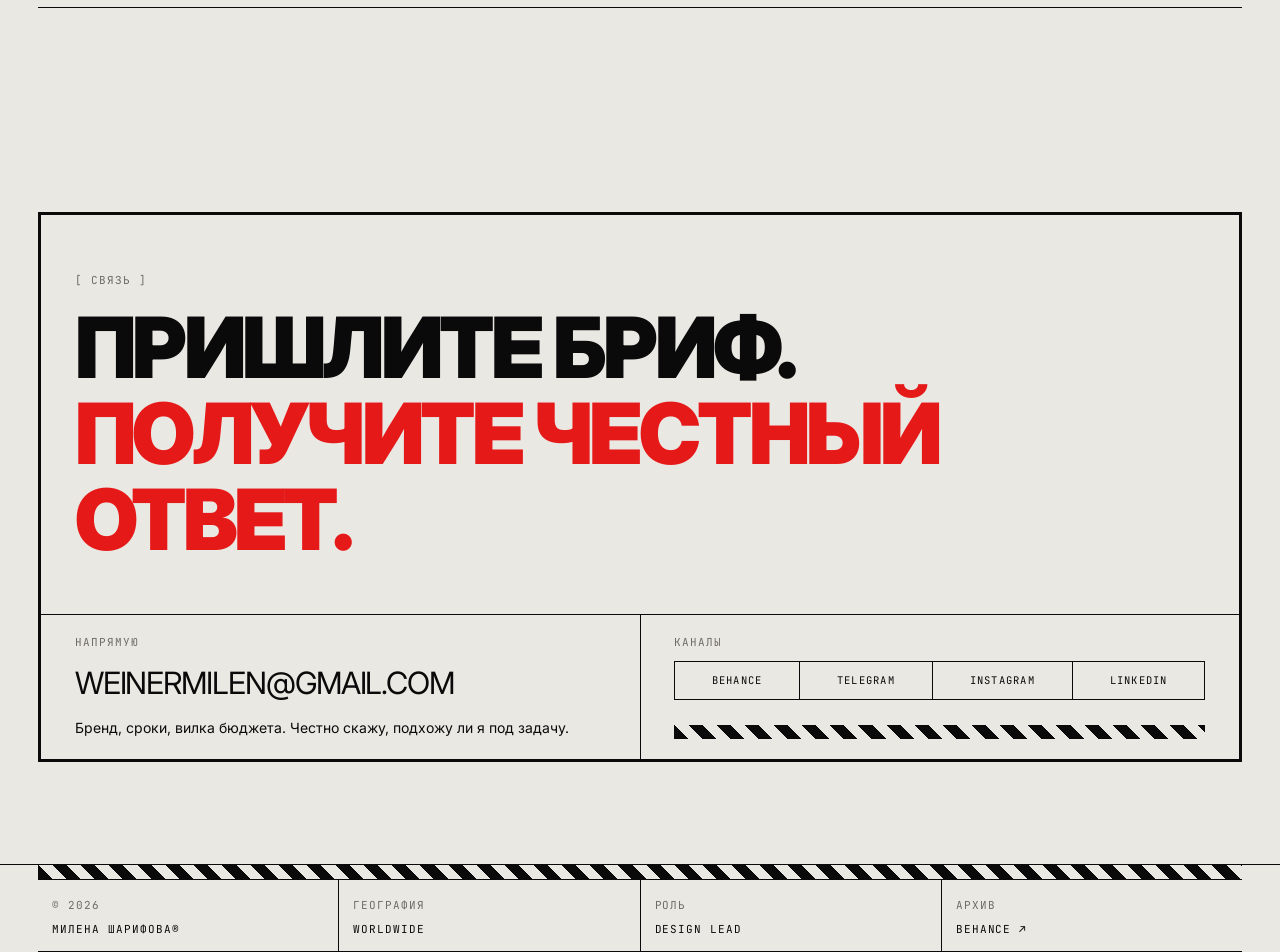
==== commit 272ac9df: "Add client list to portfolio introduction" ====
--- a/index.html
+++ b/index.html
@@ -120,11 +120,18 @@
 
     <div class="hero-body rv" data-d="1">
       <div class="hero-statement">
-        <p class="copy" style="font-size: clamp(17px, 1.6vw, 22px); line-height: 1.4;">
-          Бренды, цифровые продукты и кампании для e-commerce, digital и beauty.
-          От концепта до финального кадра - UX/UI, дизайн-системы, упаковка,
-          съемки и CGI в одной визуальной системе.
-        </p>
+        <div>
+          <p class="copy" style="font-size: clamp(17px, 1.6vw, 22px); line-height: 1.4;">
+            Бренды, цифровые продукты и кампании для e-commerce, digital и beauty.
+            От концепта до финального кадра - UX/UI, дизайн-системы, упаковка,
+            съемки и CGI в одной визуальной системе.
+          </p>
+
+          <p class="copy">
+            <strong>Клиенты</strong><br>
+            ТВ Пятница, Radugadesign, SlurpLaboratories, Яндекс Афиша, Альфа Банк, Тбанк
+          </p>
+        </div>
 
         <p class="mono dim" style="line-height: 1.7;">
           Figma · Photoshop · Illustrator · InDesign · After Effects · Codex ·
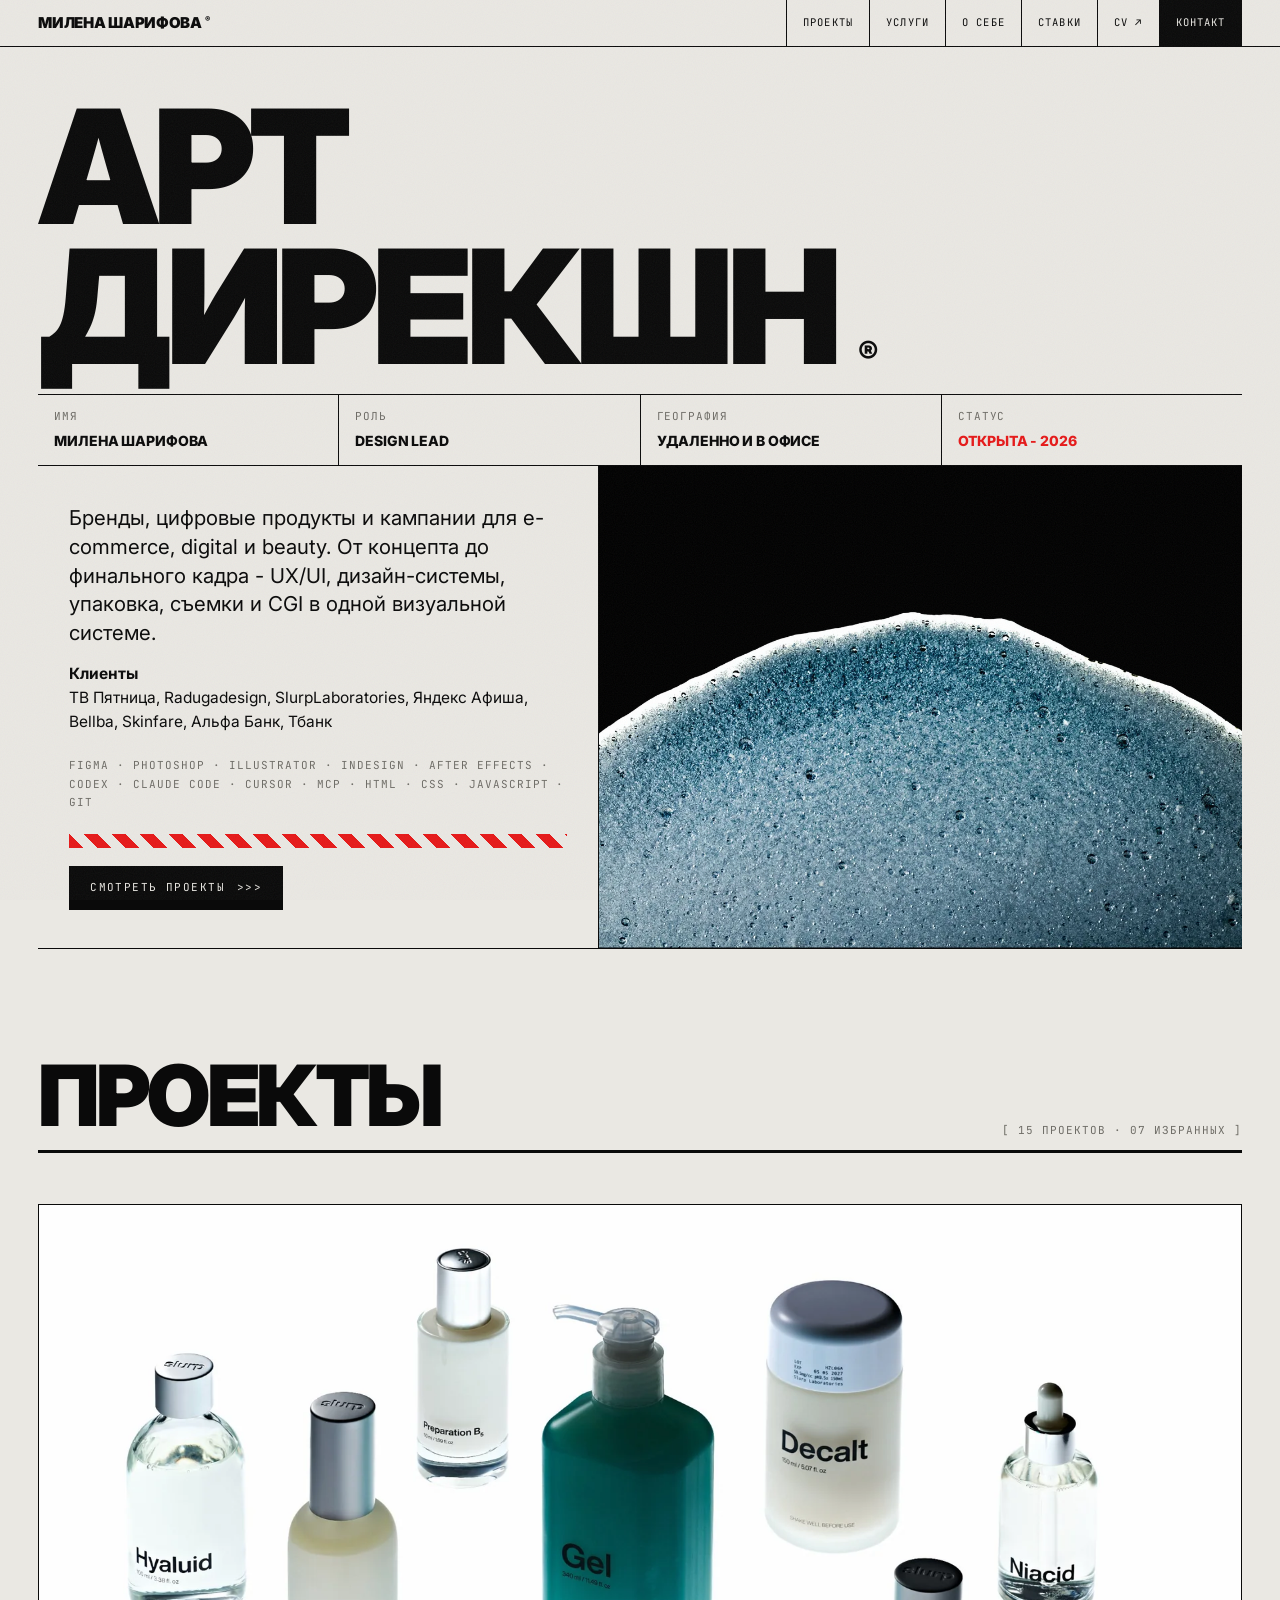
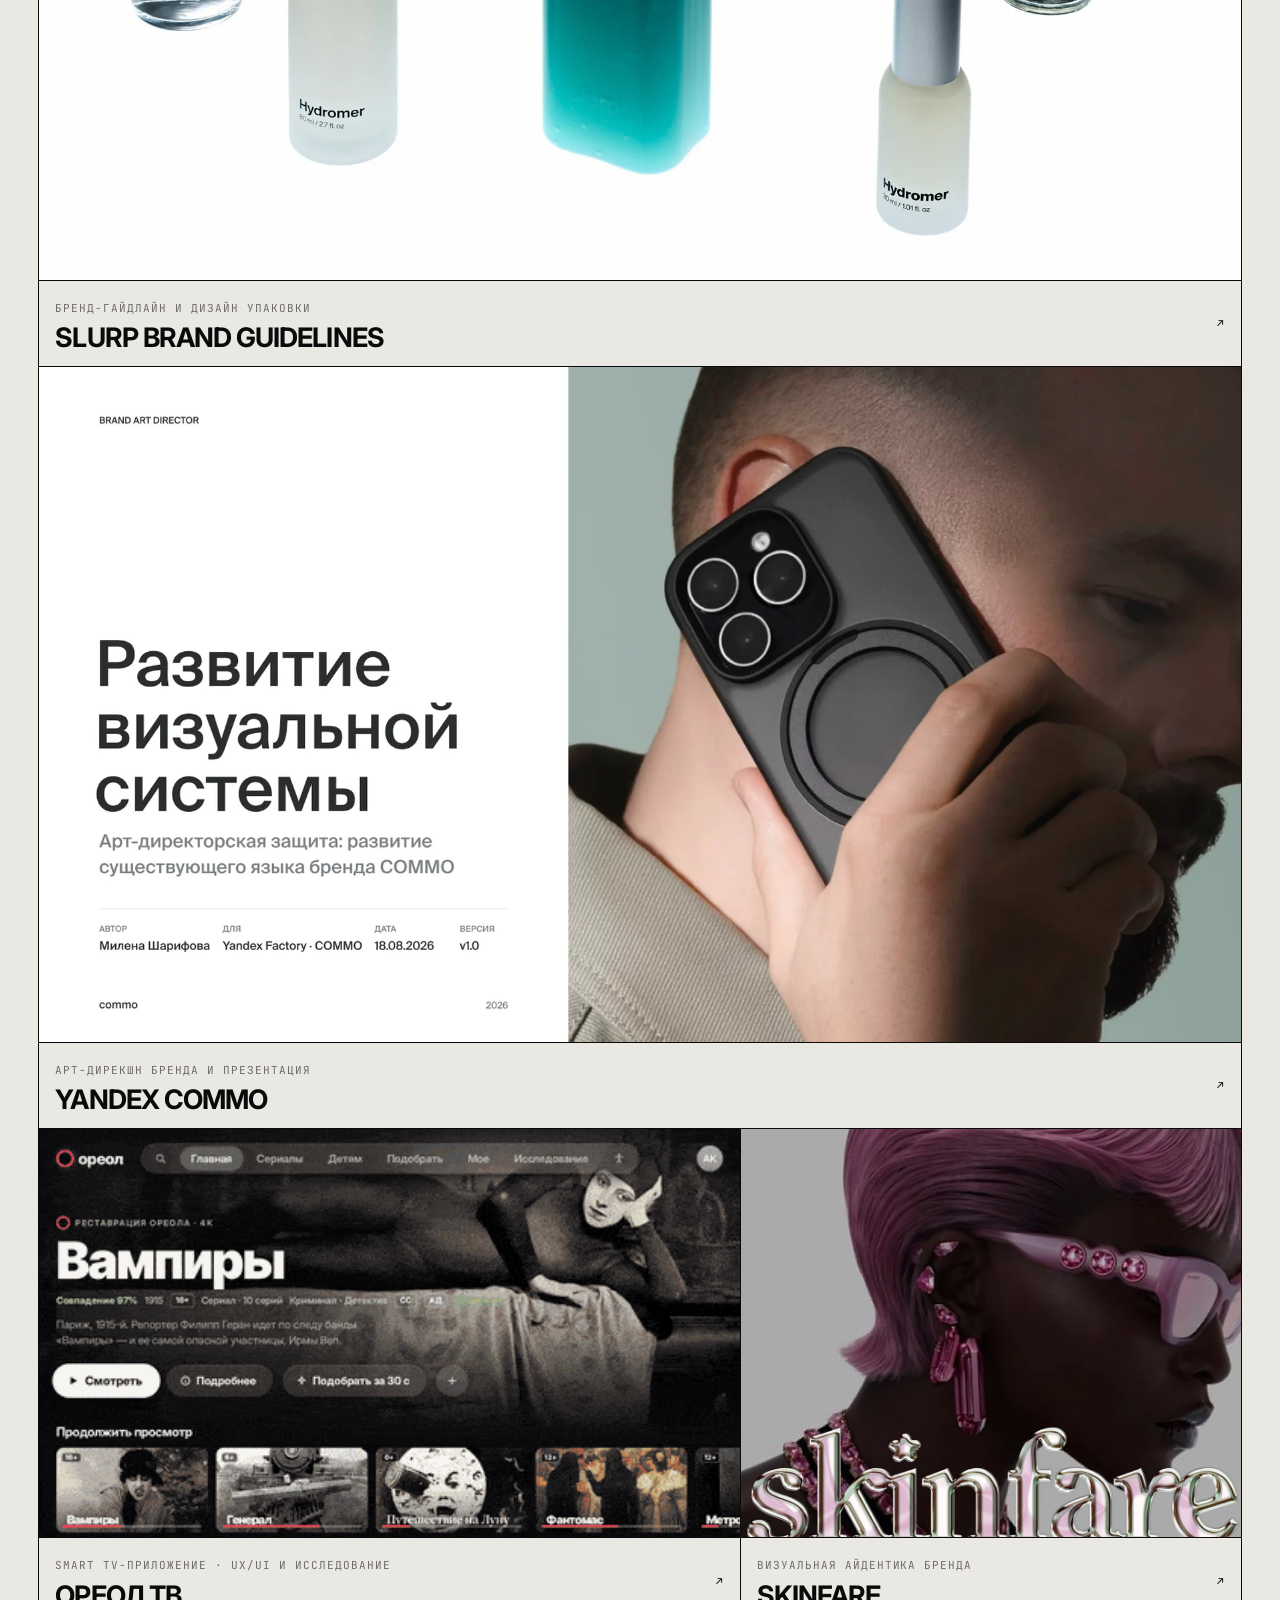
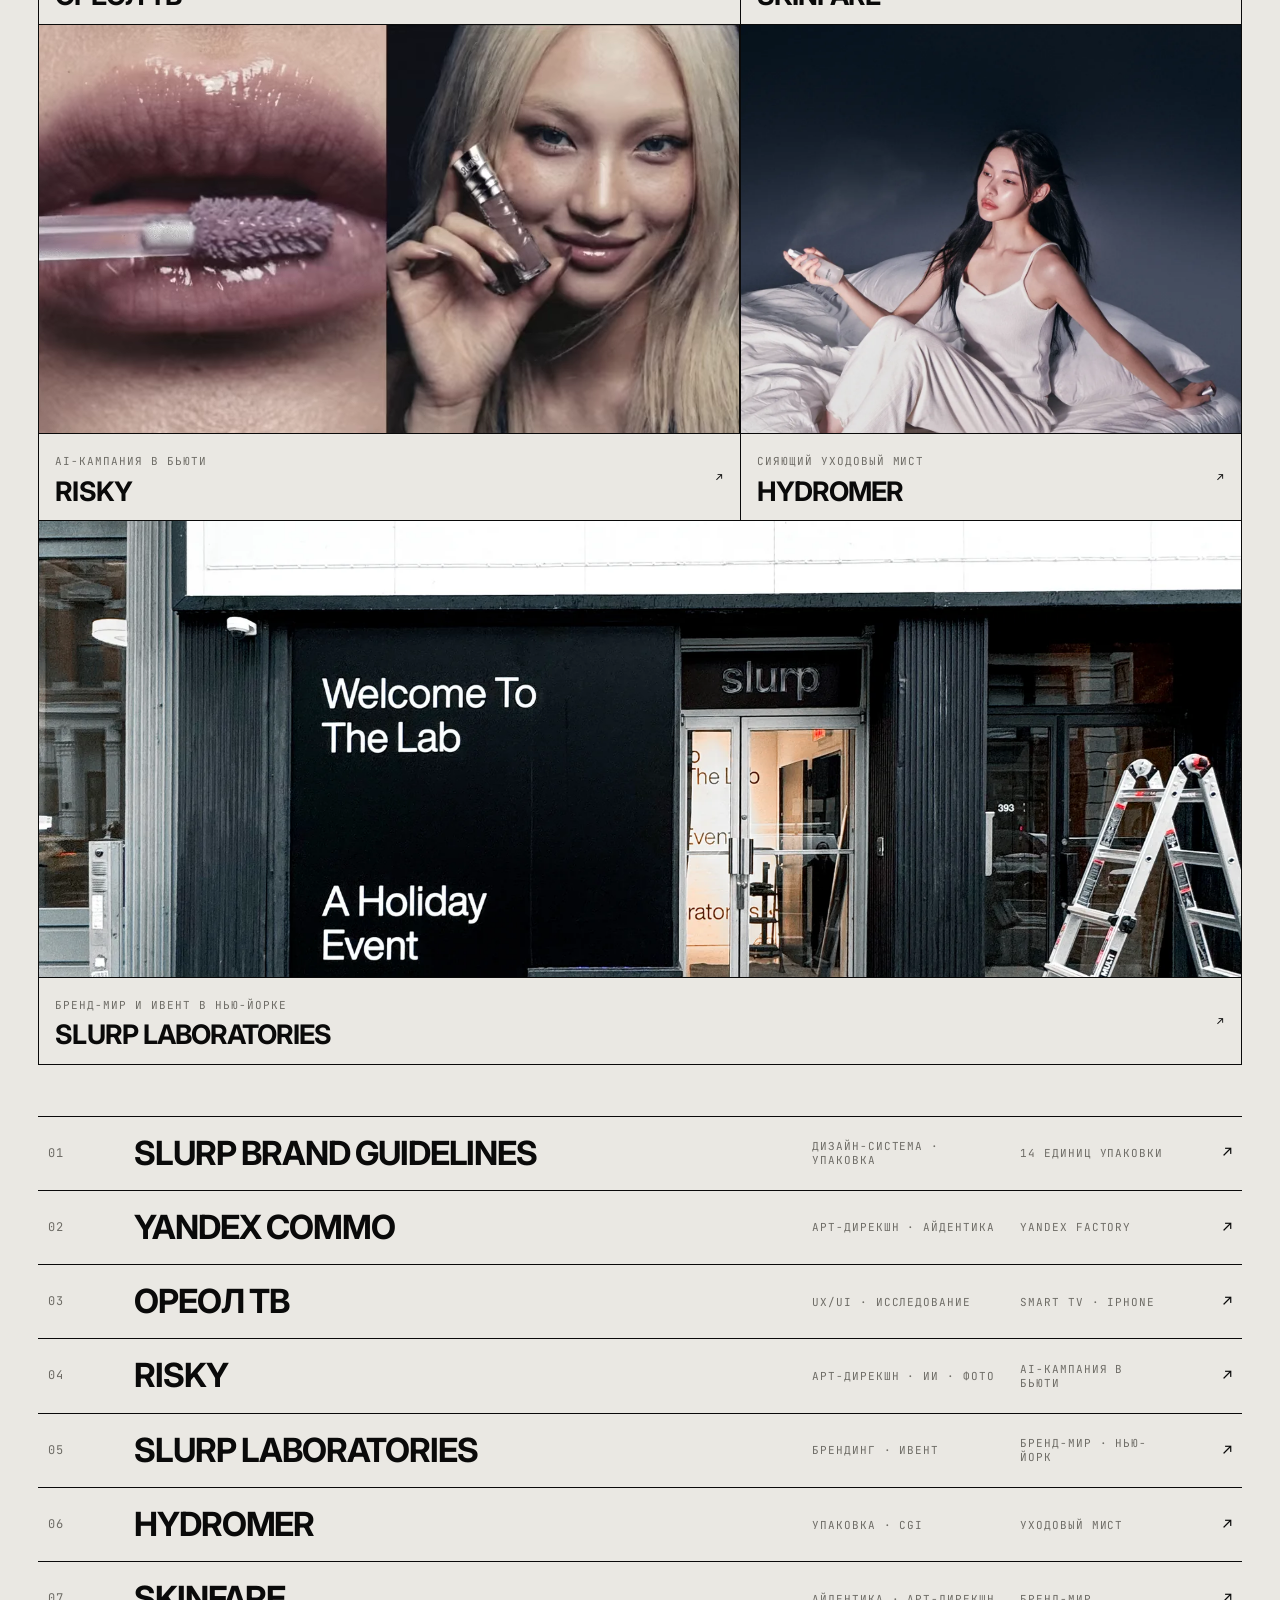
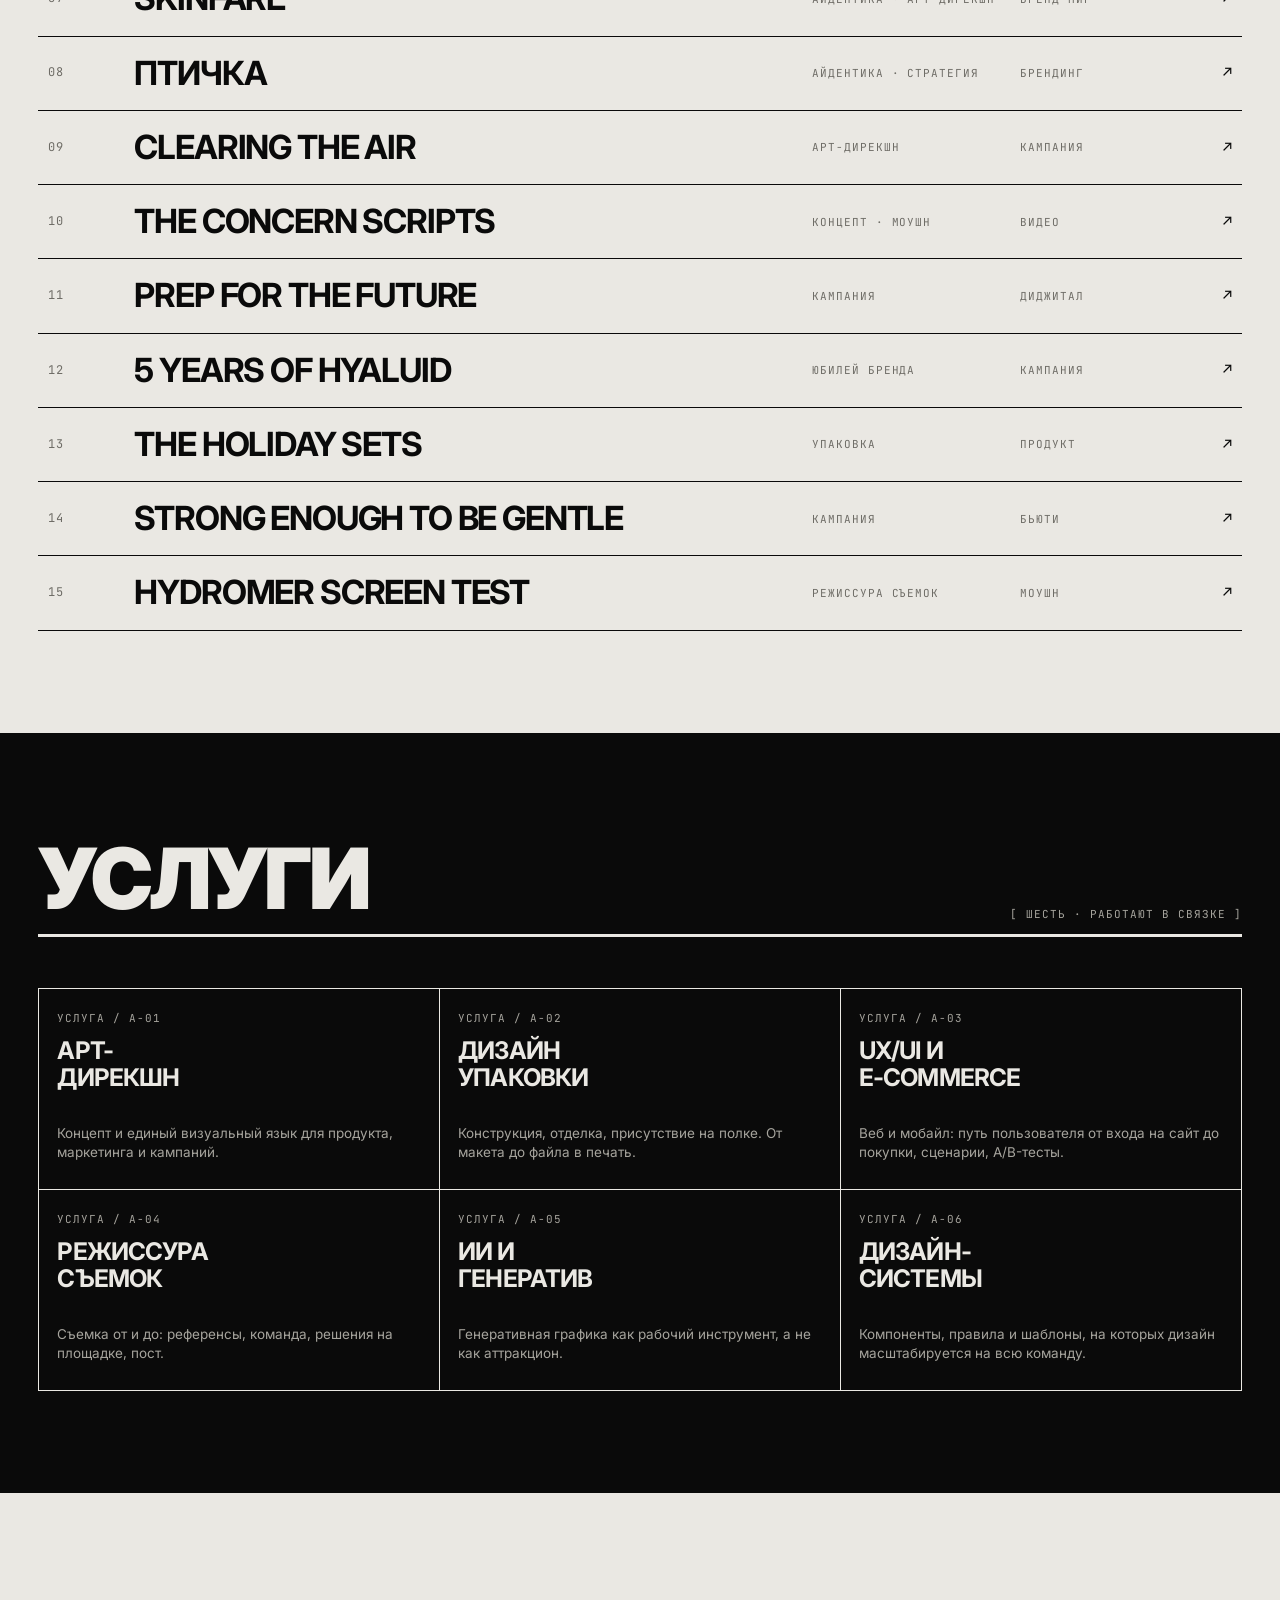
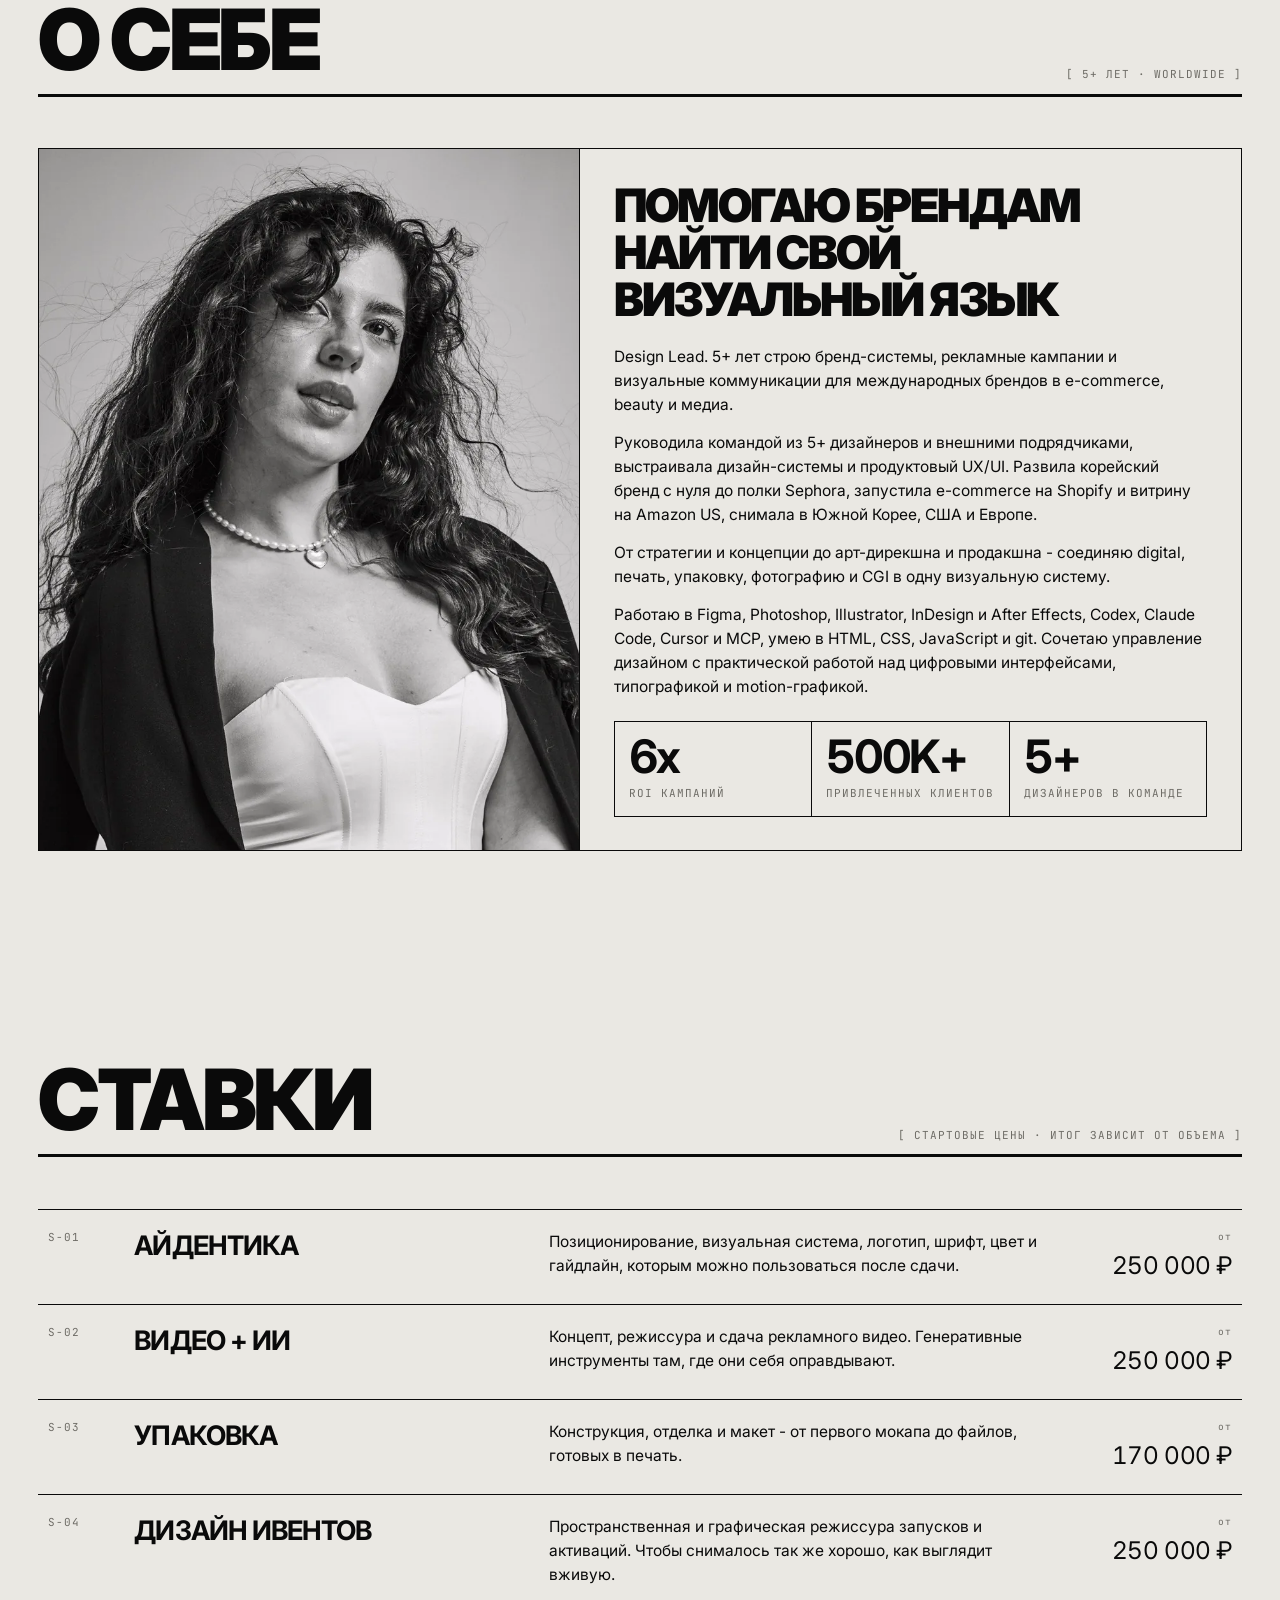
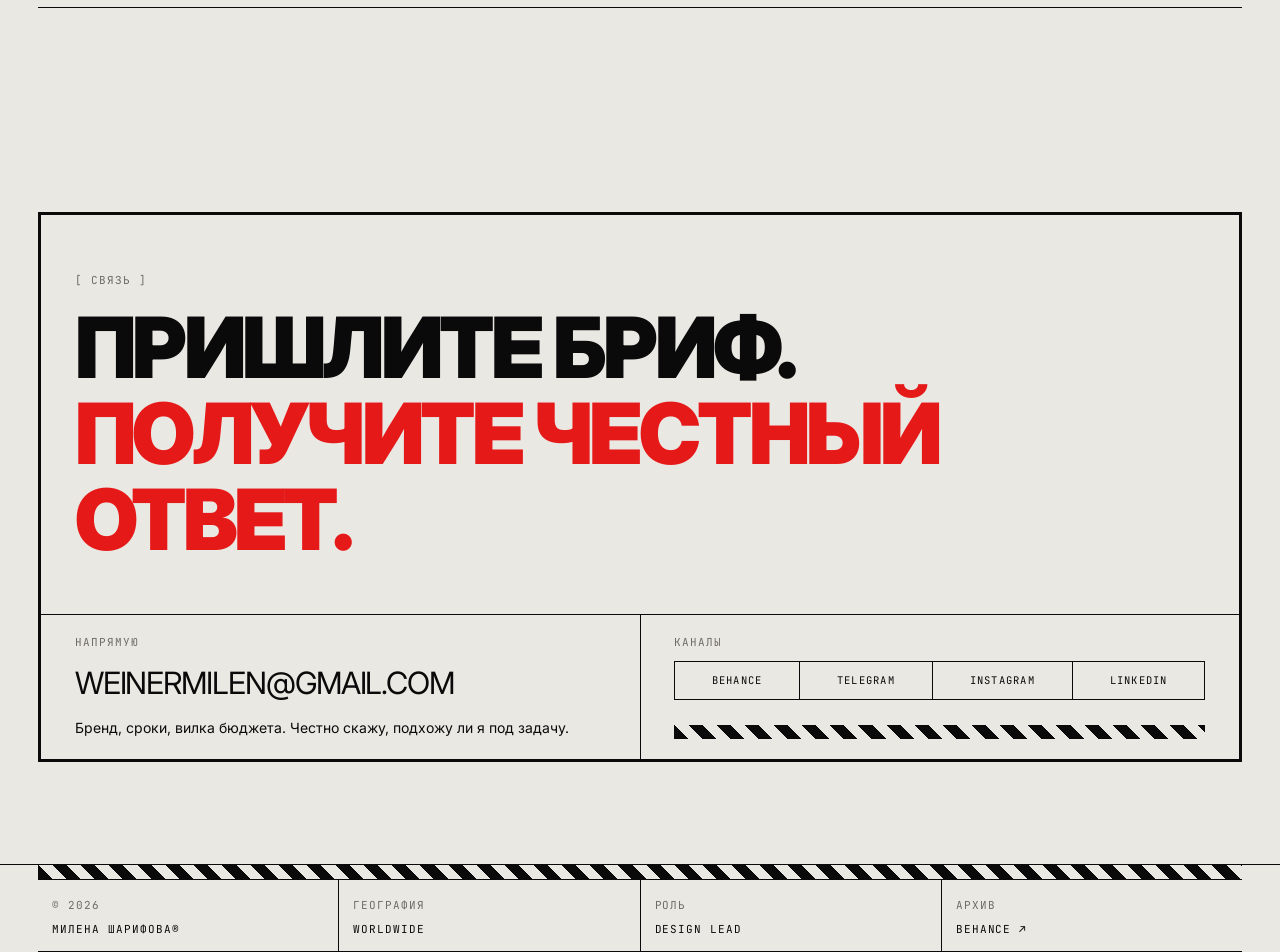
==== commit d481f780: "Add Bellba and Skinfare to client list" ====
--- a/index.html
+++ b/index.html
@@ -129,7 +129,7 @@
 
           <p class="copy">
             <strong>Клиенты</strong><br>
-            ТВ Пятница, Radugadesign, SlurpLaboratories, Яндекс Афиша, Альфа Банк, Тбанк
+            ТВ Пятница, Radugadesign, SlurpLaboratories, Яндекс Афиша, Bellba, Skinfare, Альфа Банк, Тбанк
           </p>
         </div>
 
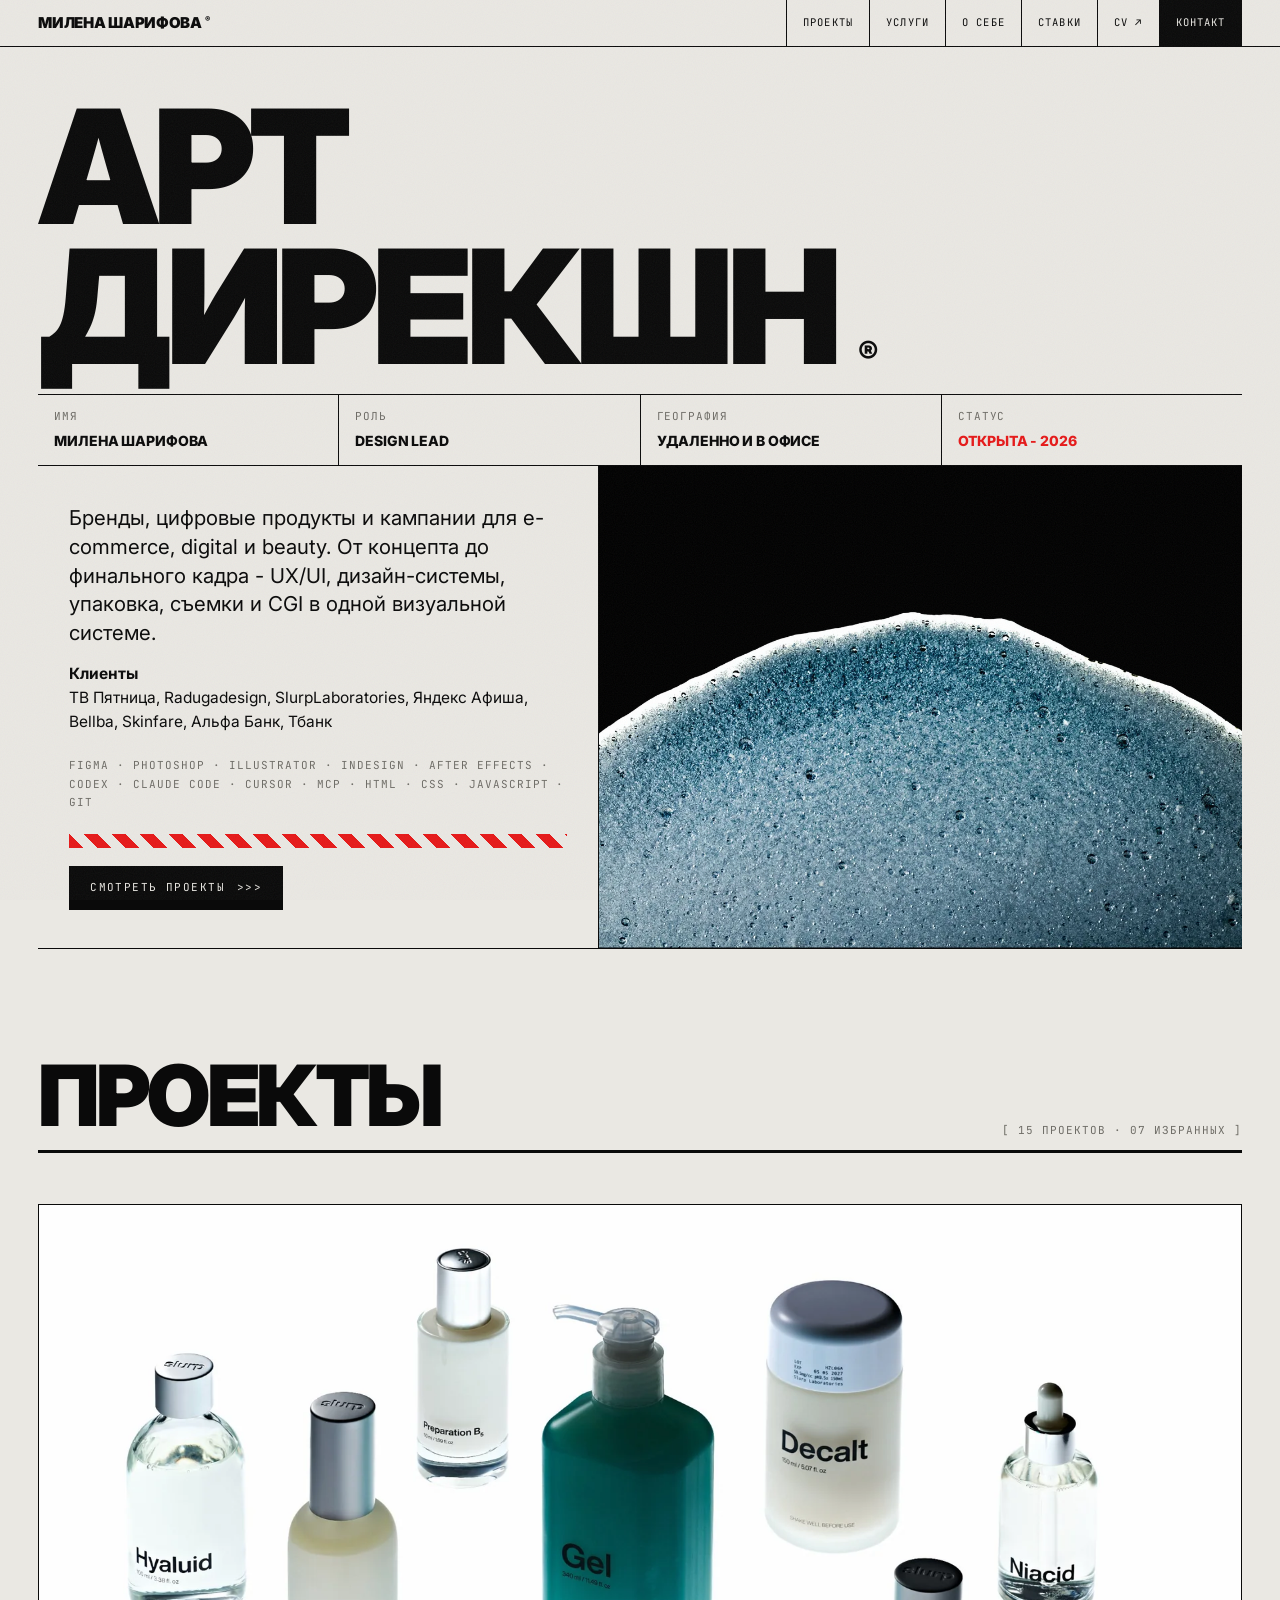
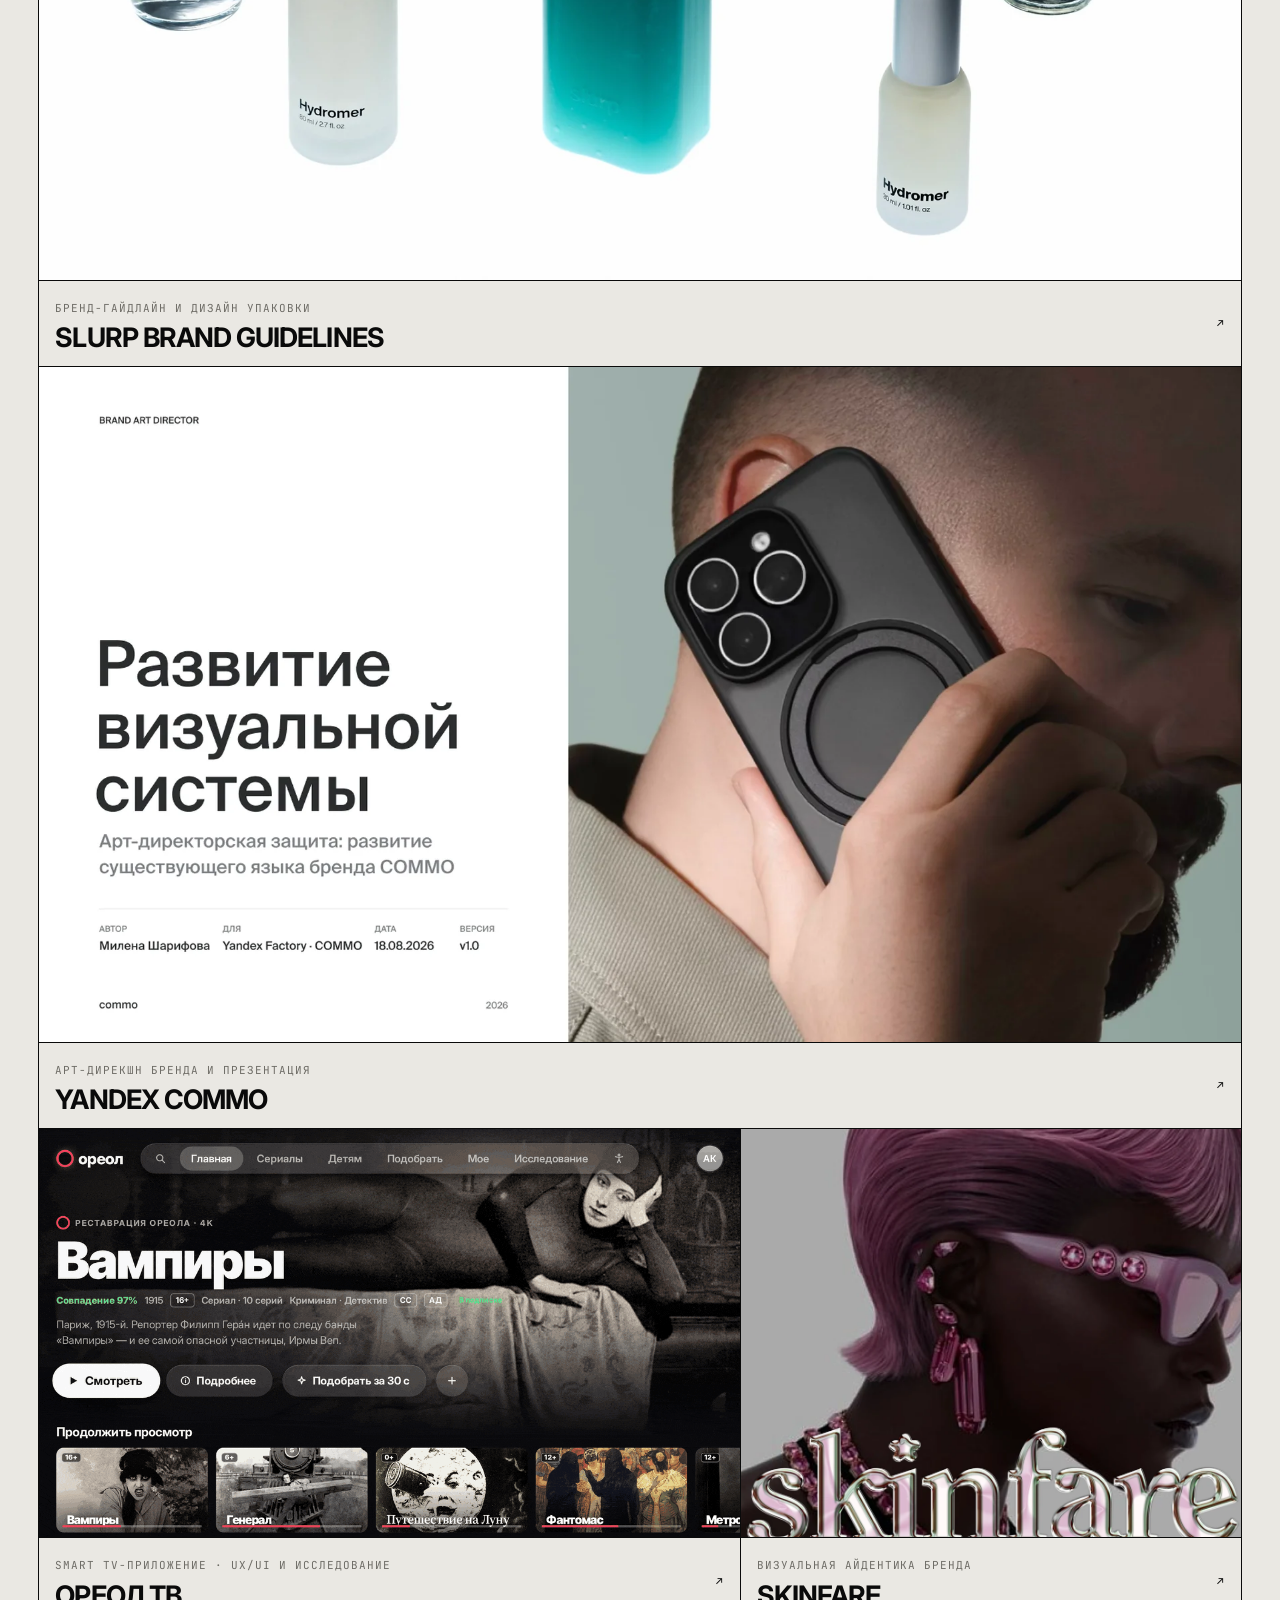
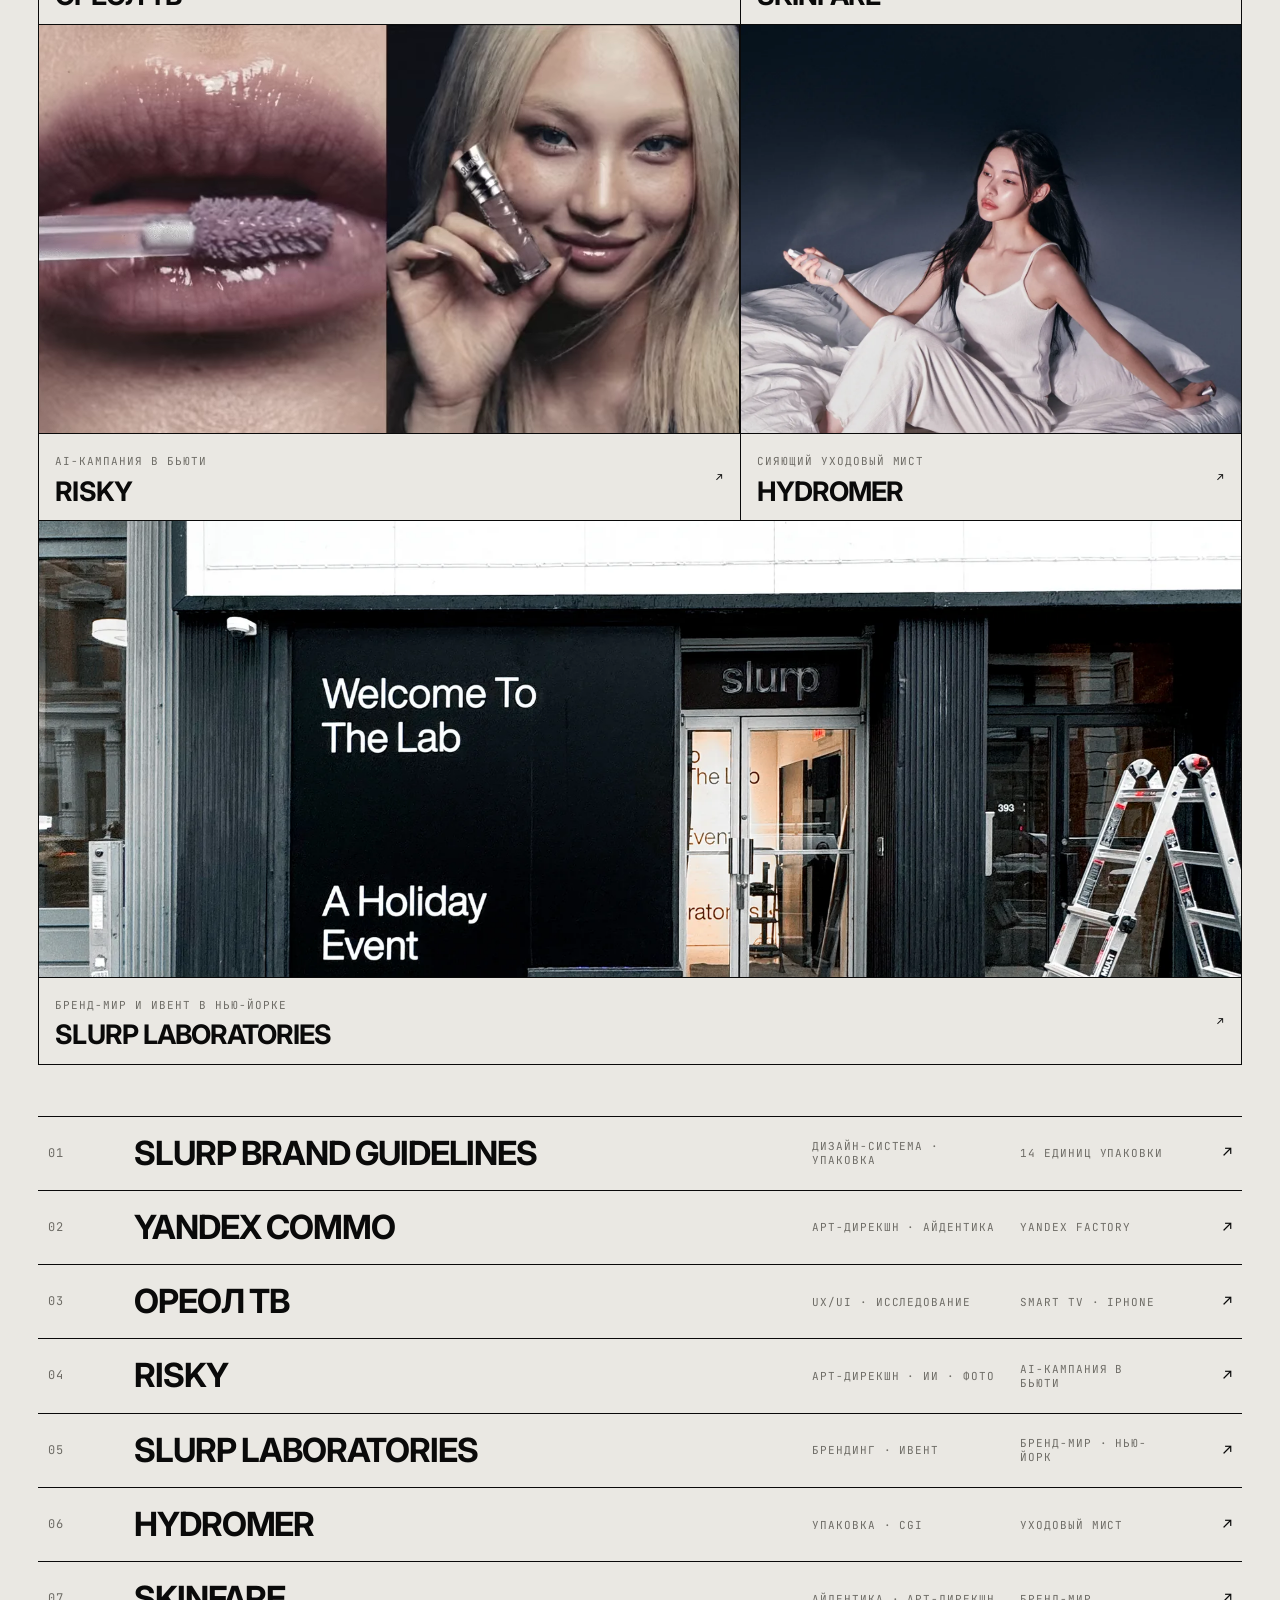
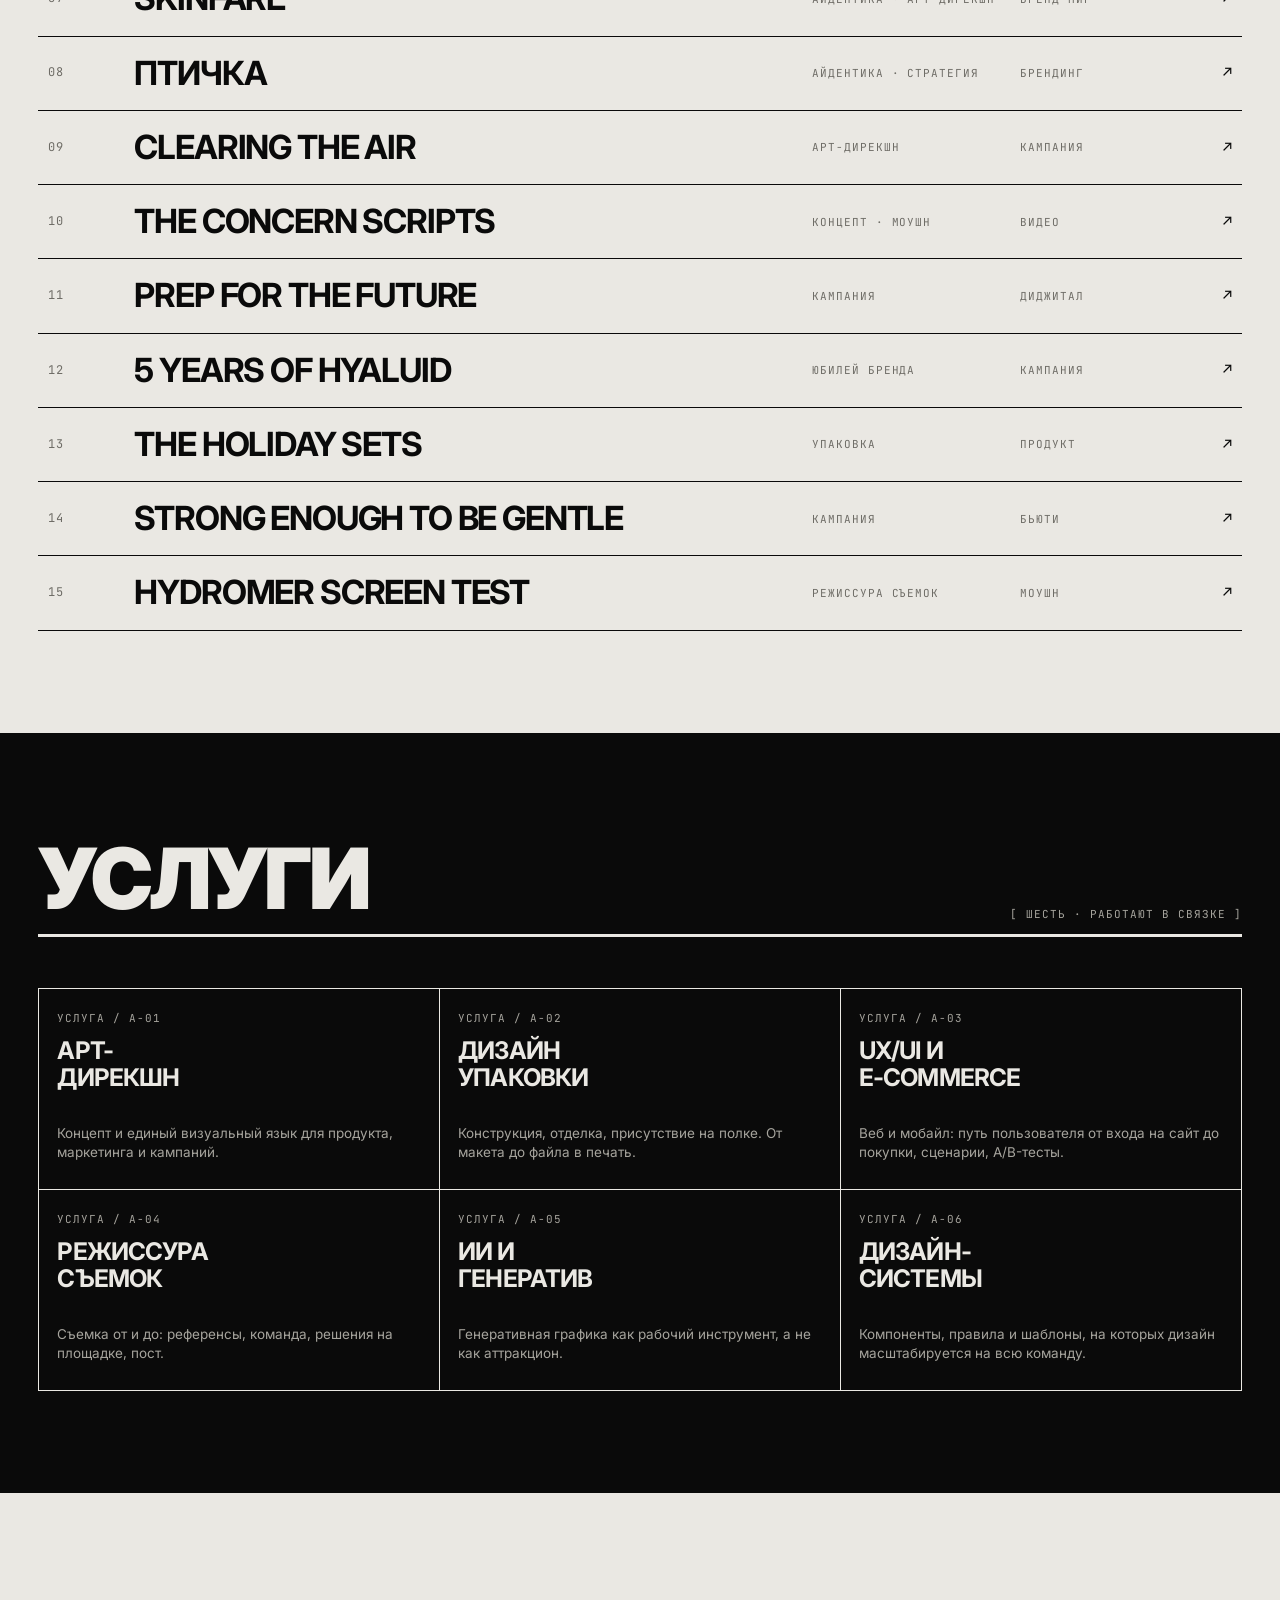
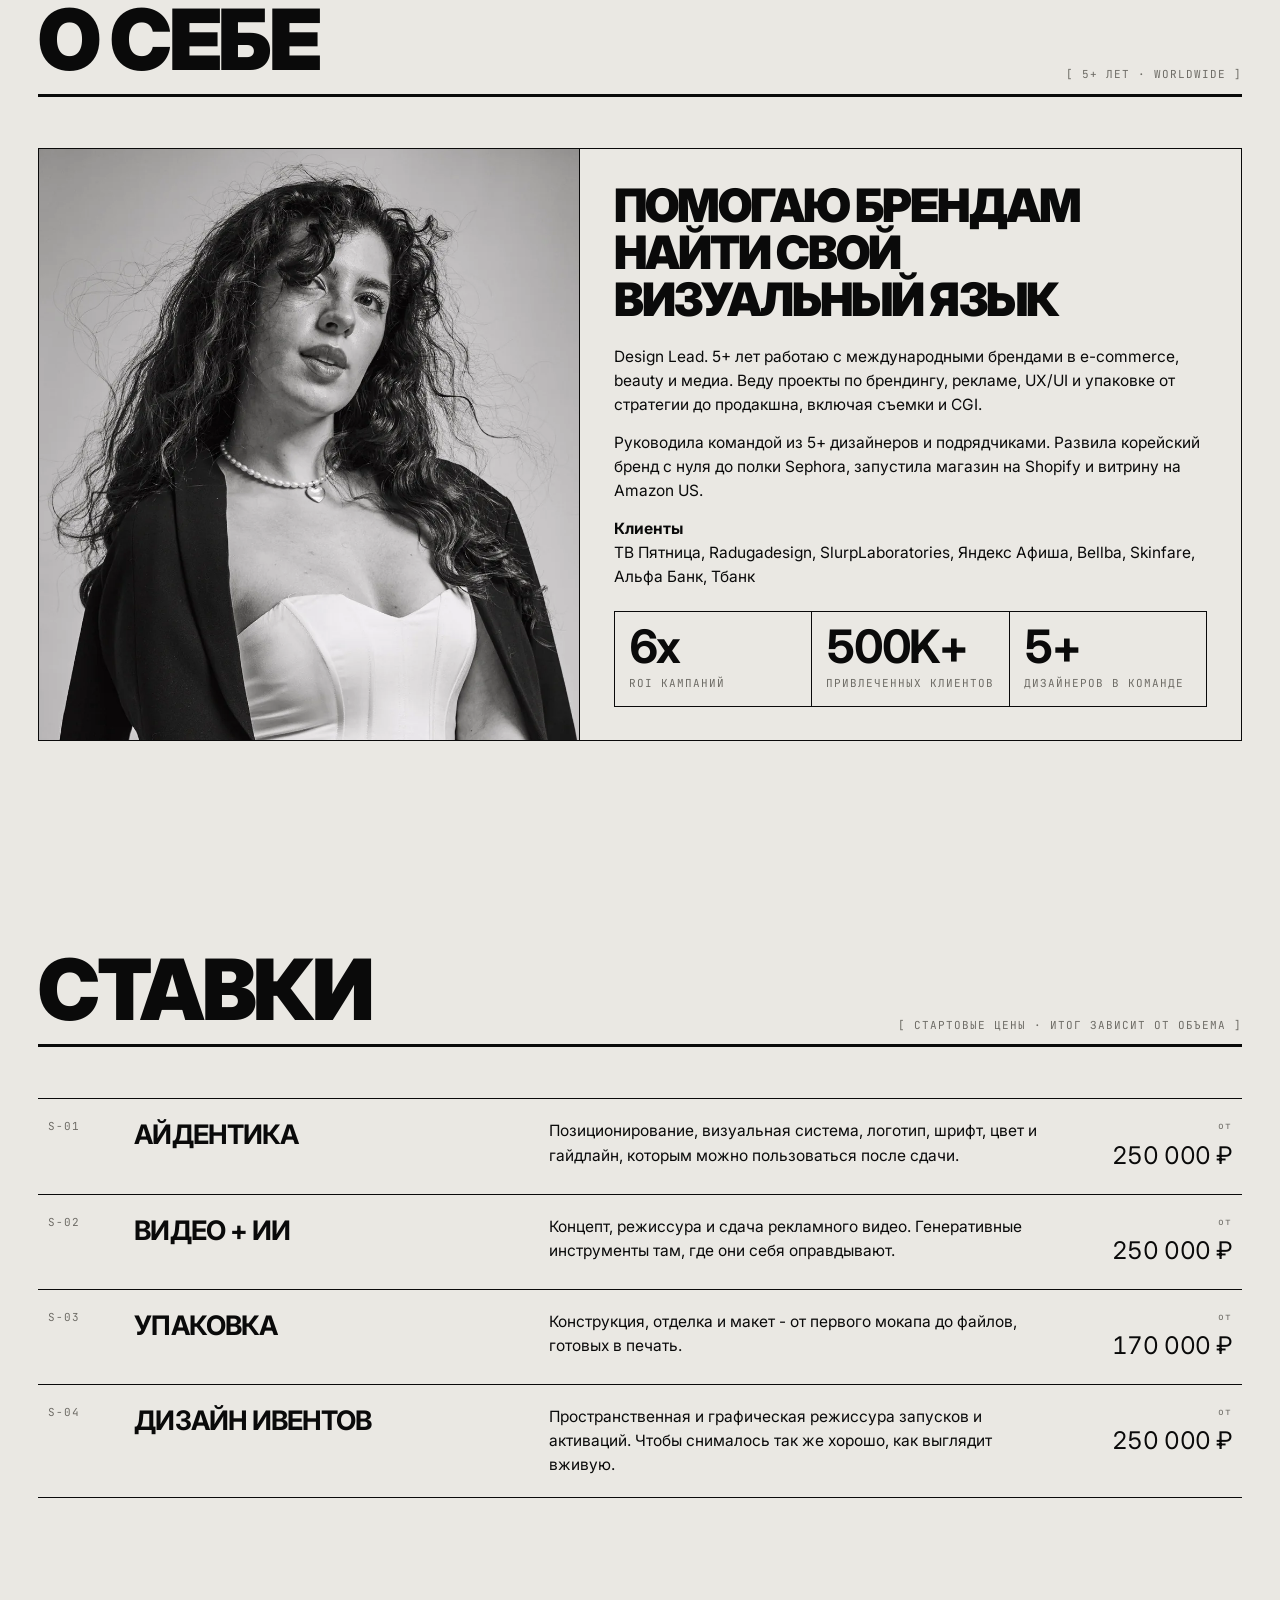
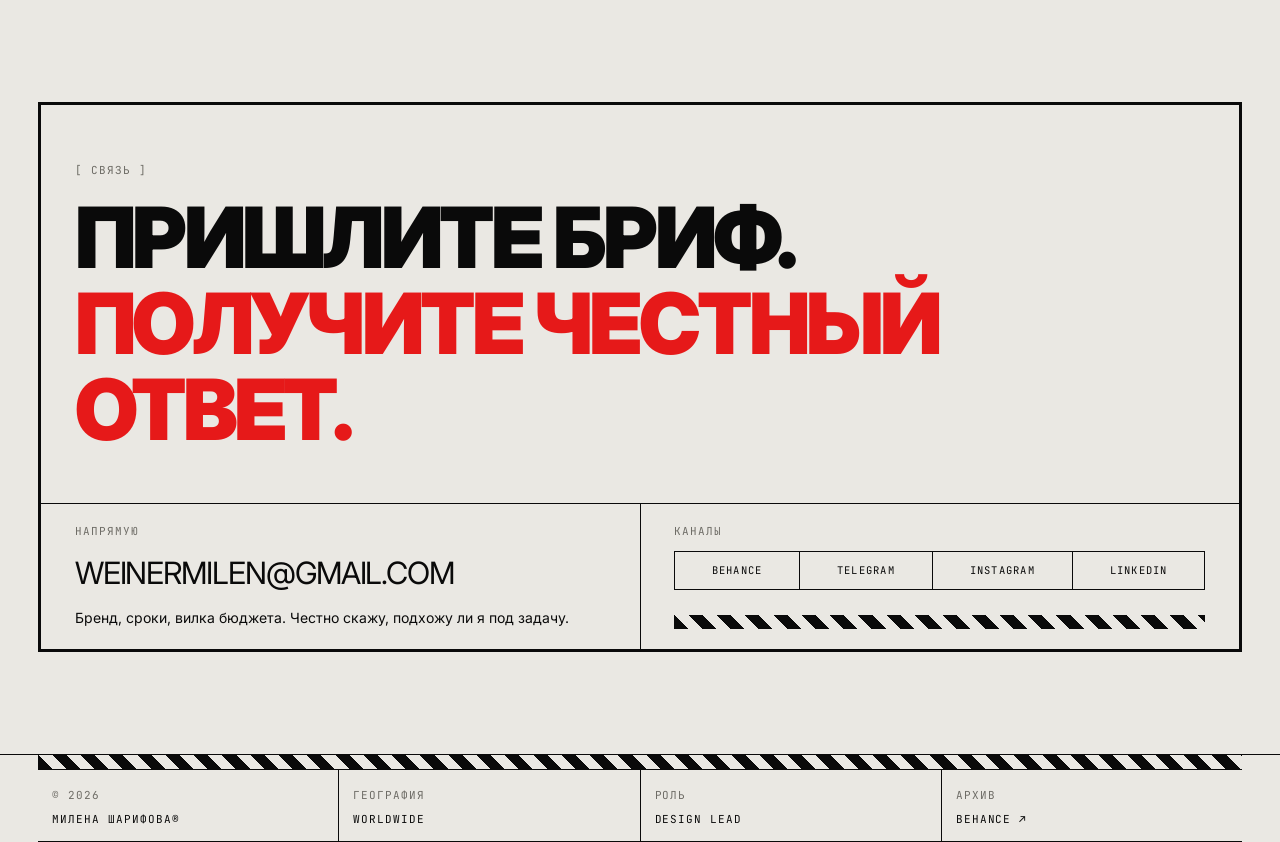
==== commit 8cb5aaee: "Shorten About section and add clients" ====
--- a/index.html
+++ b/index.html
@@ -431,24 +431,17 @@
 
         <div>
           <p class="copy">
-            Design Lead. 5+ лет строю бренд-системы, рекламные кампании
-            и визуальные коммуникации для международных брендов в e-commerce, beauty и медиа.
+            Design Lead. 5+ лет работаю с международными брендами в e-commerce, beauty и медиа.
+            Веду проекты по брендингу, рекламе, UX/UI и упаковке от стратегии до продакшна,
+            включая съемки и CGI.
           </p>
           <p class="copy">
-            Руководила командой из 5+ дизайнеров и внешними подрядчиками, выстраивала
-            дизайн-системы и продуктовый UX/UI. Развила корейский бренд с нуля до полки
-            Sephora, запустила e-commerce на Shopify и витрину на Amazon US, снимала
-            в Южной Корее, США и Европе.
+            Руководила командой из 5+ дизайнеров и подрядчиками. Развила корейский бренд с нуля
+            до полки Sephora, запустила магазин на Shopify и витрину на Amazon US.
           </p>
           <p class="copy">
-            От стратегии и концепции до арт-дирекшна и продакшна - соединяю digital,
-            печать, упаковку, фотографию и CGI в одну визуальную систему.
-          </p>
-          <p class="copy">
-            Работаю в Figma, Photoshop, Illustrator, InDesign и After Effects, Codex,
-            Claude Code, Cursor и MCP, умею в HTML, CSS, JavaScript и git. Сочетаю
-            управление дизайном с практической работой над цифровыми интерфейсами,
-            типографикой и motion-графикой.
+            <strong>Клиенты</strong><br>
+            ТВ Пятница, Radugadesign, SlurpLaboratories, Яндекс Афиша, Bellba, Skinfare, Альфа Банк, Тбанк
           </p>
         </div>
 
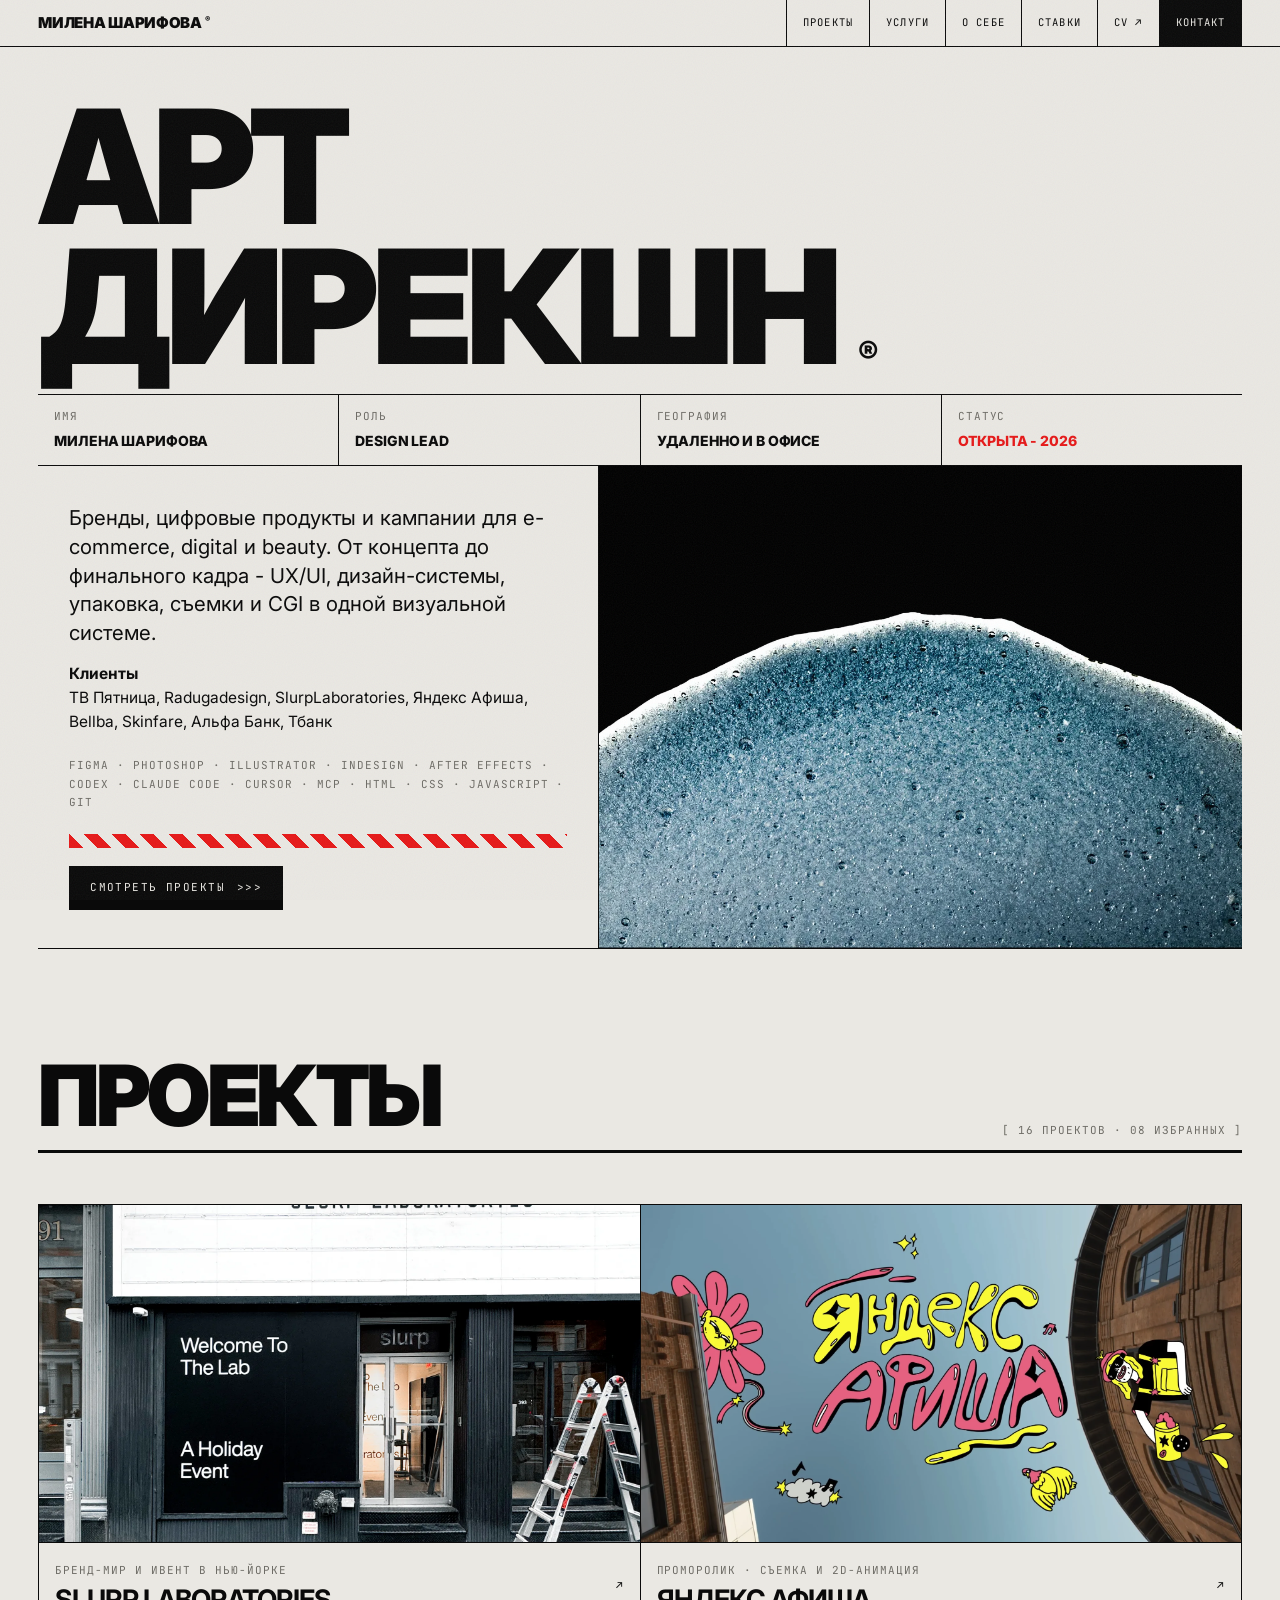
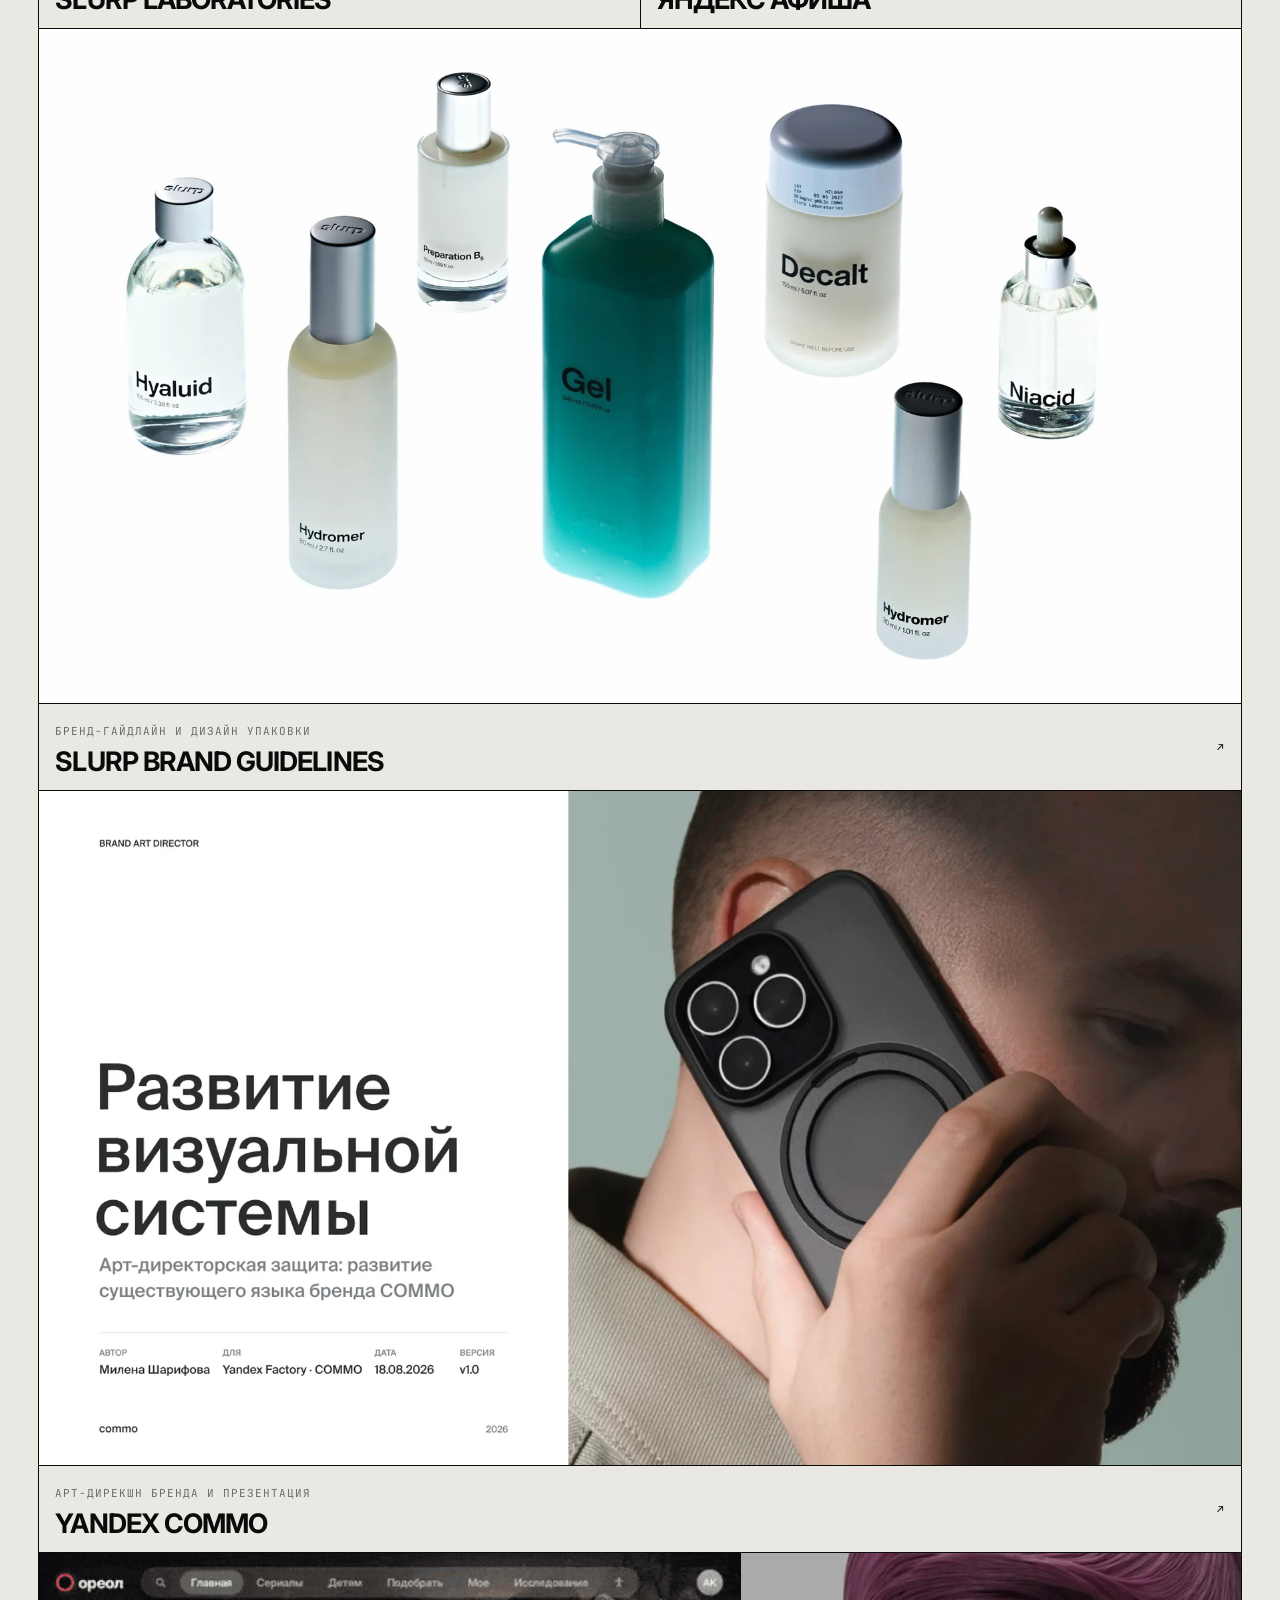
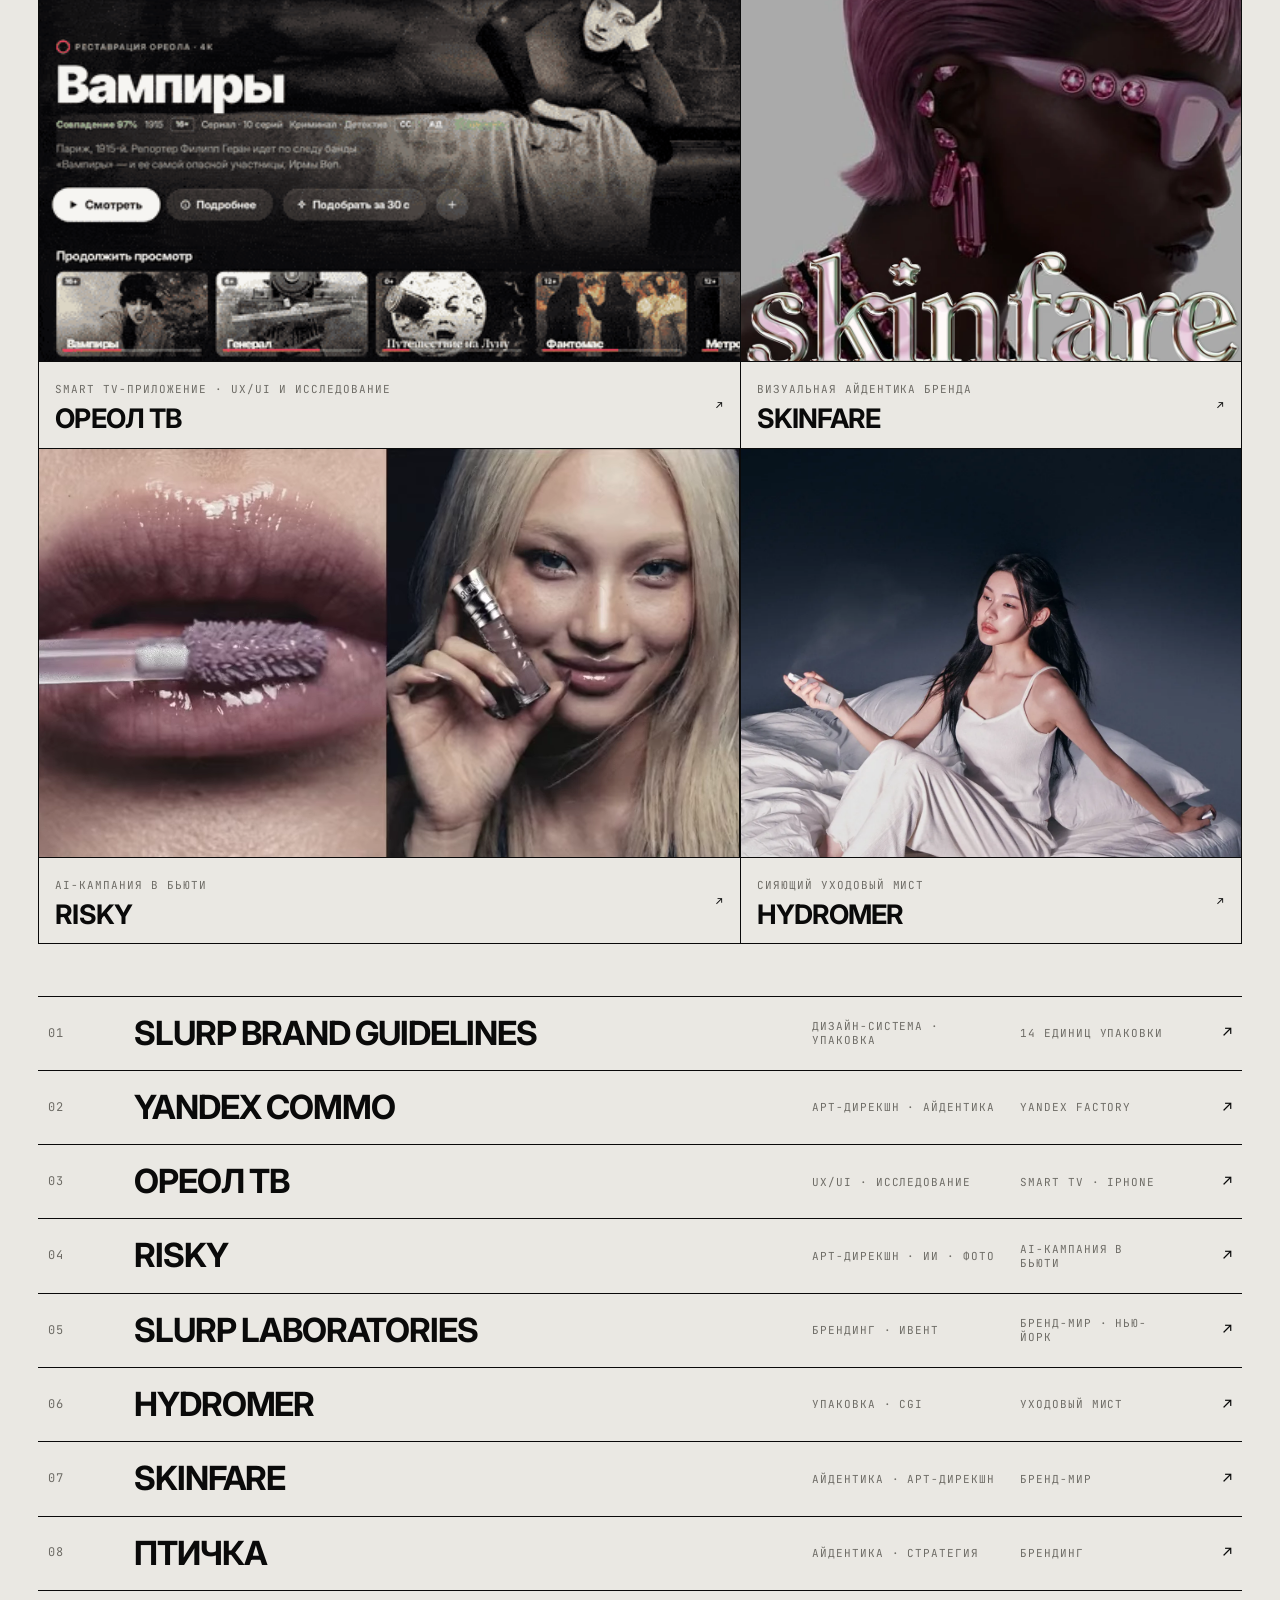
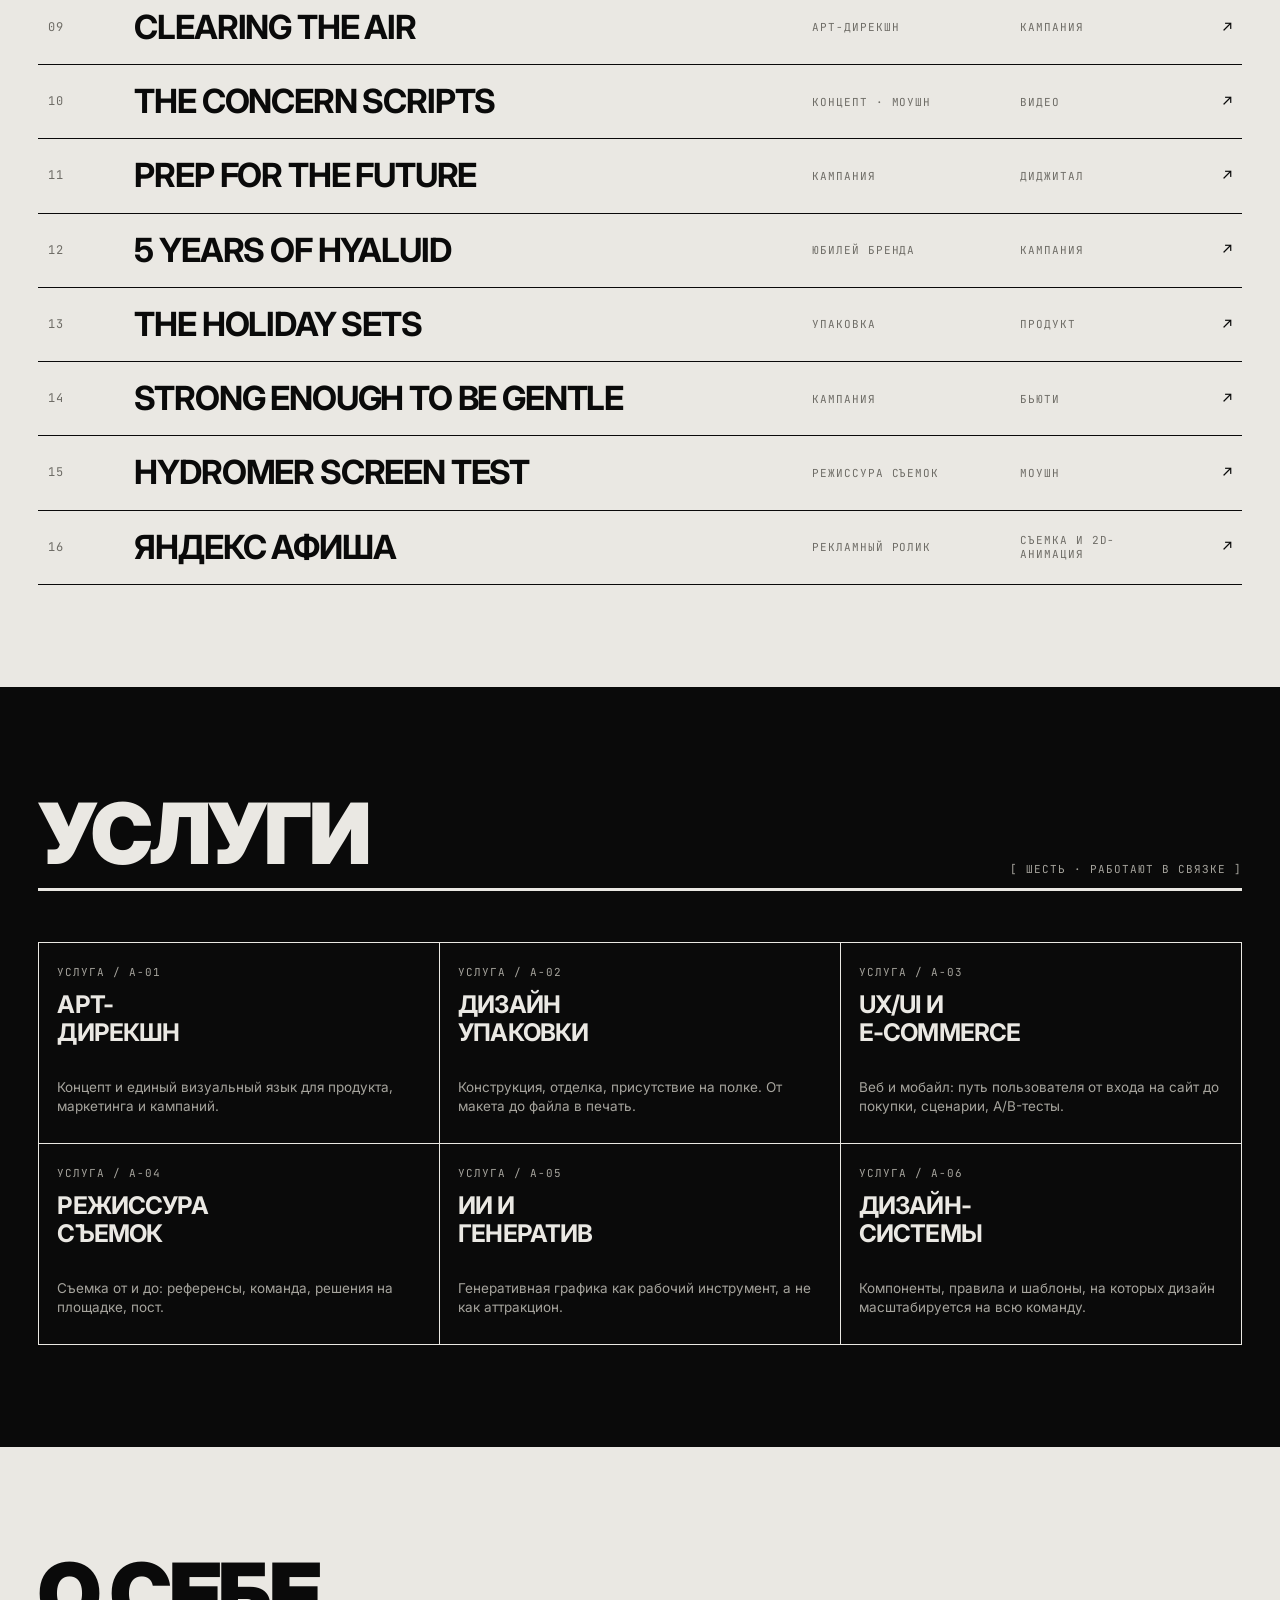
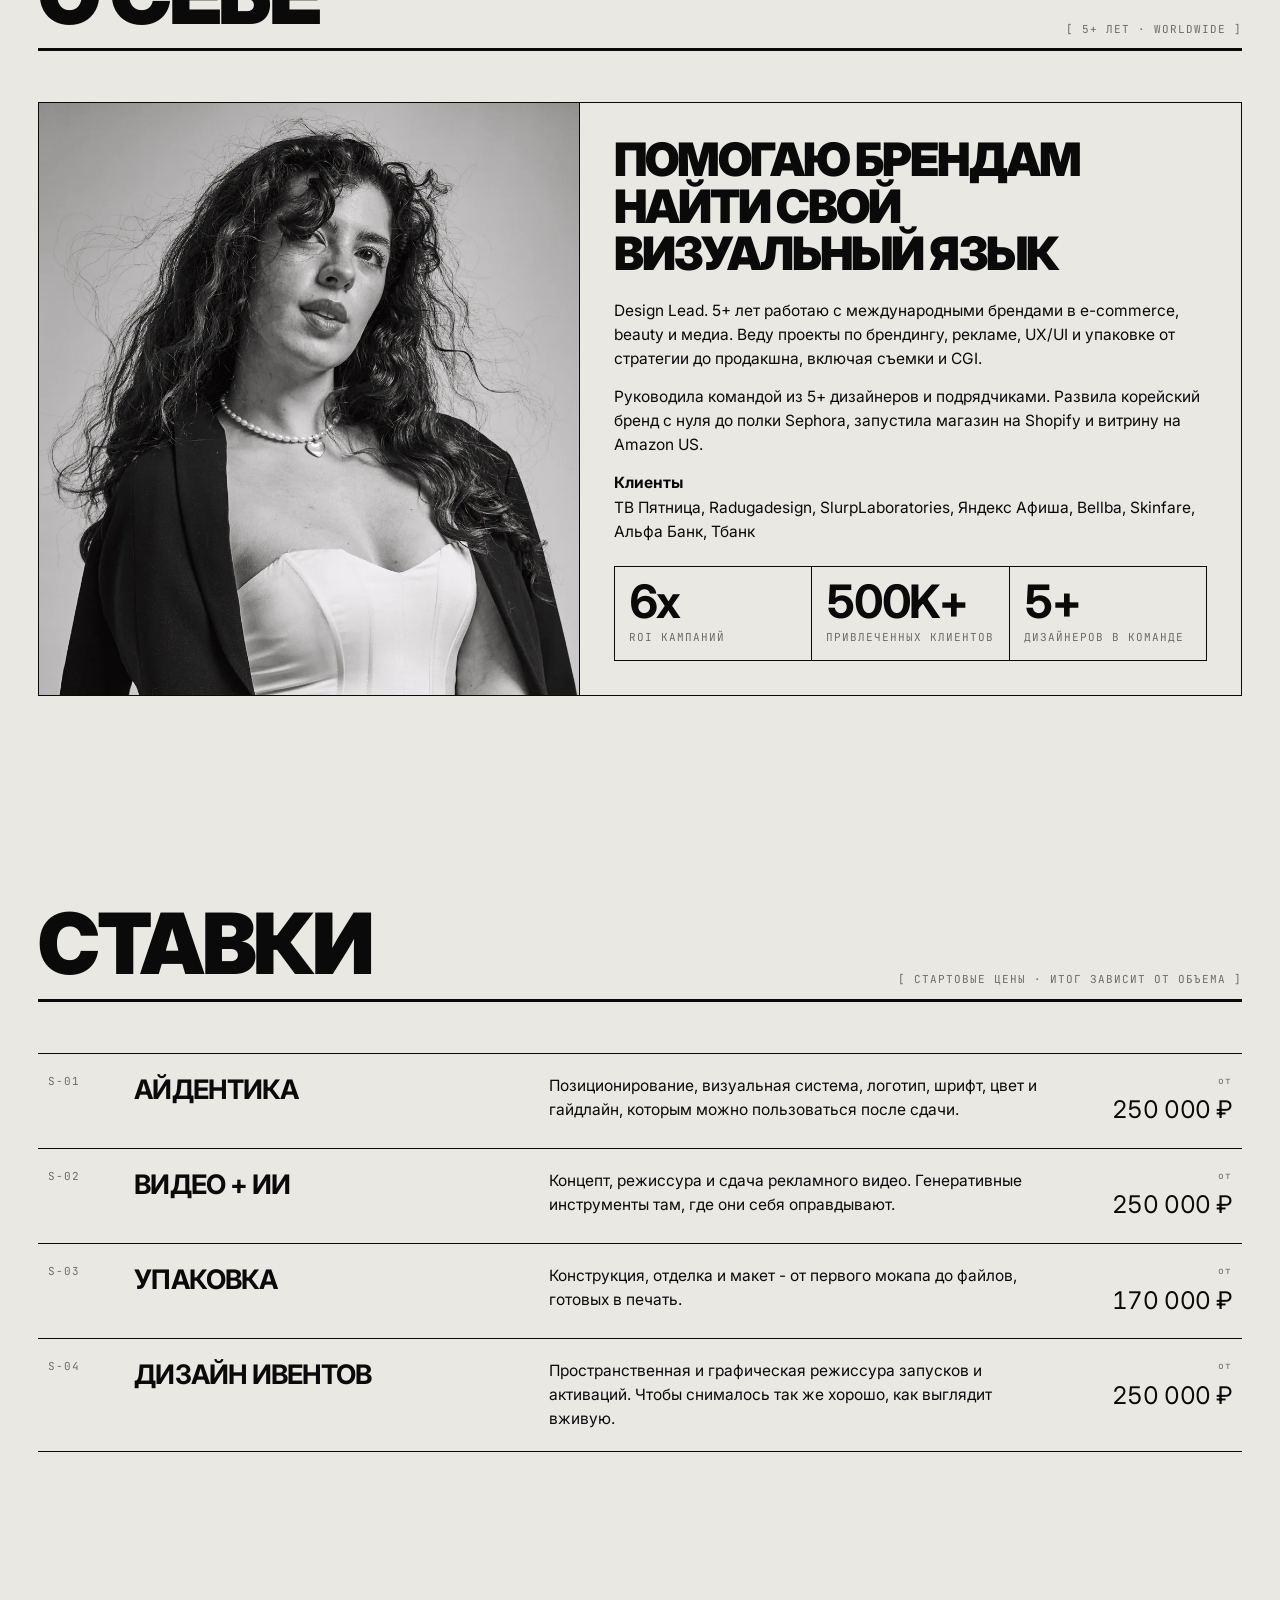
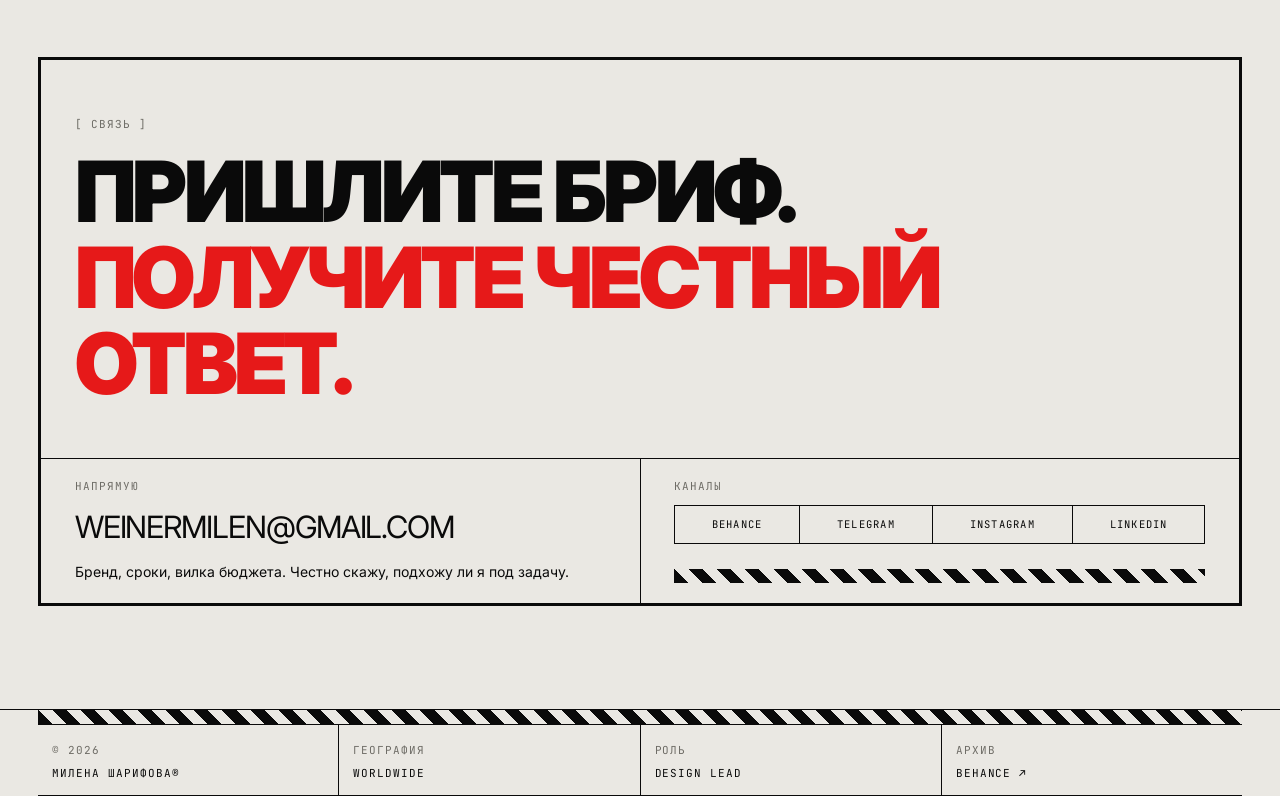
==== commit bc03bdcf: "updates" ====
--- a/index.html
+++ b/index.html
@@ -73,7 +73,7 @@
       <a href="#disciplines">Услуги</a>
       <a href="#about">О себе</a>
       <a href="#services">Ставки</a>
-      <a href="https://drive.google.com/file/d/1qAnJxYnNacGAQRD8UT551ex5NV8YN2BC/view?usp=sharing" target="_blank" rel="noopener">CV ↗</a>
+      <a href="https://drive.google.com/file/d/1xKu4cNu0fUSkIuzdOux-d7u6OIJiiO3C/view?usp=drive_link" target="_blank" rel="noopener">CV ↗</a>
       <a class="hot" href="#contact">Контакт</a>
     </nav>
     <button class="burger" id="burger" aria-expanded="false">Меню</button>
@@ -84,7 +84,7 @@
   <a href="#disciplines">Услуги</a>
   <a href="#about">О себе</a>
   <a href="#services">Ставки</a>
-  <a href="https://drive.google.com/file/d/1qAnJxYnNacGAQRD8UT551ex5NV8YN2BC/view?usp=sharing" target="_blank" rel="noopener">CV</a>
+  <a href="https://drive.google.com/file/d/1xKu4cNu0fUSkIuzdOux-d7u6OIJiiO3C/view?usp=drive_link" target="_blank" rel="noopener">CV</a>
   <a href="#contact">Контакт</a>
 </div>
 
@@ -155,10 +155,37 @@
   <section id="work" class="rail">
     <div class="sec-head rv">
       <h2 class="macro t-xl">Проекты</h2>
-      <span class="mono dim">[ 15 проектов · 07 избранных ]</span>
+      <span class="mono dim">[ 16 проектов · 08 избранных ]</span>
     </div>
 
     <div class="features rv">
+
+      <a class="feature w6" href="slurp.html">
+        <div class="plate">
+          <img src="images/slurp-storefront.webp" width="1800" height="1273" alt="Витрина Slurp Laboratories в Нью-Йорке с праздничным оформлением Welcome To The Lab" loading="lazy" decoding="async">
+          <span class="plate-corner">FIG. 03</span>
+        </div>
+        <div class="feature-foot">
+          <div>
+            <span class="mono dim">Бренд-мир и ивент в Нью-Йорке</span>
+            <h3>Slurp Laboratories</h3>
+          </div>
+          <span class="mono">↗</span>
+        </div>
+      </a>
+
+      <a class="feature w6" href="yandex-afisha.html" id="project-yandex-afisha">
+        <div class="plate">
+          <img src="images/yandex-afisha-cover.webp" width="1913" height="1071" alt="Рисованная надпись «Яндекс Афиша» и персонажи на фоне города" loading="lazy" decoding="async">
+        </div>
+        <div class="feature-foot">
+          <div>
+            <span class="mono dim">Проморолик · Съемка и 2D-анимация</span>
+            <h3>Яндекс Афиша</h3>
+          </div>
+          <span class="mono">↗</span>
+        </div>
+      </a>
 
       <a class="feature w12" href="guidelines.html">
         <div class="plate" style="aspect-ratio: 16 / 9;">
@@ -239,21 +266,6 @@
           <div>
             <span class="mono dim">Сияющий уходовый мист</span>
             <h3>Hydromer</h3>
-          </div>
-          <span class="mono">↗</span>
-        </div>
-      </a>
-
-
-      <a class="feature w12" href="slurp.html">
-        <div class="plate">
-          <img src="images/slurp-storefront.webp" width="1800" height="1273" alt="Витрина Slurp Laboratories в Нью-Йорке с праздничным оформлением Welcome To The Lab" loading="lazy" decoding="async">
-          <span class="plate-corner">FIG. 03</span>
-        </div>
-        <div class="feature-foot">
-          <div>
-            <span class="mono dim">Бренд-мир и ивент в Нью-Йорке</span>
-            <h3>Slurp Laboratories</h3>
           </div>
           <span class="mono">↗</span>
         </div>
@@ -365,6 +377,13 @@
         <h3>Hydromer Screen Test</h3>
         <span class="mono dim disc-col">Режиссура съемок</span>
         <span class="mono dim yr">Моушн</span>
+        <span class="go">↗</span>
+      </a>
+      <a class="idx-row" href="yandex-afisha.html">
+        <span class="num">16</span>
+        <h3>Яндекс Афиша</h3>
+        <span class="mono dim disc-col">Рекламный ролик</span>
+        <span class="mono dim yr">Съемка и 2D-анимация</span>
         <span class="go">↗</span>
       </a>
     </div>
--- a/styles.css
+++ b/styles.css
@@ -459,13 +459,16 @@
 
 .feature { background: var(--paper); display: flex; flex-direction: column; }
 .feature.w7 { grid-column: span 7; }
+.feature.w6 { grid-column: span 6; }
 .feature.w5 { grid-column: span 5; }
 .feature.w12 { grid-column: span 12; }
+#project-yandex-afisha { scroll-margin-top: calc(var(--bar) + 16px); }
 
 .feature .plate { border: 0; border-bottom: 1px solid var(--ink); }
 /* paired row: plates stretch to a shared height so the captions align */
 .feature.w7 .plate,
 .feature.w5 .plate { flex: 1 1 auto; min-height: clamp(260px, 32vw, 480px); }
+.feature.w6 .plate { flex: 1 1 auto; aspect-ratio: 16 / 9; }
 .feature.w12 .plate { aspect-ratio: 21 / 8; }
 
 .feature-foot {
@@ -609,6 +612,26 @@
 
 .case-plate-lead { aspect-ratio: 21 / 9; }
 
+.case-video { aspect-ratio: 16 / 9; }
+
+.case-video iframe {
+  display: block;
+  width: 100%;
+  height: 100%;
+  border: 0;
+}
+
+.case-top > section.case-split, .case-gallery { padding-block: 0; }
+.case-gallery { margin-block: clamp(24px, 3.4vw, 48px); }
+.case-gallery h2 { margin-bottom: 14px; }
+.case-gallery-grid { display: grid; grid-template-columns: repeat(3, minmax(0, 1fr)); gap: 12px; }
+.case-gallery-grid picture { display: block; }
+.case-gallery-grid img { display: block; width: 100%; height: auto; }
+
+@media (max-width: 680px) {
+  .case-gallery-grid { grid-template-columns: 1fr; }
+}
+
 .case-split {
   display: grid;
   grid-template-columns: 200px minmax(0, 1fr);
@@ -650,6 +673,7 @@
 }
 
 .nextbar h3 { margin: 4px 0 0; font-family: var(--black); font-size: var(--t-lg); text-transform: uppercase; letter-spacing: -0.04em; line-height: 1; }
+.case-source { border-top: 0; }
 
 .back {
   display: inline-flex;
@@ -686,6 +710,10 @@
   .idx-row { grid-template-columns: 48px minmax(0,1fr) 150px 34px; }
   .idx-row .yr { display: none; }
   .feature.w7, .feature.w5 { grid-column: span 12; }
+}
+
+@media (max-width: 680px) {
+  .feature.w6 { grid-column: span 12; }
 }
 
 @media (max-width: 860px) {
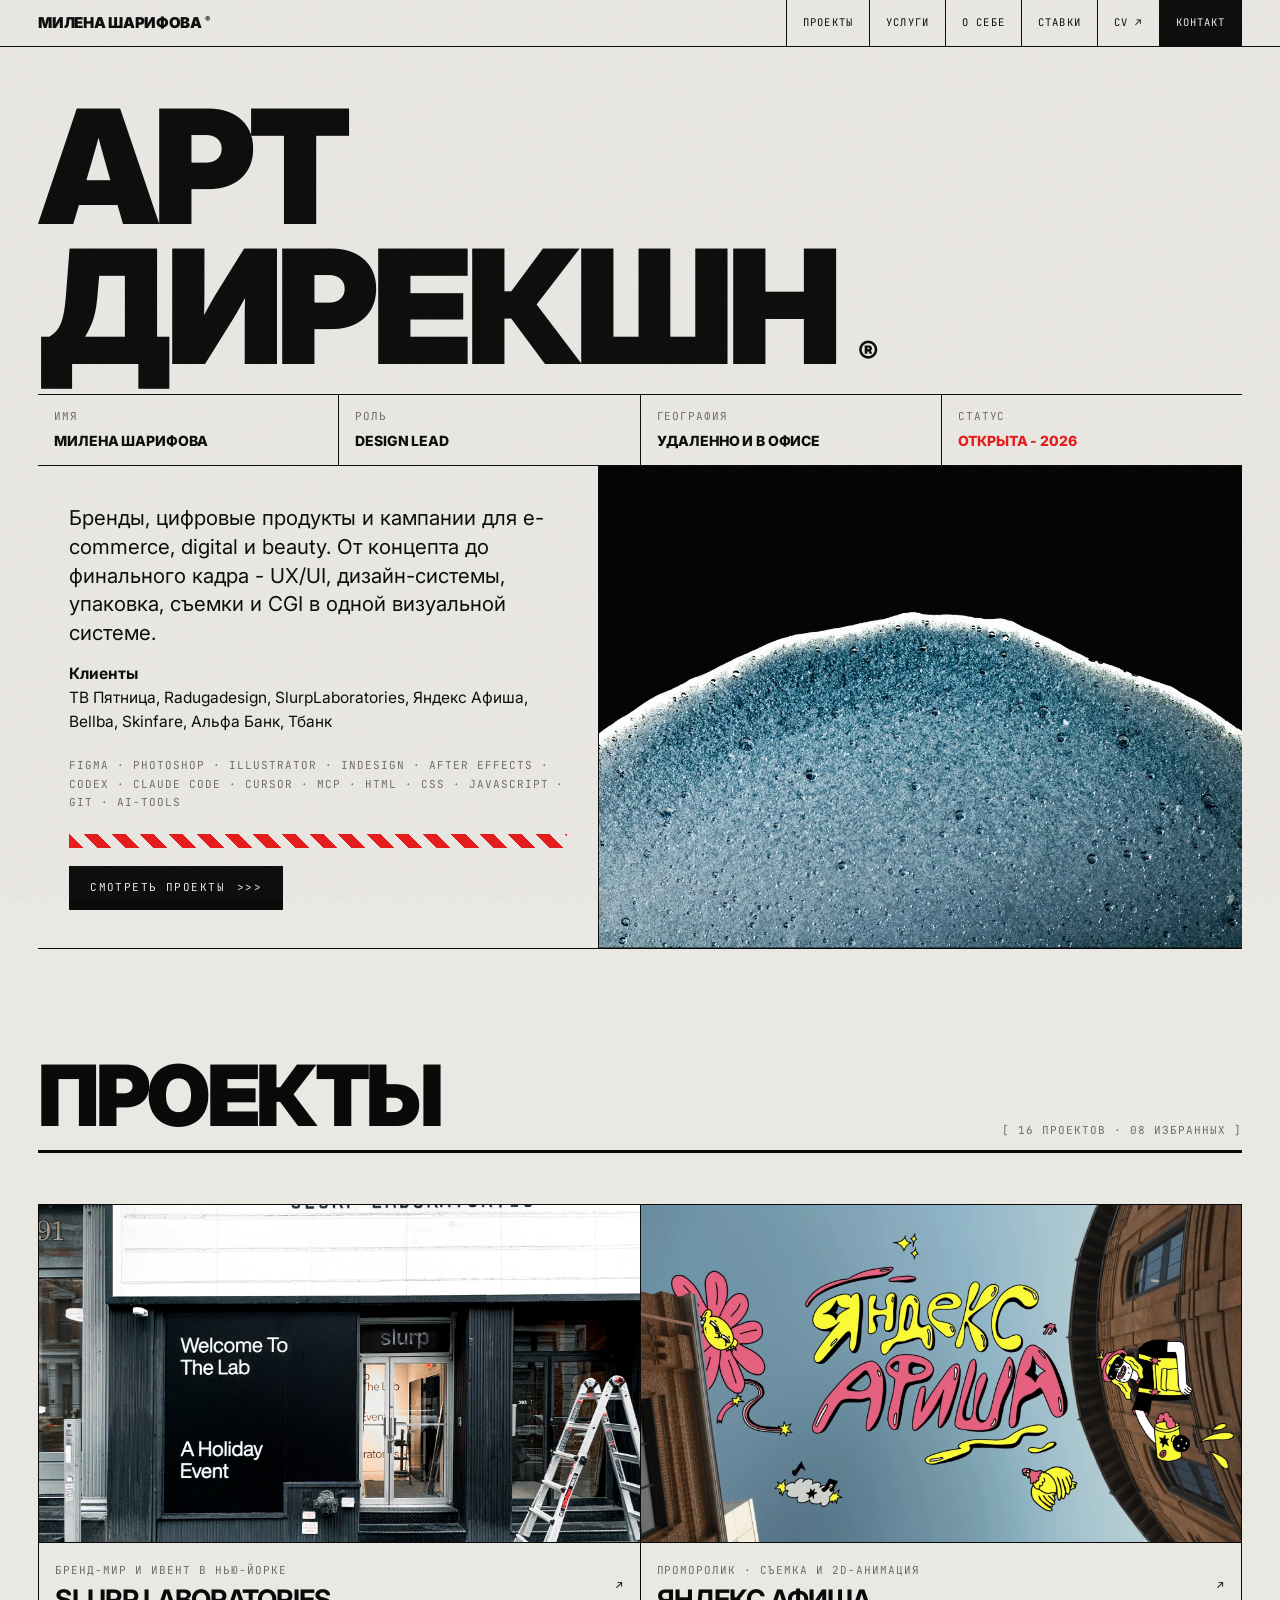
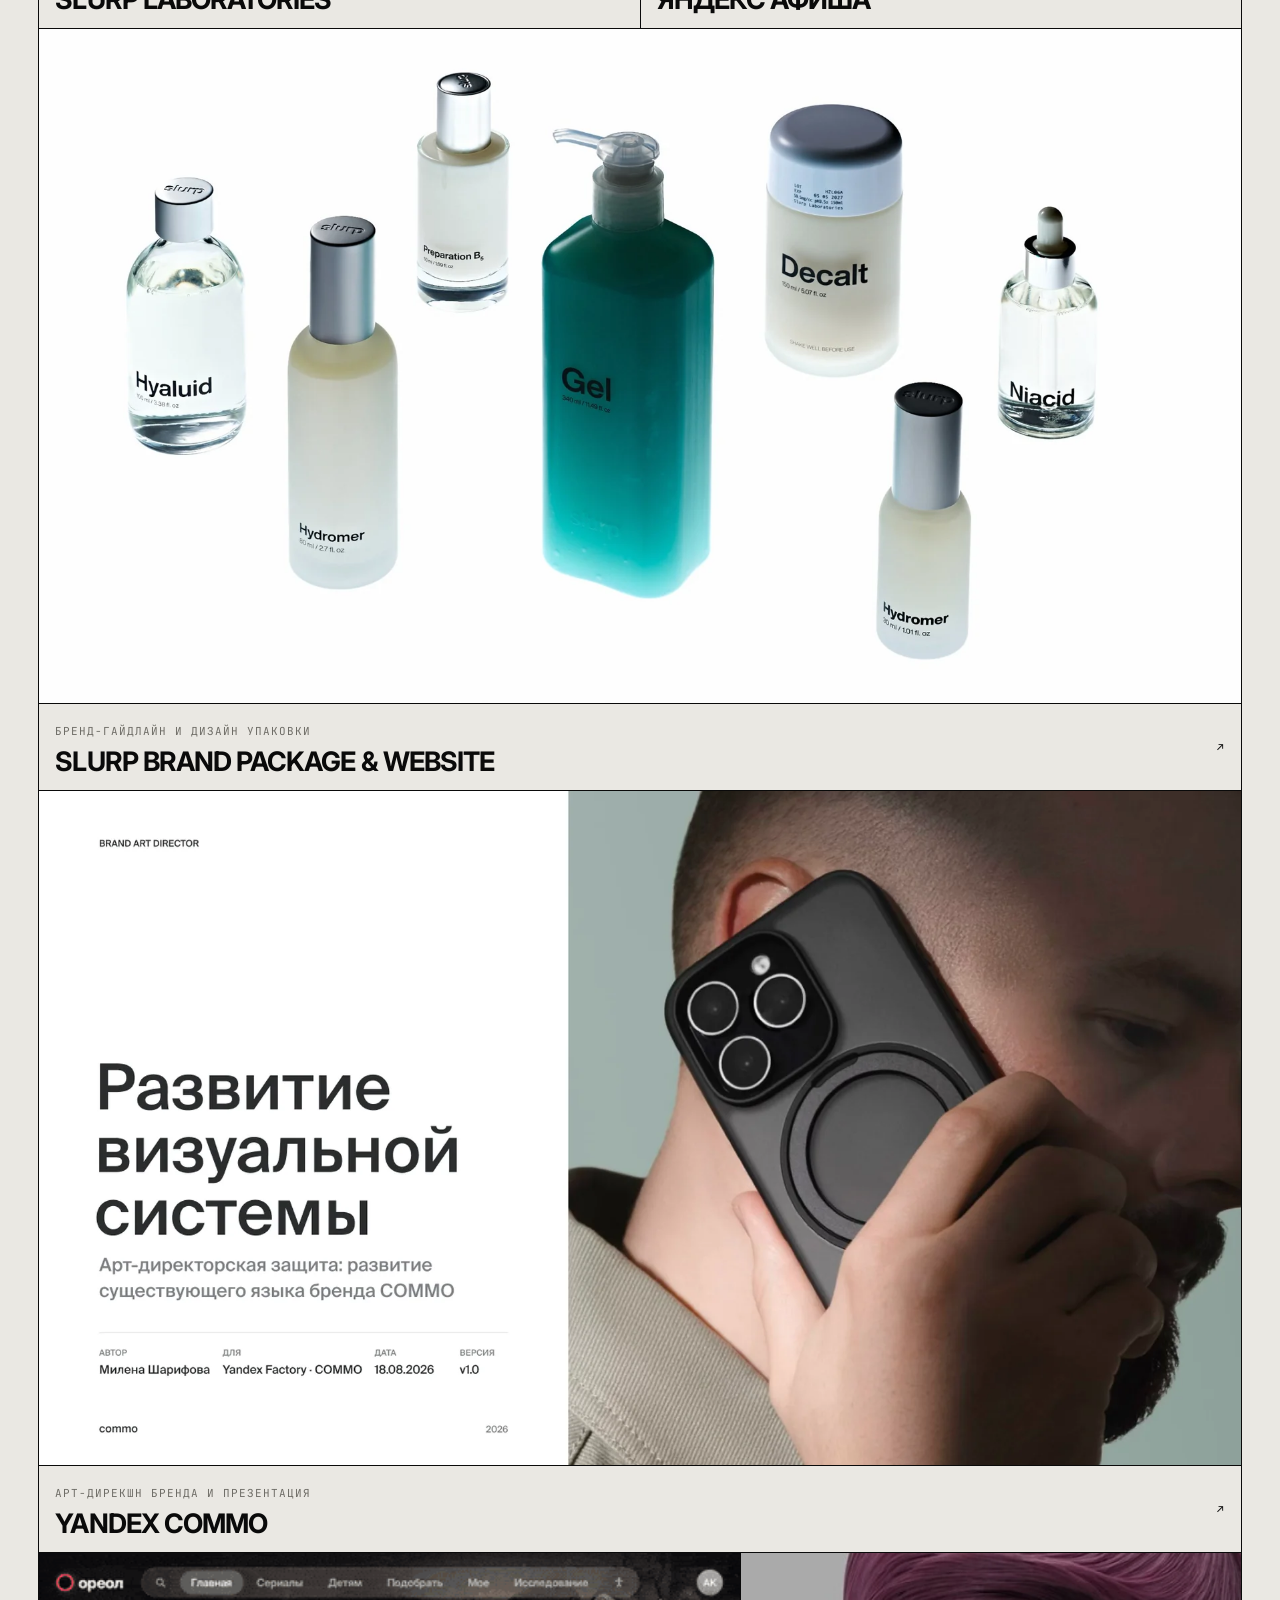
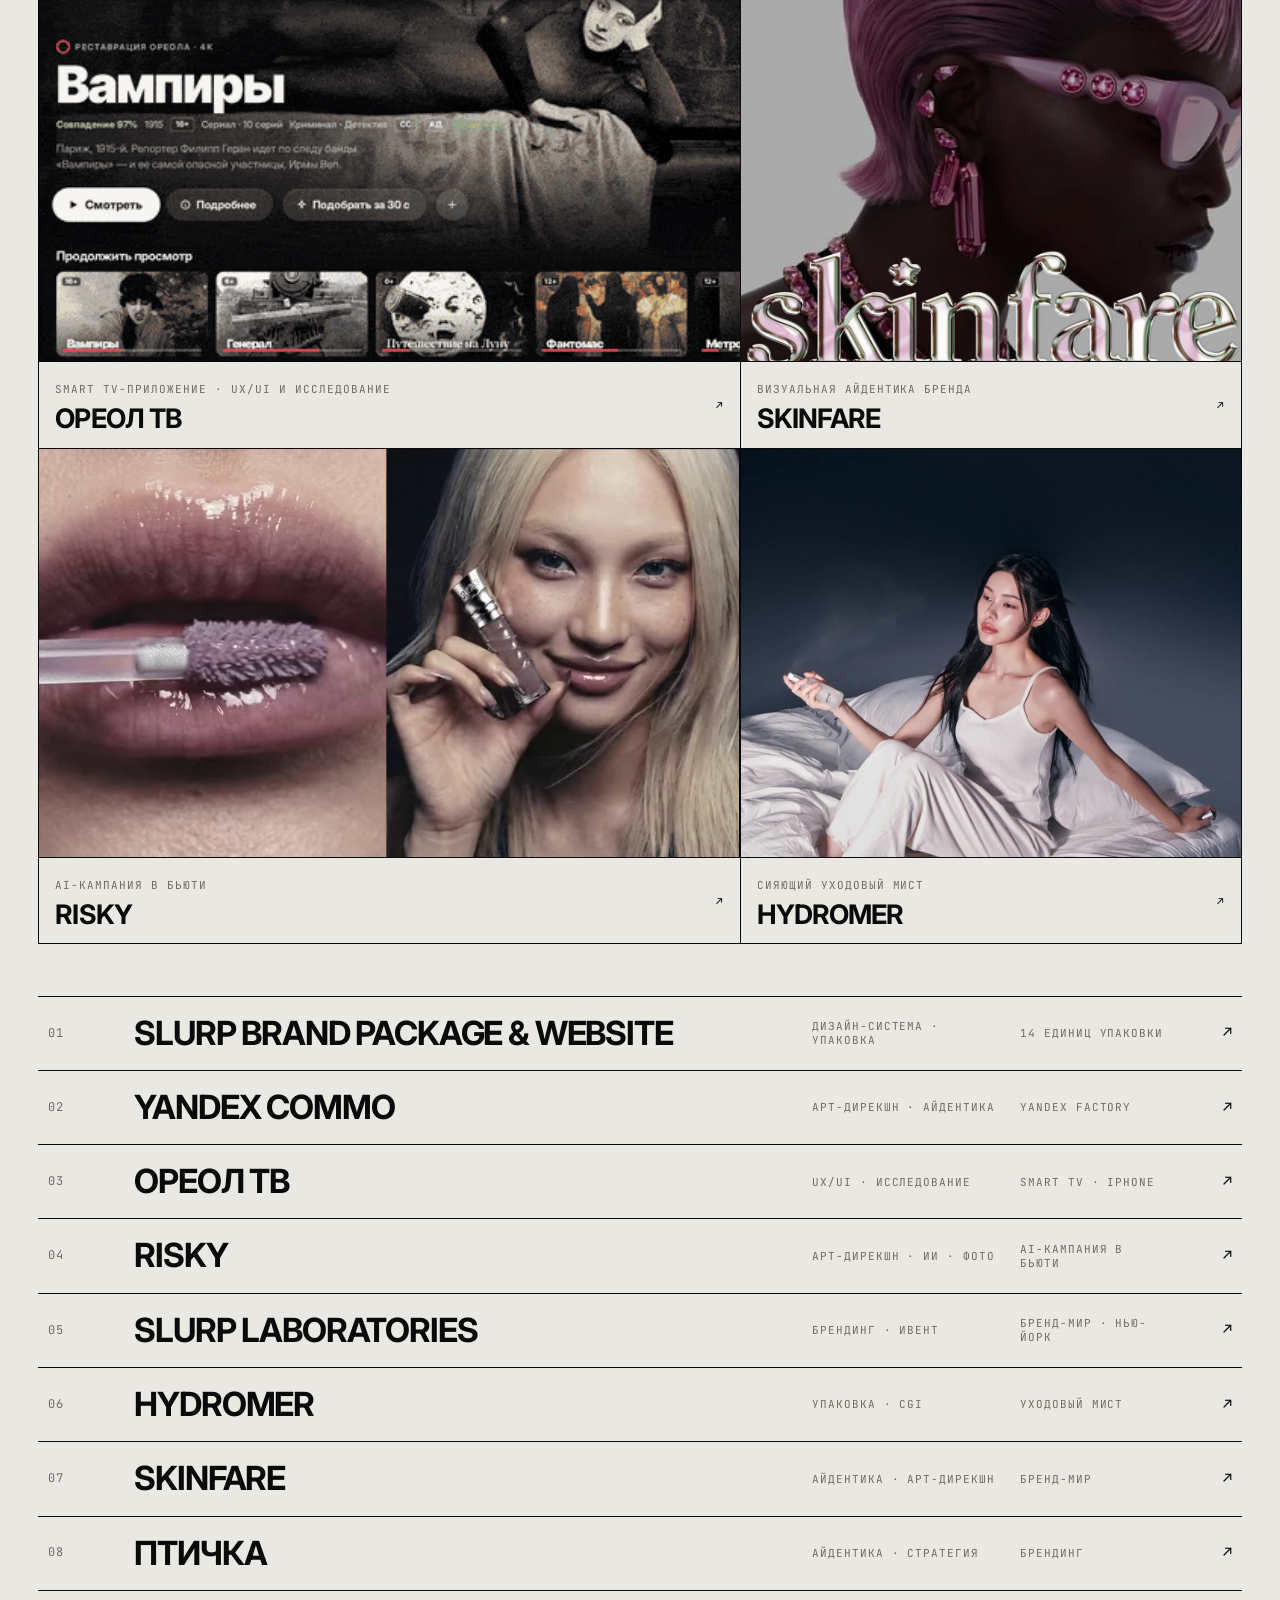
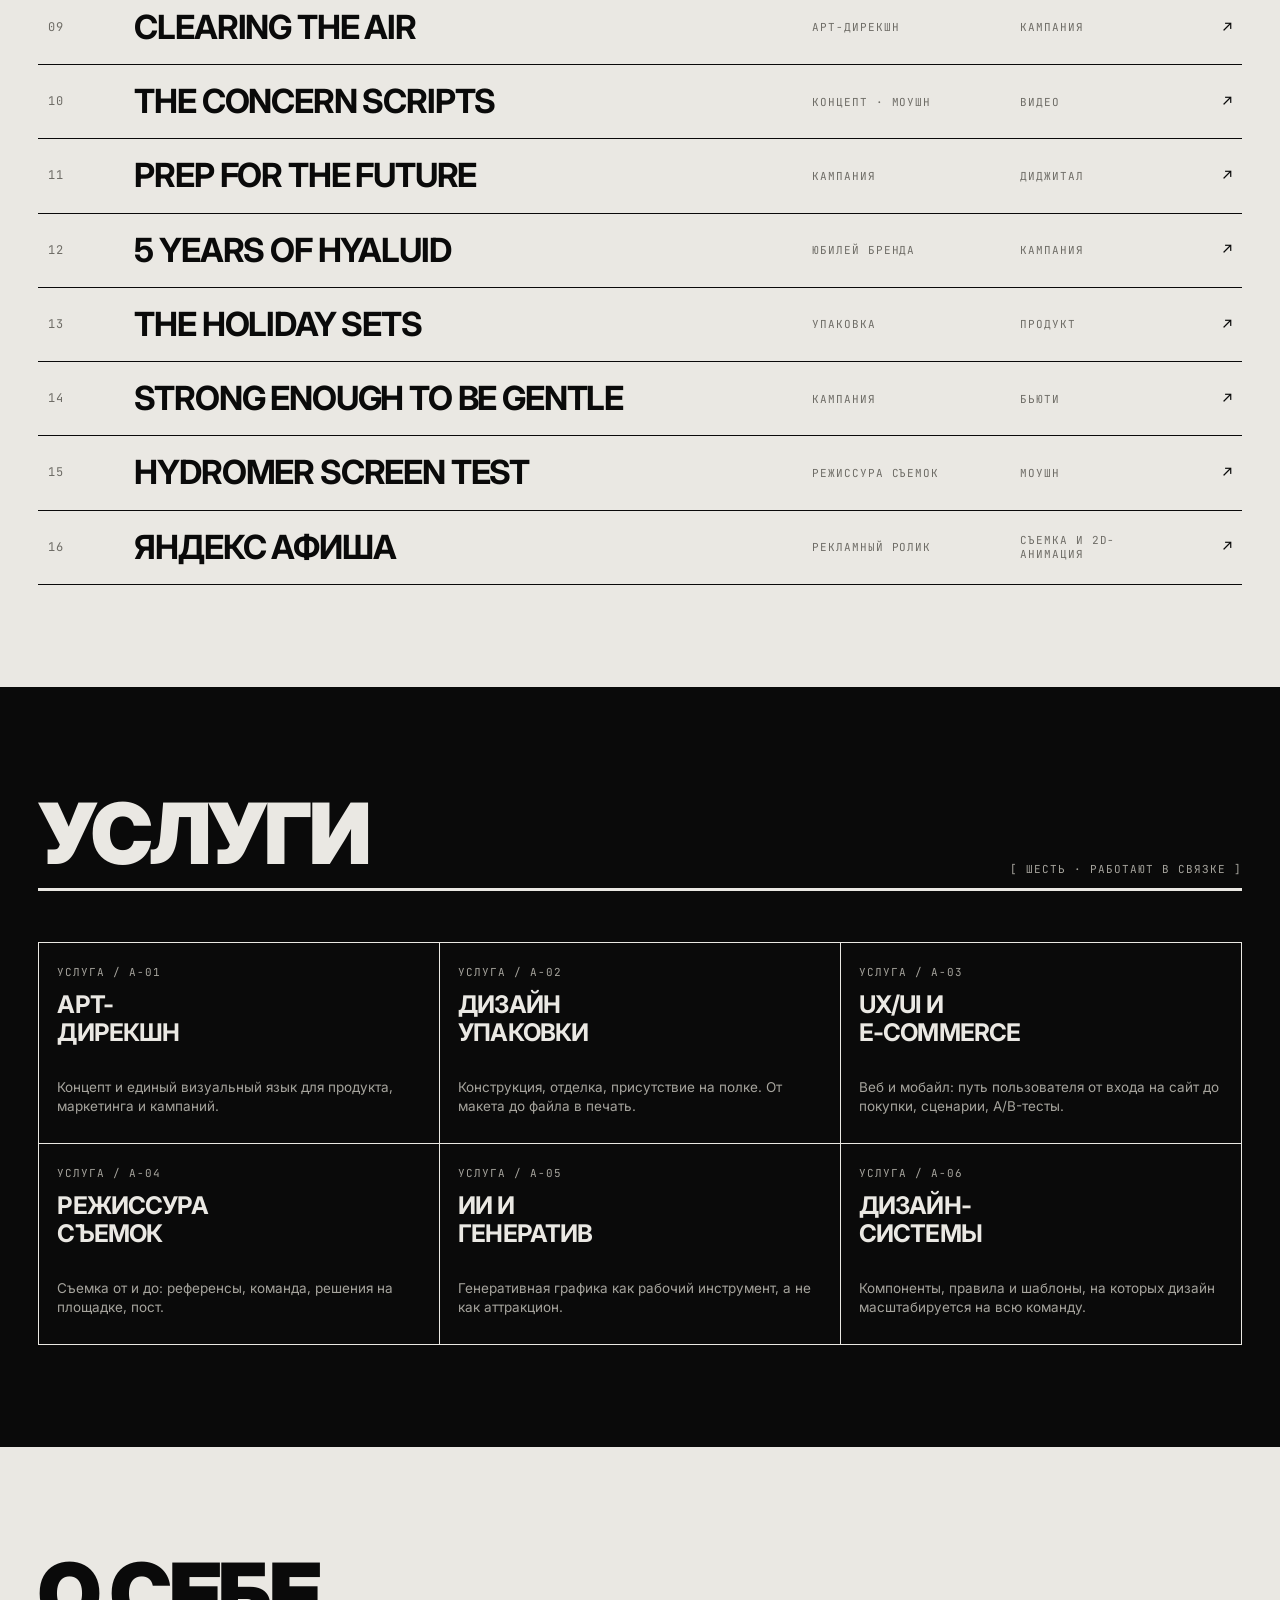
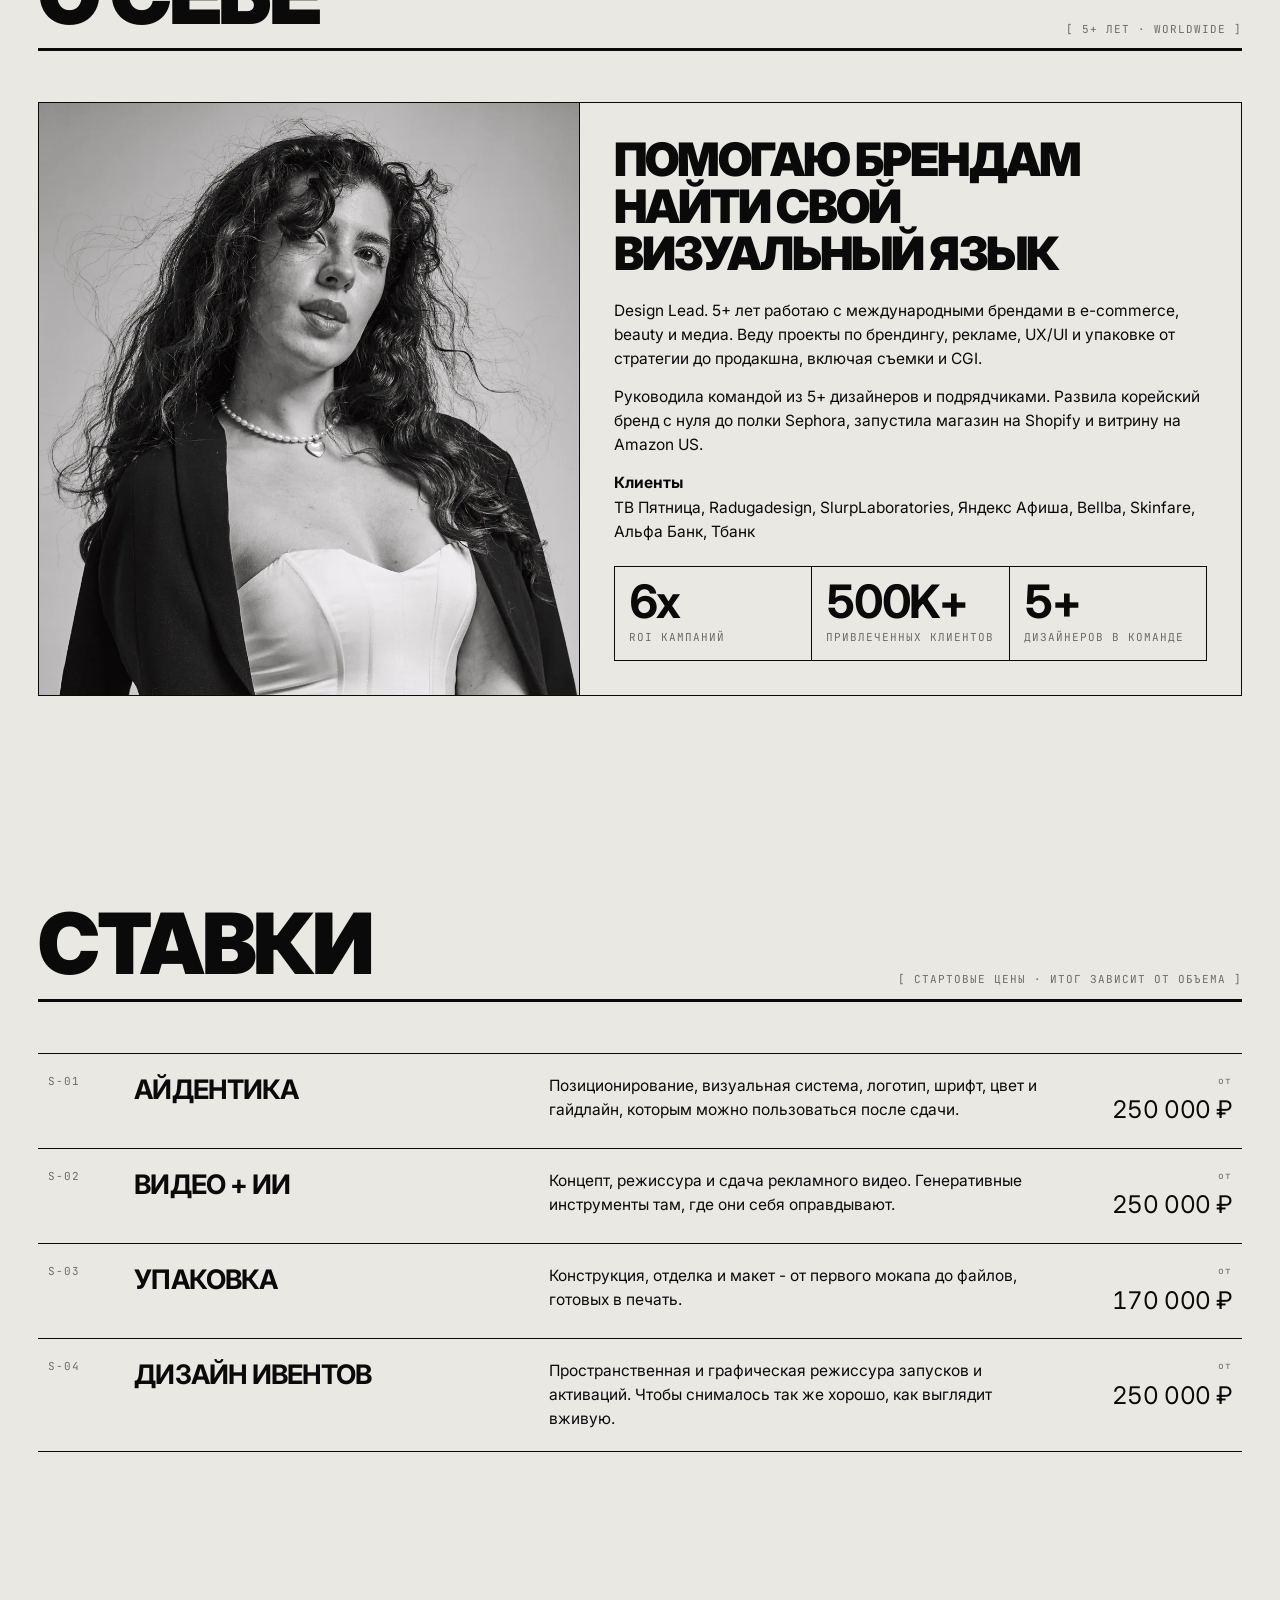
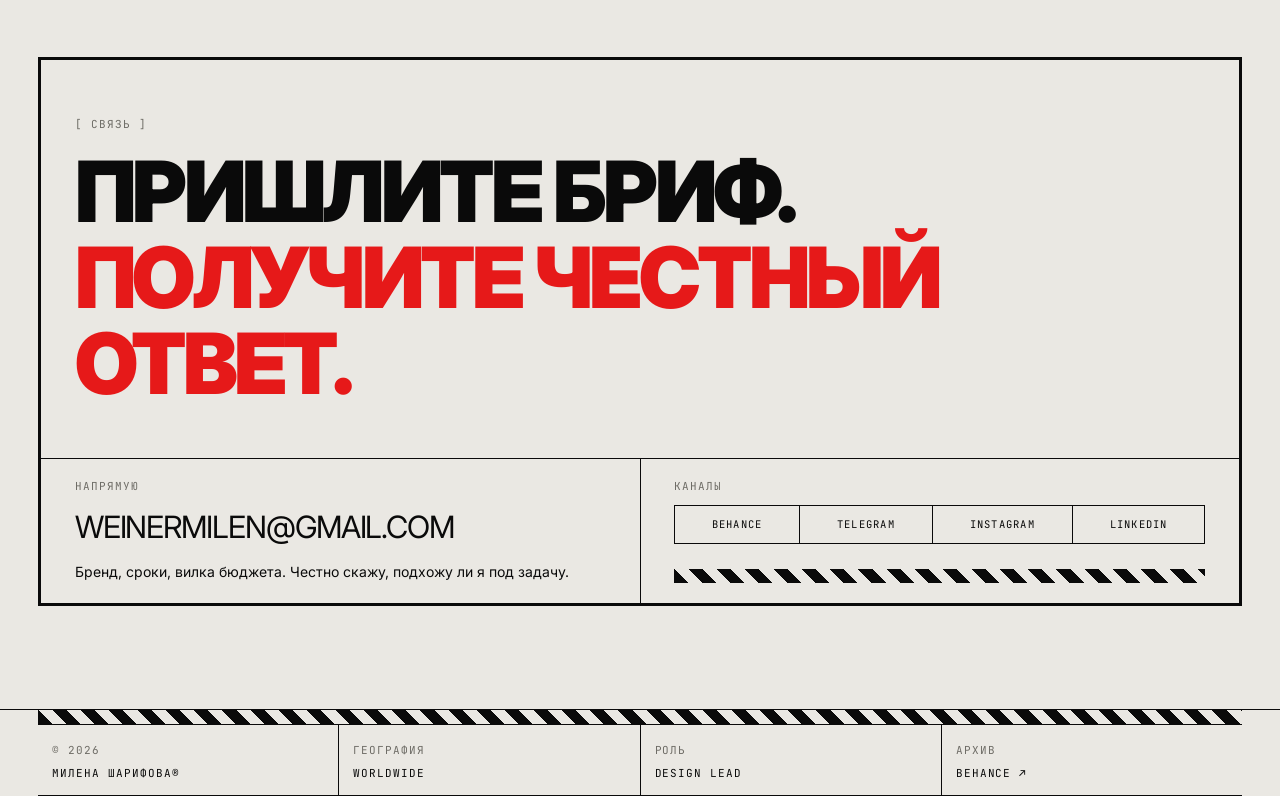
==== commit 6875d563: "upd" ====
--- a/index.html
+++ b/index.html
@@ -135,7 +135,7 @@
 
         <p class="mono dim" style="line-height: 1.7;">
           Figma · Photoshop · Illustrator · InDesign · After Effects · Codex ·
-          Claude Code · Cursor · MCP · HTML · CSS · JavaScript · Git
+          Claude Code · Cursor · MCP · HTML · CSS · JavaScript · Git · AI-tools
         </p>
 
         <div>
@@ -195,7 +195,7 @@
         <div class="feature-foot">
           <div>
             <span class="mono dim">Бренд-гайдлайн и дизайн упаковки</span>
-            <h3>Slurp Brand Guidelines</h3>
+            <h3>Slurp Brand Package &amp; website</h3>
           </div>
           <span class="mono">↗</span>
         </div>
@@ -276,7 +276,7 @@
     <div class="idx rv">
       <a class="idx-row" href="guidelines.html">
         <span class="num">01</span>
-        <h3>Slurp Brand Guidelines</h3>
+        <h3>Slurp Brand Package &amp; website</h3>
         <span class="mono dim disc-col">Дизайн-система · Упаковка</span>
         <span class="mono dim yr">14 единиц упаковки</span>
         <span class="go">↗</span>
--- a/styles.css
+++ b/styles.css
@@ -627,6 +627,11 @@
 .case-gallery-grid { display: grid; grid-template-columns: repeat(3, minmax(0, 1fr)); gap: 12px; }
 .case-gallery-grid picture { display: block; }
 .case-gallery-grid img { display: block; width: 100%; height: auto; }
+
+#slurp-website { scroll-margin-top: calc(var(--bar) + 16px); }
+.site-recordings { grid-template-columns: repeat(2, minmax(0, 1fr)); margin-bottom: clamp(24px, 3.4vw, 48px); }
+.site-recordings figure { margin: 0; }
+.site-recordings figcaption { margin-top: 8px; }
 
 @media (max-width: 680px) {
   .case-gallery-grid { grid-template-columns: 1fr; }
